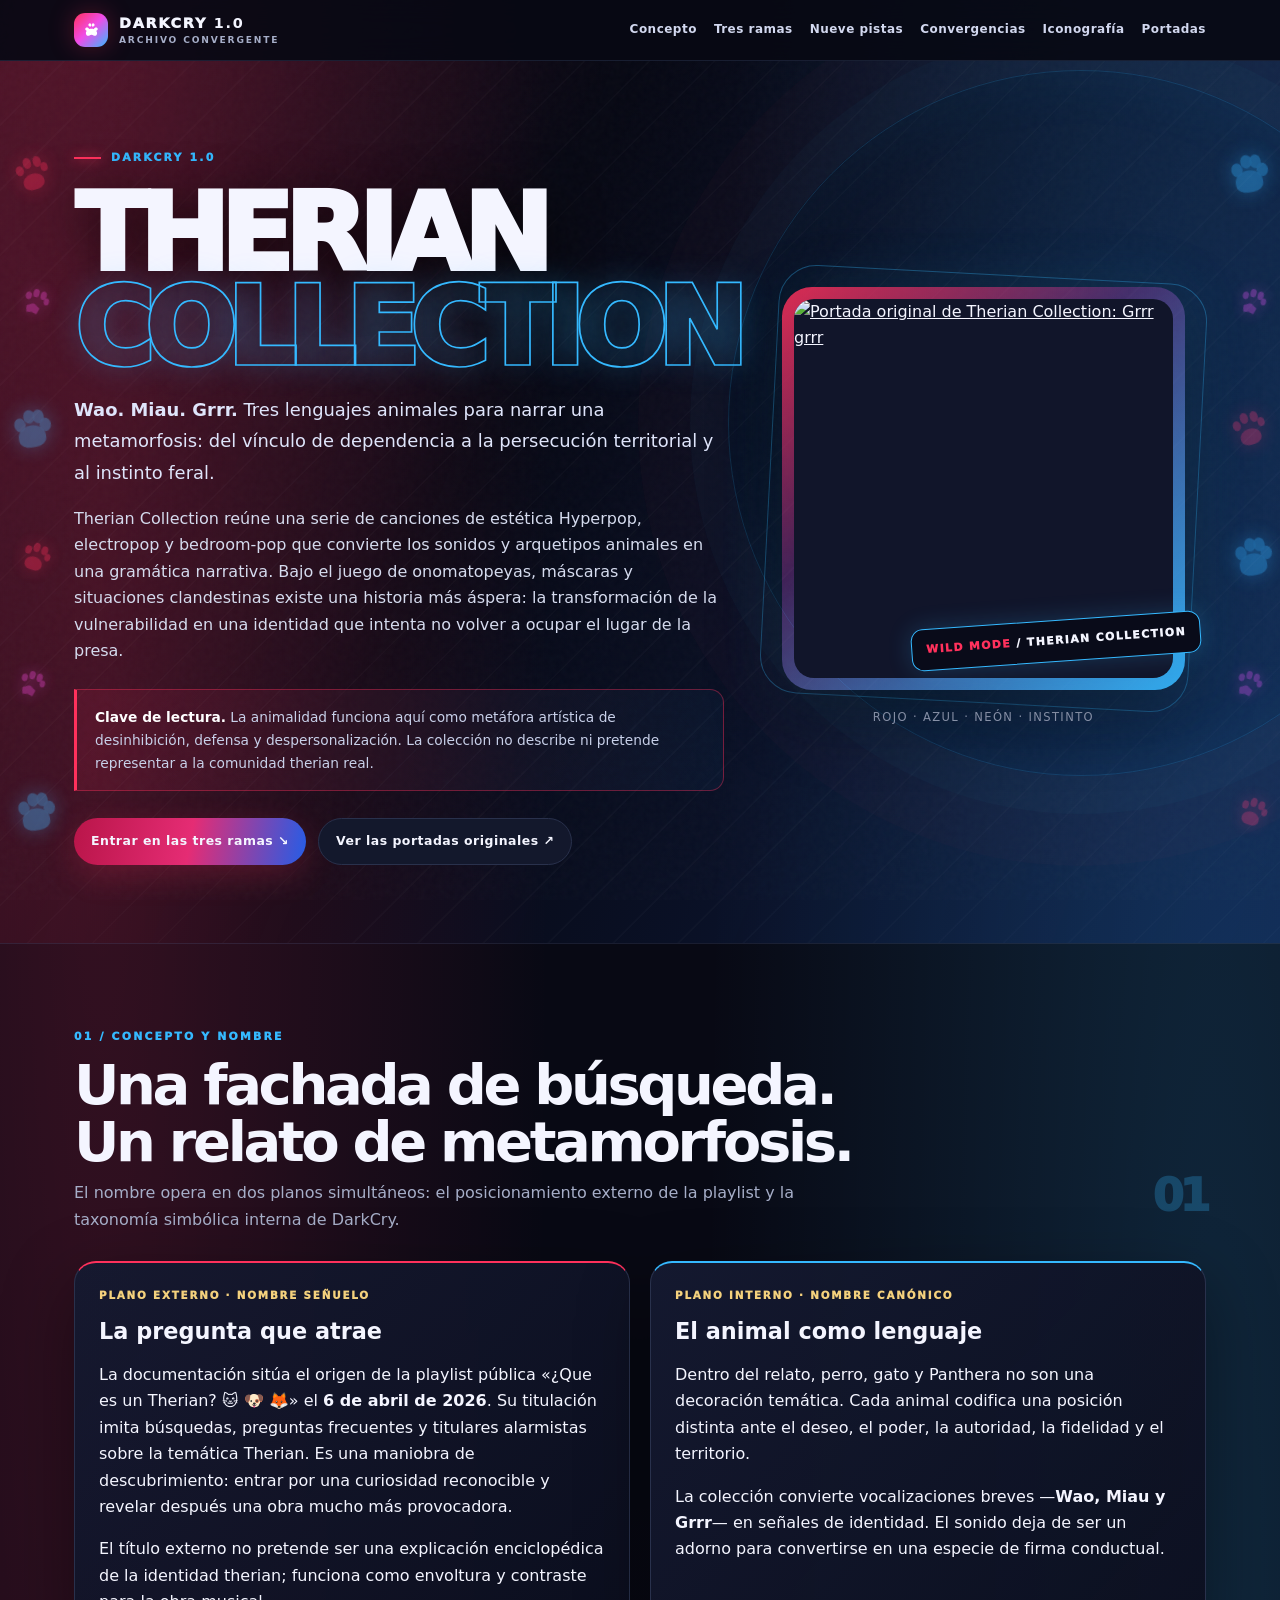
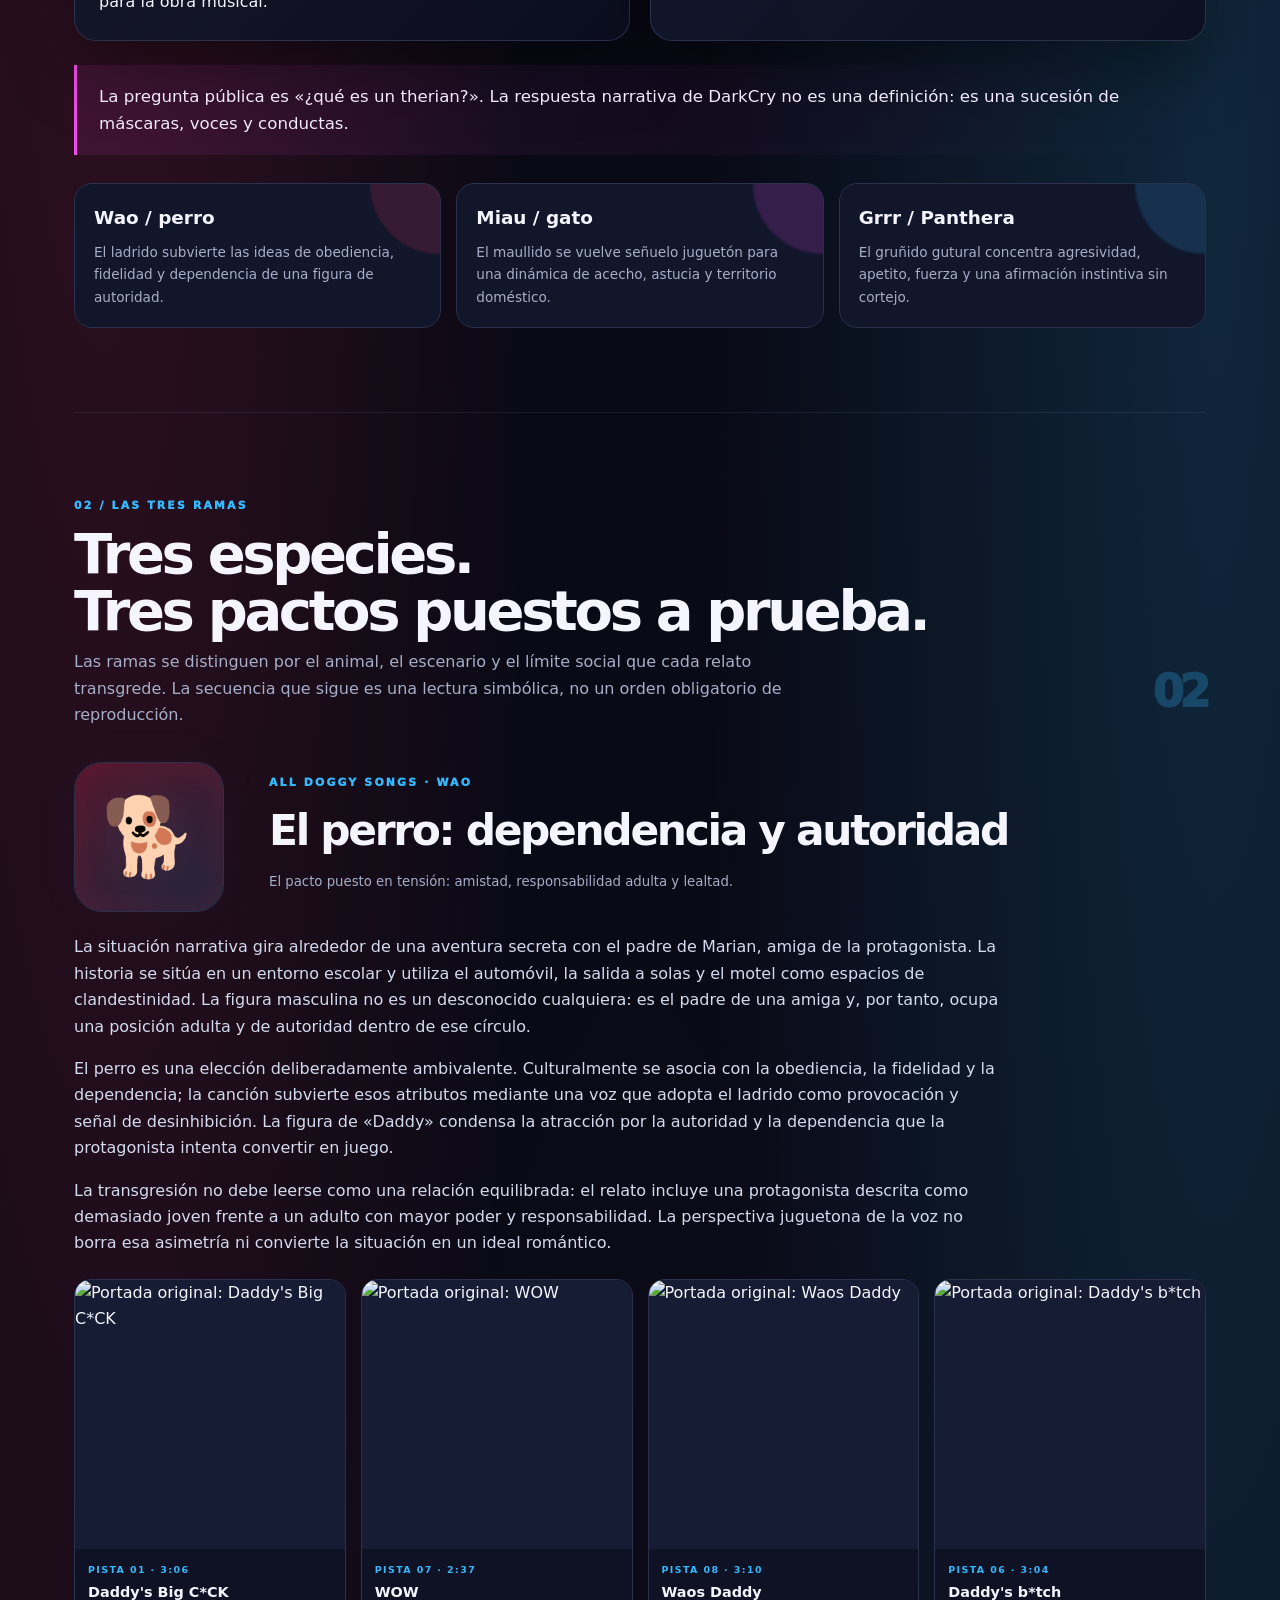
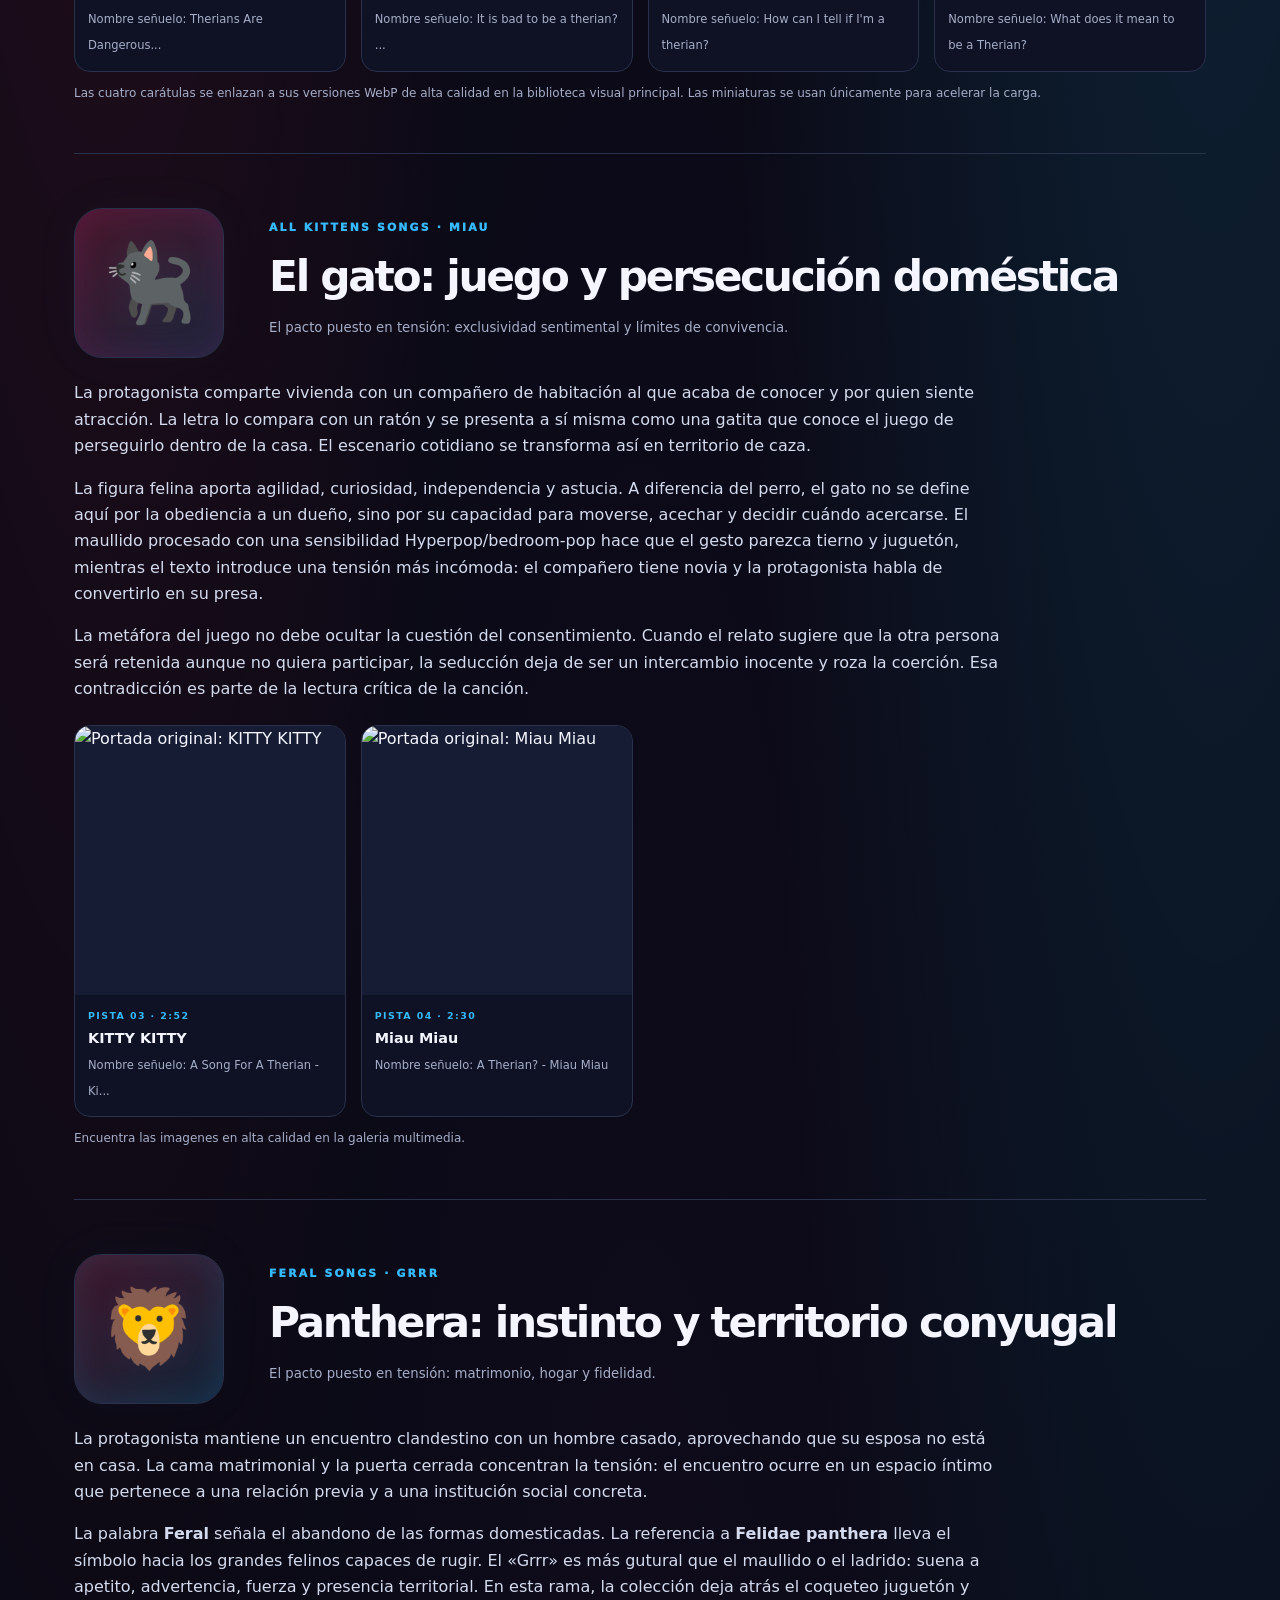
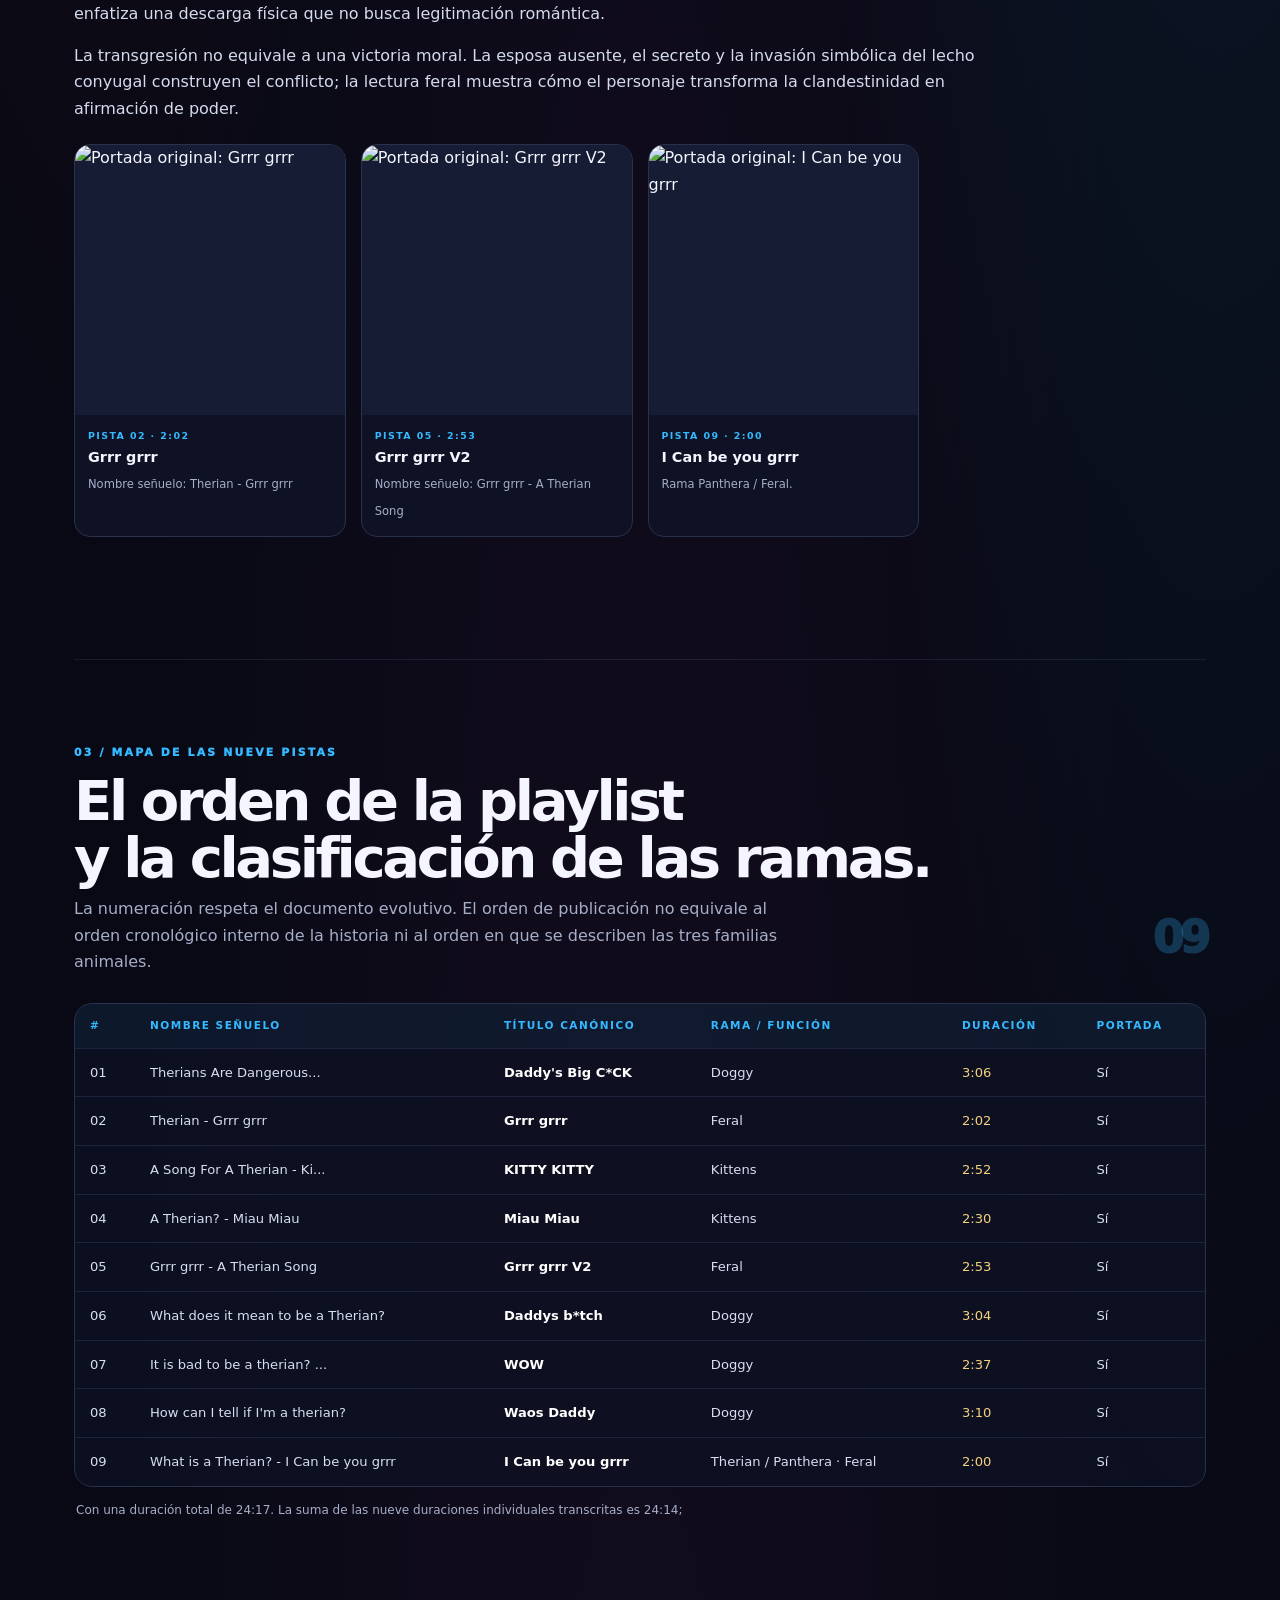
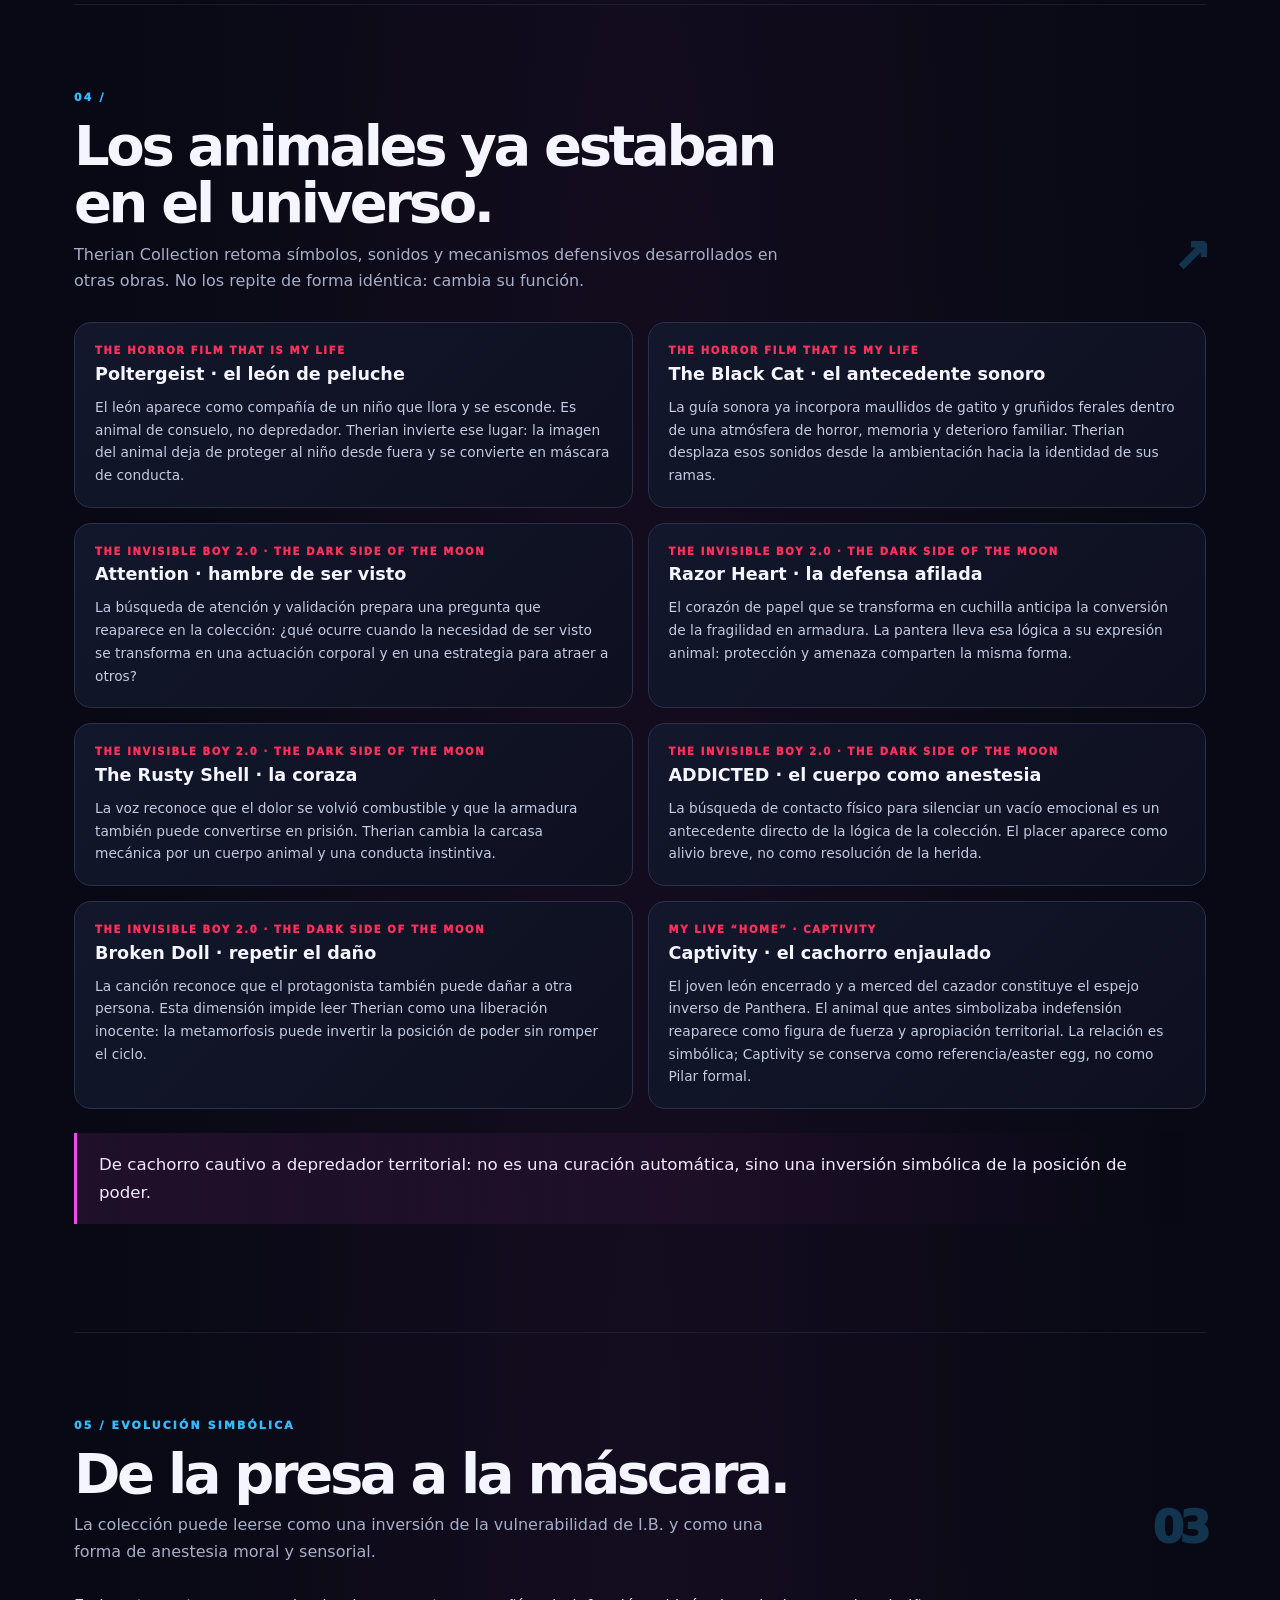
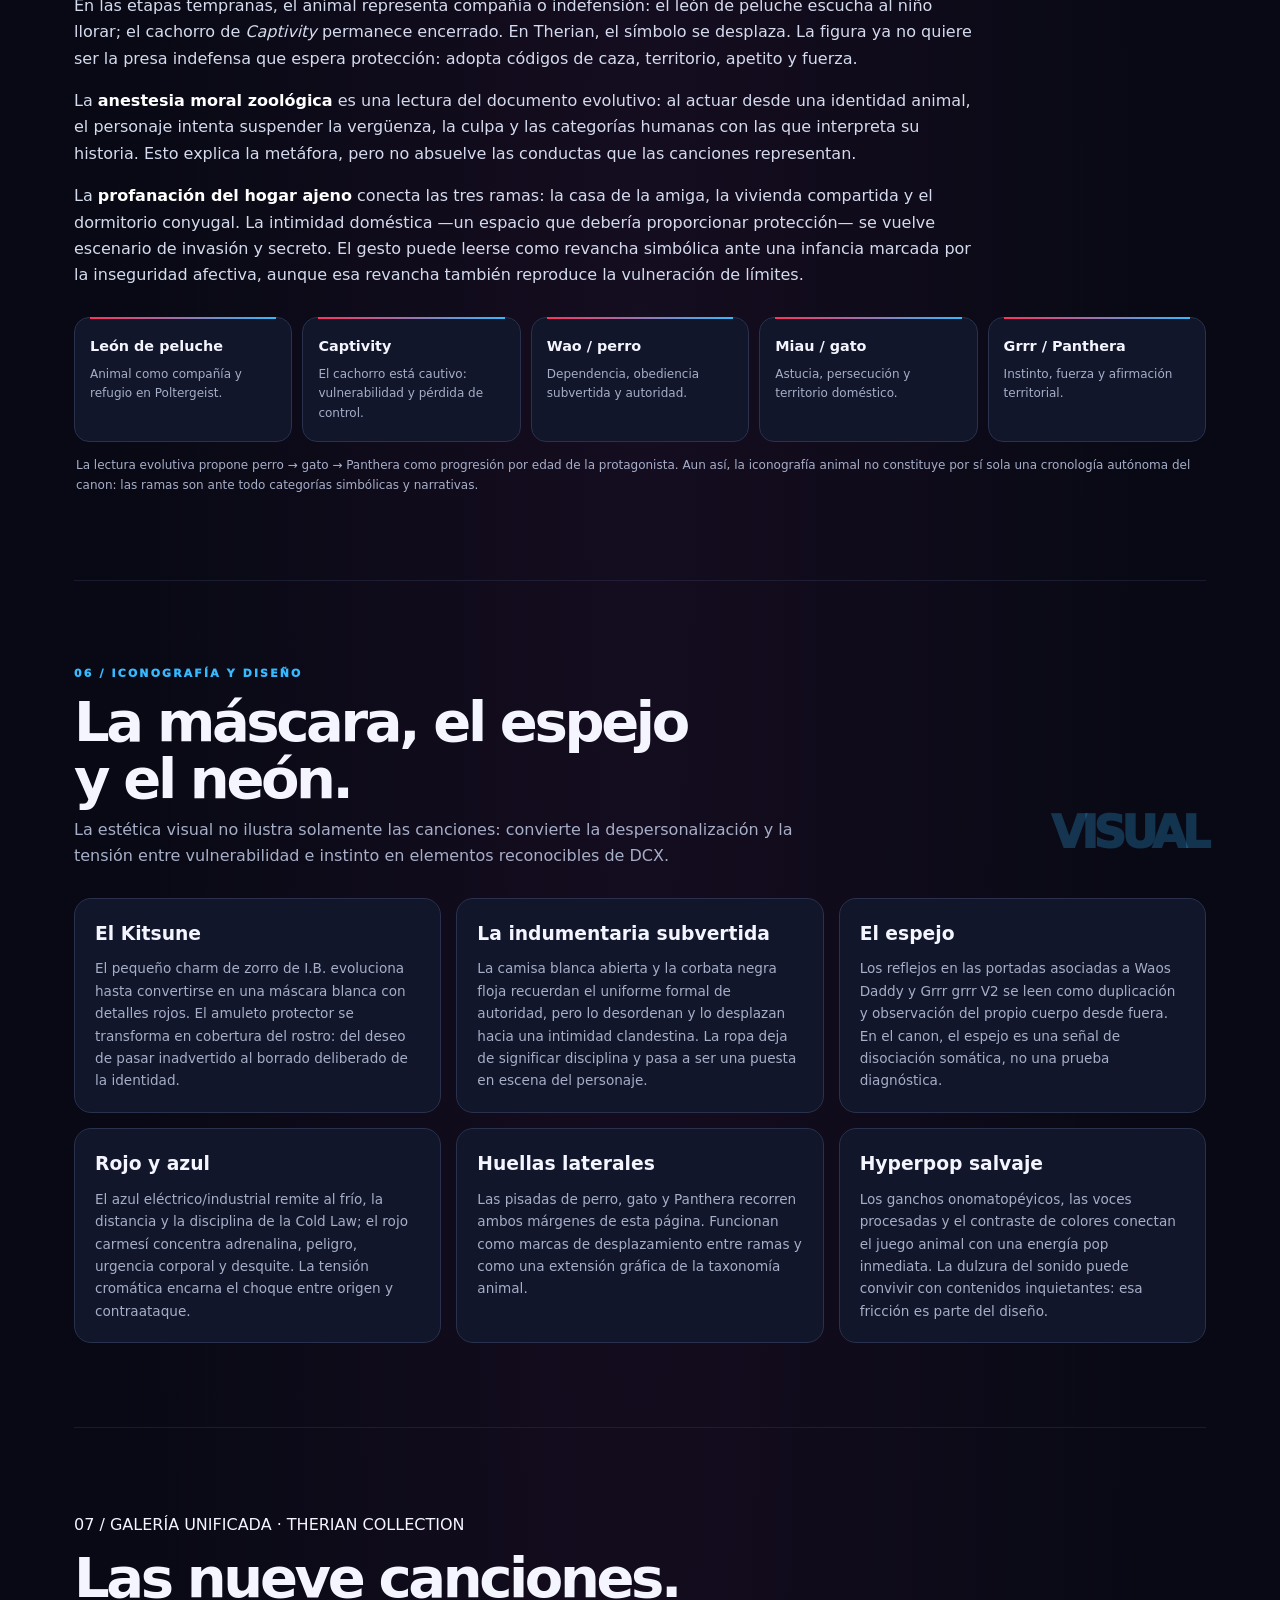
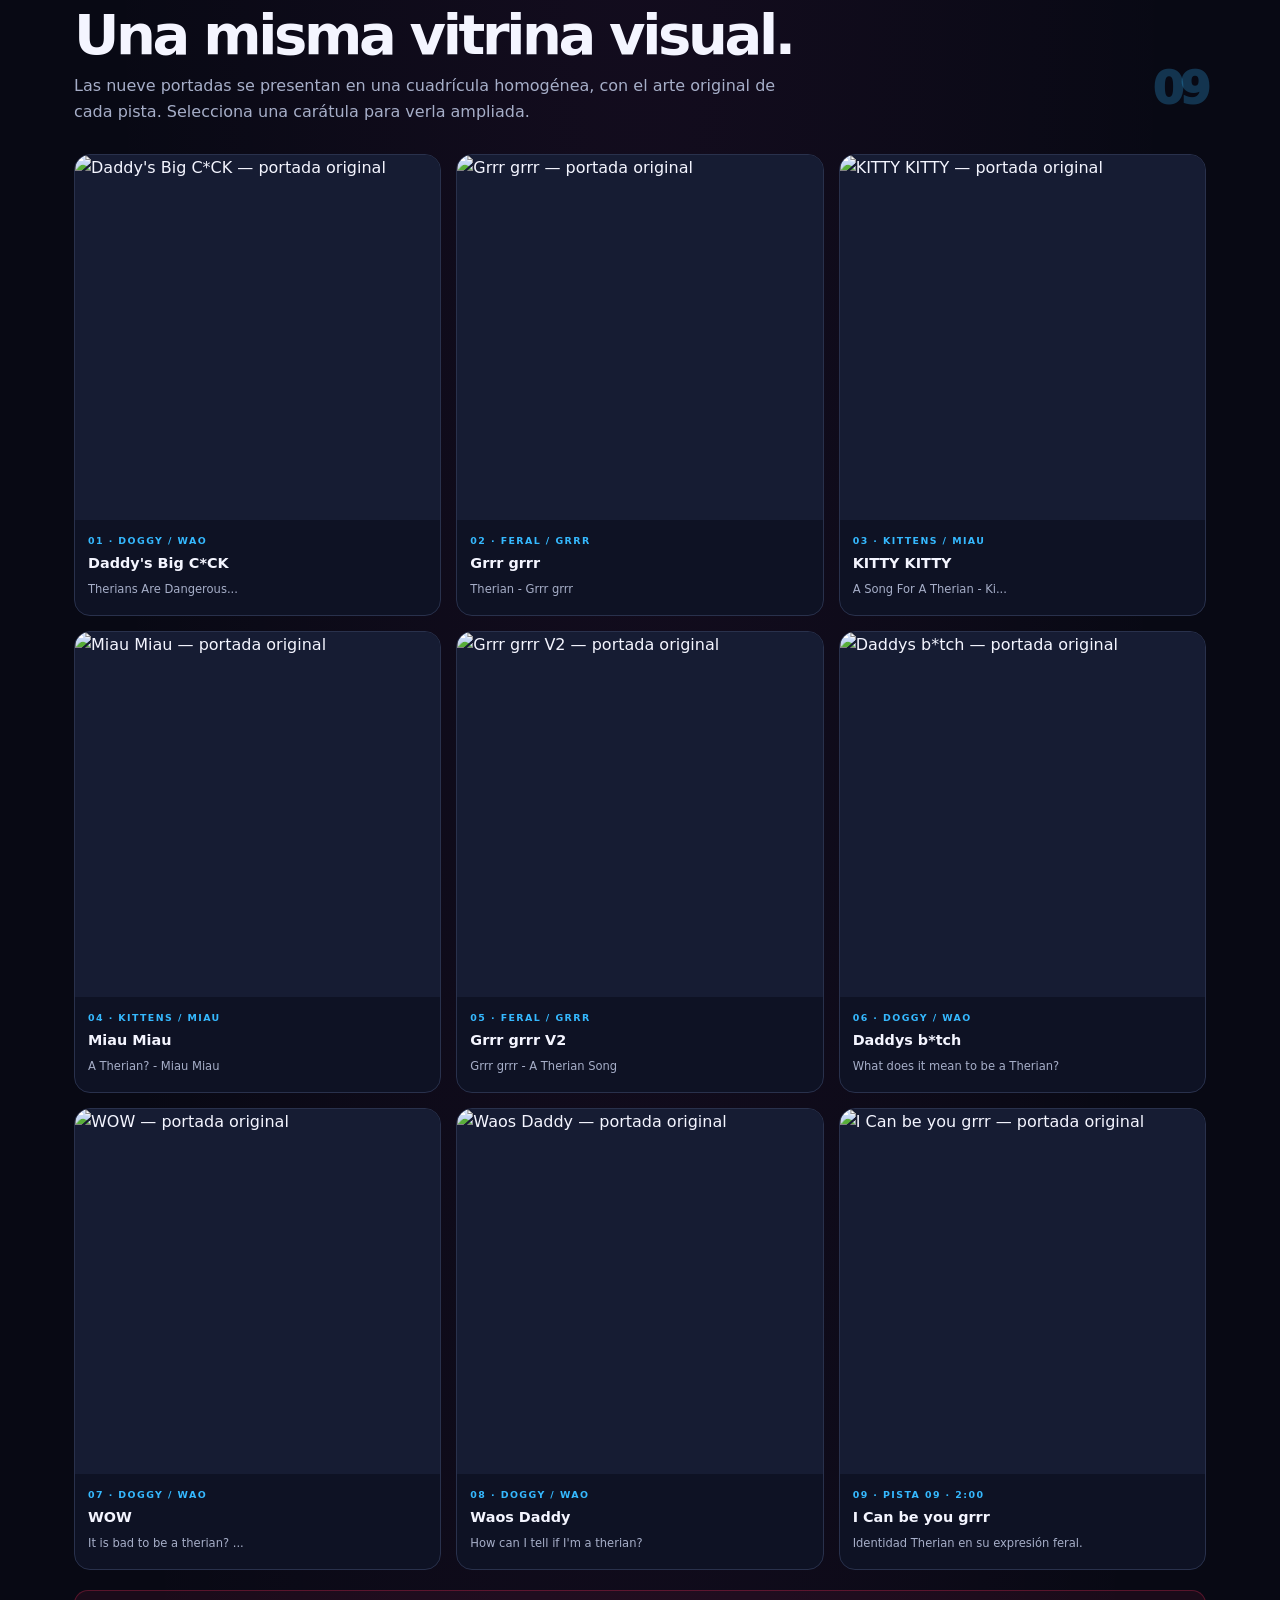
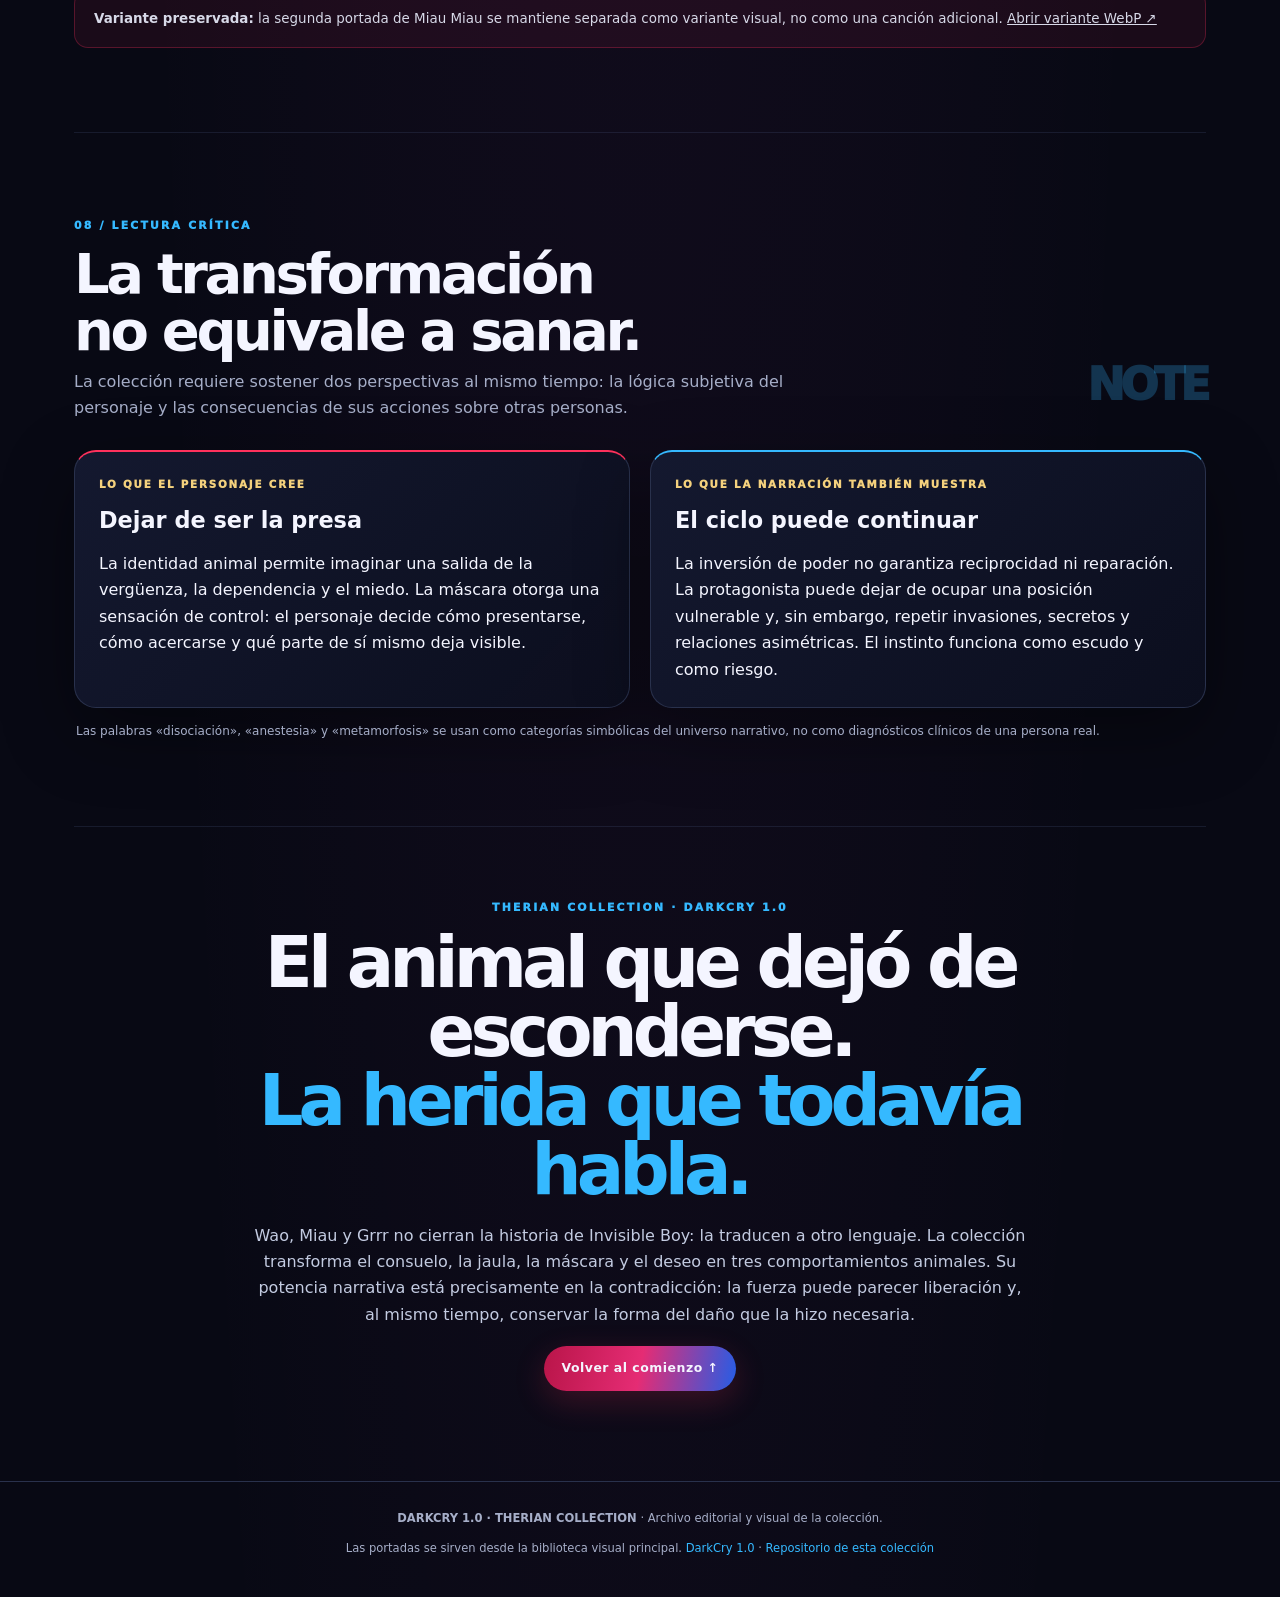
==== index.html @ 7d3751b1 "Remove DCX references 103–105 from public gallery" ====
<!doctype html>
<html lang="es">
<head>
  <meta charset="utf-8">
  <meta name="viewport" content="width=device-width, initial-scale=1">
  <meta name="theme-color" content="#080914">
  <title>Therian Collection — DarkCry 1.0</title>
  <meta name="description" content="Archivo narrativo y visual de Therian Collection: sus tres ramas animales, nueve pistas y portadas oficiales dentro de DarkCry 1.0.">
  <meta name="author" content="DarkCry 1.0">
  <meta property="og:type" content="website">
  <meta property="og:title" content="Therian Collection — DarkCry 1.0">
  <meta property="og:description" content="Del cachorro cautivo al depredador territorial: una lectura musical, visual y narrativa de la colección.">
  <meta property="og:image" content="https://raw.githubusercontent.com/DarkCry10/darkcry10.github.io/main/assets/covers/01-webp-alta/52-p47-therian-collection-grrr-grrr.webp">
  <meta name="twitter:card" content="summary_large_image">
  <meta name="twitter:title" content="Therian Collection — DarkCry 1.0">
  <meta name="twitter:description" content="Wao · Miau · Grrr. Tres ramas, nueve pistas y una metamorfosis simbólica.">
  <meta name="twitter:image" content="https://raw.githubusercontent.com/DarkCry10/darkcry10.github.io/main/assets/covers/01-webp-alta/52-p47-therian-collection-grrr-grrr.webp">
  <style>
    :root{
      color-scheme:dark;
      --bg:#080914;--panel:#101326;--panel2:#151a31;--line:#29314c;
      --ink:#f4f5ff;--muted:#a6aec8;--red:#ff315c;--red2:#b91549;
      --blue:#35b9ff;--blue2:#2367ef;--pink:#f04ce8;--gold:#f4d17d;
      --max:1180px;--radius:22px;--shadow:0 24px 70px rgba(0,0,0,.38);
    }
    *{box-sizing:border-box}
    html{scroll-behavior:smooth;scroll-padding-top:92px}
    body{margin:0;background:
      radial-gradient(ellipse at 8% 5%,rgba(255,49,92,.18),transparent 28rem),
      radial-gradient(ellipse at 95% 13%,rgba(53,185,255,.17),transparent 32rem),
      radial-gradient(ellipse at 50% 65%,rgba(240,76,232,.055),transparent 34rem),
      var(--bg);color:var(--ink);font:16px/1.65 Inter,ui-sans-serif,system-ui,-apple-system,"Segoe UI",sans-serif;overflow-x:hidden}
    body:before{content:"";position:fixed;inset:0;pointer-events:none;z-index:0;opacity:.12;background-image:url("data:image/svg+xml,%3Csvg viewBox='0 0 180 180' xmlns='http://www.w3.org/2000/svg'%3E%3Cfilter id='n'%3E%3CfeTurbulence type='fractalNoise' baseFrequency='.85' numOctaves='3' stitchTiles='stitch'/%3E%3C/filter%3E%3Crect width='100%25' height='100%25' filter='url(%23n)' opacity='.22'/%3E%3C/svg%3E")}
    a{color:inherit}img{max-width:100%;display:block}
    .site-header{position:sticky;top:0;z-index:20;background:rgba(8,9,20,.84);backdrop-filter:blur(18px);border-bottom:1px solid rgba(92,115,169,.2)}
    .nav{max-width:var(--max);margin:auto;padding:12px 24px;display:flex;align-items:center;justify-content:space-between;gap:22px}
    .brand{display:flex;align-items:center;gap:11px;text-decoration:none;font-weight:950;letter-spacing:.12em;font-size:.9rem;white-space:nowrap}
    .brand-mark{width:34px;height:34px;border-radius:11px;background:linear-gradient(135deg,var(--red),var(--pink) 48%,var(--blue));display:grid;place-items:center;box-shadow:0 0 26px rgba(255,49,92,.28)}
    .brand-mark svg{width:21px;height:21px}
    .brand small{display:block;color:var(--muted);font-size:.57rem;letter-spacing:.2em;font-weight:700;margin-top:-3px}
    .nav-links{display:flex;gap:17px;align-items:center;overflow-x:auto;white-space:nowrap;scrollbar-width:none}
    .nav-links::-webkit-scrollbar{display:none}
    .nav-links a{font-size:.75rem;color:#d2d8ef;text-decoration:none;font-weight:800;letter-spacing:.04em;transition:color .2s}
    .nav-links a:hover{color:var(--blue)}
    .hero{position:relative;isolation:isolate;min-height:640px;display:flex;align-items:center;border-bottom:1px solid rgba(95,110,160,.2);overflow:hidden}
    .hero:before{content:"";position:absolute;inset:0;z-index:-2;background:
      linear-gradient(112deg,rgba(255,49,92,.18),transparent 38%,rgba(35,103,239,.2)),
      repeating-linear-gradient(135deg,transparent 0 44px,rgba(255,255,255,.018) 45px 46px)}
    .hero:after{content:"";position:absolute;z-index:-1;width:55vw;height:55vw;min-width:420px;min-height:420px;right:-12vw;top:1%;border:1px solid rgba(53,185,255,.18);border-radius:50%;box-shadow:0 0 0 38px rgba(53,185,255,.025),0 0 0 90px rgba(255,49,92,.02),inset 0 0 70px rgba(53,185,255,.06)}
    .hero-inner{width:min(var(--max),100%);margin:auto;padding:88px 24px 78px;display:grid;grid-template-columns:1.05fr .95fr;gap:45px;align-items:center}
    .eyebrow,.kicker{color:var(--blue);font-size:.68rem;font-weight:950;letter-spacing:.2em;text-transform:uppercase}
    .eyebrow:before{content:"";display:inline-block;width:27px;height:2px;background:var(--red);vertical-align:middle;margin-right:10px;box-shadow:0 0 12px var(--red)}
    h1,h2,h3,p{margin-top:0}
    h1{font-size:clamp(3.1rem,8.4vw,7.5rem);line-height:.88;letter-spacing:-.085em;margin:20px 0 18px;font-weight:1000;text-transform:uppercase;text-shadow:0 10px 50px rgba(0,0,0,.6)}
    h1 span{display:block;color:transparent;-webkit-text-stroke:1.7px var(--blue);text-shadow:0 0 32px rgba(53,185,255,.22)}
    .hero-lead{max-width:650px;color:#dfe5fb;font-size:1.12rem;line-height:1.75}
    .hero-copy p{max-width:650px}
    .hero-note{max-width:650px;margin-top:25px;padding:16px 18px;border:1px solid rgba(255,49,92,.38);border-left:3px solid var(--red);background:linear-gradient(90deg,rgba(255,49,92,.1),rgba(53,185,255,.045));border-radius:0 14px 14px 0;color:#c8d0e9;font-size:.86rem}
    .hero-note strong{color:#fff}
    .hero-actions{display:flex;flex-wrap:wrap;gap:12px;margin-top:27px}
    .button{display:inline-flex;align-items:center;gap:9px;padding:12px 17px;border-radius:999px;text-decoration:none;font-weight:900;font-size:.78rem;letter-spacing:.04em;border:1px solid var(--line);background:#13182c;transition:transform .2s,border-color .2s}
    .button:hover{transform:translateY(-3px);border-color:var(--blue)}
    .button-primary{background:linear-gradient(100deg,var(--red2),#e52c74 50%,#255de6);border:0;box-shadow:0 10px 32px rgba(255,49,92,.2)}
    .hero-art{position:relative;min-width:0}
    .hero-art-frame{position:relative;max-width:470px;margin:auto;padding:12px;border-radius:30px;background:linear-gradient(140deg,rgba(255,49,92,.85),rgba(240,76,232,.23) 40%,rgba(53,185,255,.9));box-shadow:var(--shadow),0 0 65px rgba(53,185,255,.13)}
    .hero-art-frame:before{content:"";position:absolute;inset:-13px;border:1px solid rgba(53,185,255,.35);border-radius:38px;transform:rotate(3deg);z-index:-1}
    .hero-art-frame img{width:100%;aspect-ratio:1;object-fit:cover;border-radius:20px;background:#11152a}
    .hero-stamp{position:absolute;right:-16px;bottom:28px;padding:11px 14px;border-radius:12px;background:#090b19;border:1px solid var(--blue);box-shadow:0 0 24px rgba(53,185,255,.2);font-size:.68rem;font-weight:1000;letter-spacing:.13em;transform:rotate(-4deg)}
    .hero-stamp span{color:var(--red)}
    .hero-foot{margin:18px 0 0;text-align:center;color:var(--muted);font-size:.72rem;letter-spacing:.12em;text-transform:uppercase}
    .page{position:relative;z-index:1;max-width:var(--max);margin:auto;padding:0 24px}
    .section{padding:84px 0;border-bottom:1px solid rgba(95,110,160,.18);position:relative}
    .section-heading{display:flex;justify-content:space-between;gap:25px;align-items:end;margin-bottom:28px}
    .section-heading h2{font-size:clamp(2rem,4.5vw,3.5rem);line-height:1.02;letter-spacing:-.06em;margin:10px 0}
    .section-heading p{max-width:720px;color:var(--muted);margin-bottom:0}
    .index-mark{font-size:2.8rem;font-weight:1000;letter-spacing:-.1em;color:rgba(53,185,255,.25);white-space:nowrap}
    .prose{max-width:900px;color:#d5dbee}
    .prose strong{color:#fff}
    .leadline{font-size:1.2rem;color:#fff;max-width:900px}
    .split{display:grid;grid-template-columns:1fr 1fr;gap:20px}
    .glass{background:linear-gradient(135deg,rgba(21,26,49,.94),rgba(12,15,31,.93));border:1px solid var(--line);border-radius:var(--radius);padding:24px;box-shadow:var(--shadow)}
    .glass.red{border-top:2px solid var(--red)}
    .glass.blue{border-top:2px solid var(--blue)}
    .glass.pink{border-top:2px solid var(--pink)}
    .mini-label{font-size:.65rem;color:var(--gold);letter-spacing:.17em;font-weight:950;text-transform:uppercase}
    .glass h3{font-size:1.4rem;margin:9px 0 12px}
    .glass p:last-child{margin-bottom:0}
    .quote-line{padding:18px 22px;border-left:3px solid var(--pink);margin:24px 0;background:linear-gradient(90deg,rgba(240,76,232,.1),transparent);font-size:1.04rem;color:#f2e9ff}
    .term-grid{display:grid;grid-template-columns:repeat(3,1fr);gap:15px;margin-top:28px}
    .term-card{background:#11162b;border:1px solid var(--line);border-radius:18px;padding:19px;position:relative;overflow:hidden}
    .term-card:after{content:"";position:absolute;width:140px;height:140px;right:-70px;top:-70px;border-radius:50%;filter:blur(1px);opacity:.16}
    .term-card:nth-child(1):after{background:var(--red)}
    .term-card:nth-child(2):after{background:var(--pink)}
    .term-card:nth-child(3):after{background:var(--blue)}
    .term-card h3{font-size:1.15rem;margin:0 0 7px}
    .term-card p{font-size:.85rem;color:var(--muted);margin:0}
    .branch{margin:34px 0 54px;padding:0 0 38px;border-bottom:1px solid var(--line);position:relative}
    .branch:last-child{border:0;margin-bottom:0}
    .branch-head{display:grid;grid-template-columns:170px 1fr;gap:25px;align-items:center;margin-bottom:22px}
    .branch-emblem{width:150px;height:150px;display:grid;place-items:center;border-radius:28px;position:relative;background:linear-gradient(145deg,rgba(255,49,92,.2),rgba(53,185,255,.13));border:1px solid var(--line);font-size:4.8rem;filter:drop-shadow(0 0 22px rgba(53,185,255,.1))}
    .branch-dog .branch-emblem{box-shadow:inset 0 0 35px rgba(255,49,92,.12)}
    .branch-cat .branch-emblem{box-shadow:inset 0 0 35px rgba(240,76,232,.13)}
    .branch-feral .branch-emblem{box-shadow:inset 0 0 35px rgba(53,185,255,.16)}
    .branch-title{font-size:clamp(1.8rem,4vw,2.65rem);letter-spacing:-.055em;margin:5px 0}
    .branch-sub{color:var(--muted);font-size:.83rem;margin-bottom:8px}
    .branch-copy{max-width:930px;color:#d4dbee}
    .cover-grid{display:grid;grid-template-columns:repeat(4,minmax(0,1fr));gap:15px;margin-top:22px}
    .cover-card{min-width:0;background:#0e1224;border:1px solid var(--line);border-radius:16px;overflow:hidden;transition:transform .22s,border-color .22s,box-shadow .22s}
    .cover-card:hover{transform:translateY(-5px);border-color:var(--blue);box-shadow:0 14px 34px rgba(0,0,0,.3)}
    .cover-card a{display:block;text-decoration:none}
    .cover-card img{width:100%;aspect-ratio:1;object-fit:cover;background:#161c33}
    .cover-meta{padding:13px}
    .cover-meta small{display:block;color:var(--blue);font-size:.59rem;letter-spacing:.15em;font-weight:900;text-transform:uppercase}
    .cover-meta strong{display:block;margin:5px 0 3px;font-size:.9rem;line-height:1.3}
    .cover-meta span{color:var(--muted);font-size:.72rem}
    .image-note{font-size:.75rem;color:var(--muted);margin-top:12px}
    .content-note{margin-top:20px;padding:17px 19px;border-radius:14px;background:rgba(255,49,92,.075);border:1px solid rgba(255,49,92,.27);color:#d7d9e8;font-size:.84rem}
    .track-table-wrap{overflow-x:auto;border:1px solid var(--line);border-radius:18px;background:rgba(14,18,36,.8)}
    table{width:100%;border-collapse:collapse;min-width:800px;font-size:.82rem}
    th,td{padding:13px 15px;text-align:left;border-bottom:1px solid rgba(81,96,139,.25);vertical-align:top}
    th{color:var(--blue);font-size:.66rem;letter-spacing:.14em;text-transform:uppercase;background:rgba(53,185,255,.055)}
    td{color:#d8def1}
    tr:last-child td{border-bottom:0}
    td strong{color:#fff}
    .duration{font-variant-numeric:tabular-nums;color:var(--gold);white-space:nowrap}
    .track-footnote{margin:14px 2px 0;color:var(--muted);font-size:.75rem}
    .convergence-grid{display:grid;grid-template-columns:repeat(2,1fr);gap:15px}
    .convergence{padding:20px;border-radius:17px;background:linear-gradient(135deg,#12172b,#0e1020);border:1px solid var(--line)}
    .convergence h3{margin:0 0 7px;font-size:1.1rem}
    .convergence p{margin:0;color:#c2cbe2;font-size:.86rem}
    .convergence .symbol{color:var(--red);font-size:.63rem;letter-spacing:.16em;font-weight:950;text-transform:uppercase}
    .timeline{display:grid;grid-template-columns:repeat(5,1fr);gap:10px;align-items:stretch;margin-top:28px}
    .time-node{padding:17px 15px;border-radius:15px;background:#11162a;border:1px solid var(--line);position:relative}
    .time-node b{display:block;font-size:.9rem;margin-bottom:6px}
    .time-node span{color:var(--muted);font-size:.75rem;display:block}
    .time-node:before{content:"";position:absolute;top:-1px;left:15px;right:15px;height:2px;background:linear-gradient(90deg,var(--red),var(--blue))}
    .visual-grid{display:grid;grid-template-columns:repeat(3,1fr);gap:15px}
    .visual-card{padding:20px;background:#11162a;border:1px solid var(--line);border-radius:17px}
    .visual-card h3{margin:0 0 8px}
    .visual-card p{color:var(--muted);font-size:.85rem;margin:0}
    .closing{padding:72px 0 90px;text-align:center}
    .closing h2{font-size:clamp(2.3rem,6vw,4.4rem);letter-spacing:-.07em;line-height:.98;margin:12px auto;max-width:800px}
    .closing h2 span{color:var(--blue)}
    .closing p{max-width:780px;margin:18px auto;color:#c3cbe1}
    .site-footer{border-top:1px solid var(--line);padding:27px 24px;text-align:center;color:var(--muted);font-size:.72rem}
    .site-footer a{color:var(--blue);text-decoration:none}
    .paw-rail{position:fixed;top:110px;bottom:25px;width:47px;z-index:0;pointer-events:none;display:flex;flex-direction:column;justify-content:space-around;align-items:center;opacity:.46}
    .paw-rail.left{left:max(8px,calc((100vw - var(--max))/2 - 55px))}
    .paw-rail.right{right:max(8px,calc((100vw - var(--max))/2 - 55px))}
    .paw{width:35px;height:35px;position:relative;transform:rotate(-17deg);filter:drop-shadow(0 0 9px currentColor)}
    .paw:nth-child(even){transform:rotate(18deg) scale(.83);margin-left:8px}
    .paw .toe{position:absolute;border-radius:50%;background:currentColor}
    .paw .pad{position:absolute;background:currentColor}
    .paw .toe.one{width:8px;height:10px;left:3px;top:7px}
    .paw .toe.two{width:8px;height:11px;left:12px;top:1px}
    .paw .toe.three{width:8px;height:11px;right:5px;top:2px}
    .paw .toe.four{width:7px;height:9px;right:0;top:10px}
    .paw .pad{width:21px;height:16px;left:7px;bottom:1px;border-radius:55% 55% 45% 45%}
    .paw.dog{color:rgba(255,49,92,.8)}
    .paw.cat{color:rgba(240,76,232,.8);transform:rotate(15deg) scale(.76)}
    .paw.cat .pad{width:18px;height:14px;clip-path:polygon(50% 0,100% 38%,87% 100%,50% 84%,13% 100%,0 38%);border-radius:0}
    .paw.panther{color:rgba(53,185,255,.85);transform:rotate(-10deg) scale(1.14)}
    .paw.panther .toe{width:10px;height:12px}
    .paw.panther .pad{width:24px;height:19px;left:5px}
    .skip{position:absolute;left:-9999px}
    .skip:focus{left:12px;top:12px;z-index:99;padding:10px;background:#fff;color:#000}
    @media(max-width:1050px){.paw-rail{opacity:.18}.hero-inner{gap:28px}.cover-grid{grid-template-columns:repeat(3,minmax(0,1fr))}.timeline{grid-template-columns:repeat(3,1fr)}}
    @media(max-width:760px){.nav{align-items:flex-start;flex-direction:column;gap:9px}.nav-links{width:100%;gap:15px;padding-bottom:3px}.hero{min-height:0}.hero-inner{grid-template-columns:1fr;padding-top:65px;padding-bottom:58px}.hero-art{max-width:440px;width:100%;margin:8px auto 0}.hero-copy{order:0}.hero-art{order:1}.split,.convergence-grid{grid-template-columns:1fr}.term-grid{grid-template-columns:1fr}.branch-head{grid-template-columns:90px 1fr;gap:15px}.branch-emblem{width:86px;height:86px;border-radius:20px;font-size:2.8rem}.cover-grid{grid-template-columns:repeat(2,minmax(0,1fr))}.timeline{grid-template-columns:repeat(2,1fr)}.visual-grid{grid-template-columns:1fr}.section{padding:62px 0}.section-heading{align-items:flex-start}.index-mark{font-size:1.9rem}.paw-rail{display:none}}
    @media(max-width:420px){.page{padding:0 17px}.nav{padding:11px 17px}.hero-inner{padding-left:17px;padding-right:17px}.cover-grid{gap:10px}.cover-meta{padding:10px}.cover-meta strong{font-size:.8rem}.branch-head{grid-template-columns:70px 1fr}.branch-emblem{width:66px;height:66px;font-size:2.15rem}.timeline{grid-template-columns:1fr 1fr}.index-mark{display:none}}
    @media(prefers-reduced-motion:reduce){html{scroll-behavior:auto}*,*:before,*:after{transition:none!important}}
  </style>
  <style>
    .therian-unified-grid{grid-template-columns:repeat(3,minmax(0,1fr))}
    @media(max-width:760px){.therian-unified-grid{grid-template-columns:repeat(2,minmax(0,1fr))}}
    @media(max-width:420px){.therian-unified-grid{grid-template-columns:1fr}}
  </style>
  <link rel="stylesheet" href="assets/dcx/hidden-room.css">
</head>
<body>
  <a class="skip" href="#contenido">Saltar al contenido</a>
  <div class="paw-rail left" aria-hidden="true">
    <span class="paw dog"><i class="toe one"></i><i class="toe two"></i><i class="toe three"></i><i class="toe four"></i><i class="pad"></i></span>
    <span class="paw cat"><i class="toe one"></i><i class="toe two"></i><i class="toe three"></i><i class="toe four"></i><i class="pad"></i></span>
    <span class="paw panther"><i class="toe one"></i><i class="toe two"></i><i class="toe three"></i><i class="toe four"></i><i class="pad"></i></span>
    <span class="paw dog"><i class="toe one"></i><i class="toe two"></i><i class="toe three"></i><i class="toe four"></i><i class="pad"></i></span>
    <span class="paw cat"><i class="toe one"></i><i class="toe two"></i><i class="toe three"></i><i class="toe four"></i><i class="pad"></i></span>
    <span class="paw panther"><i class="toe one"></i><i class="toe two"></i><i class="toe three"></i><i class="toe four"></i><i class="pad"></i></span>
  </div>
  <div class="paw-rail right" aria-hidden="true">
    <span class="paw panther"><i class="toe one"></i><i class="toe two"></i><i class="toe three"></i><i class="toe four"></i><i class="pad"></i></span>
    <span class="paw cat"><i class="toe one"></i><i class="toe two"></i><i class="toe three"></i><i class="toe four"></i><i class="pad"></i></span>
    <span class="paw dog"><i class="toe one"></i><i class="toe two"></i><i class="toe three"></i><i class="toe four"></i><i class="pad"></i></span>
    <span class="paw panther"><i class="toe one"></i><i class="toe two"></i><i class="toe three"></i><i class="toe four"></i><i class="pad"></i></span>
    <span class="paw cat"><i class="toe one"></i><i class="toe two"></i><i class="toe three"></i><i class="toe four"></i><i class="pad"></i></span>
    <span class="paw dog"><i class="toe one"></i><i class="toe two"></i><i class="toe three"></i><i class="toe four"></i><i class="pad"></i></span>
  </div>

  <header class="site-header">
    <nav class="nav" aria-label="Navegación principal">
      <a class="brand" href="#inicio">
        <span class="brand-mark" aria-hidden="true">
          <svg viewBox="0 0 24 24" fill="none"><path d="M5.4 10.2c1.5-1.1 3.2-.2 3.8 1.1.7 1.5-.3 2.4-1.6 2.4-1.7 0-3.8-2.1-2.2-3.5Zm13.2 0c-1.5-1.1-3.2-.2-3.8 1.1-.7 1.5.3 2.4 1.6 2.4 1.7 0 3.8-2.1 2.2-3.5ZM9 5.4c1.3-1.4 2.6-.5 2.7 1.4.1 1.5-.8 2.3-1.8 1.8C8.6 8 7.9 6.7 9 5.4Zm6 0c-1.3-1.4-2.6-.5-2.7 1.4-.1 1.5.8 2.3 1.8 1.8 1.3-.6 2-1.9.9-3.2Z" fill="white"/><path d="M12 11c-3.5 0-6.4 2.3-6.4 5.2 0 2.4 2 3.5 4.1 2.7.8-.3 1.5-.9 2.3-.9s1.5.6 2.3.9c2.1.8 4.1-.3 4.1-2.7C18.4 13.3 15.5 11 12 11Z" fill="white"/></svg>
        </span>
        <span>DARKCRY <b>1.0</b><small>ARCHIVO CONVERGENTE</small></span>
      </a>
      <div class="nav-links">
        <a href="#concepto">Concepto</a>
        <a href="#ramas">Tres ramas</a>
        <a href="#pistas">Nueve pistas</a>
        <a href="#convergencias">Convergencias</a>
        <a href="#visual">Iconografía</a>
        <a href="#portadas-unificadas">Portadas</a>
      </div>
    </nav>
  </header>

  <main id="contenido">
    <section class="hero" id="inicio">
      <div class="hero-inner">
        <div class="hero-copy">
          <div class="eyebrow">DARKCRY 1.0 </div>
          <h1>THERIAN <span>COLLECTION</span></h1>
          <p class="hero-lead"><strong>Wao. Miau. Grrr.</strong> Tres lenguajes animales para narrar una metamorfosis: del vínculo de dependencia a la persecución territorial y al instinto feral.</p>
          <p class="prose">Therian Collection reúne una serie de canciones de estética Hyperpop, electropop y bedroom-pop que convierte los sonidos y arquetipos animales en una gramática narrativa. Bajo el juego de onomatopeyas, máscaras y situaciones clandestinas existe una historia más áspera: la transformación de la vulnerabilidad en una identidad que intenta no volver a ocupar el lugar de la presa.</p>
          <div class="hero-note"><strong>Clave de lectura.</strong> La animalidad funciona aquí como metáfora artística de desinhibición, defensa y despersonalización. La colección no describe ni pretende representar a la comunidad therian real.</div>
          <div class="hero-actions">
            <a class="button button-primary" href="#ramas">Entrar en las tres ramas ↘</a>
            <a class="button" href="#archivo">Ver las portadas originales ↗</a>
          </div>
        </div>
        <div class="hero-art">
          <div class="hero-art-frame">
            <a href="https://raw.githubusercontent.com/DarkCry10/darkcry10.github.io/main/assets/covers/01-webp-alta/52-p47-therian-collection-grrr-grrr.webp" target="_blank" rel="noopener">
              <img src="https://raw.githubusercontent.com/DarkCry10/darkcry10.github.io/main/assets/covers/02-miniaturas/52-p47-therian-collection-grrr-grrr.webp" alt="Portada original de Therian Collection: Grrr grrr" fetchpriority="high">
            </a>
            <div class="hero-stamp"><span>WILD MODE</span> / THERIAN COLLECTION</div>
          </div>
          <p class="hero-foot">ROJO · AZUL · NEÓN · INSTINTO</p>
        </div>
      </div>
    </section>

    <div class="page">
      <section class="section" id="concepto">
        <div class="section-heading">
          <div>
            <div class="kicker">01 / CONCEPTO Y NOMBRE</div>
            <h2>Una fachada de búsqueda.<br>Un relato de metamorfosis.</h2>
            <p>El nombre opera en dos planos simultáneos: el posicionamiento externo de la playlist y la taxonomía simbólica interna de DarkCry.</p>
          </div>
          <div class="index-mark">01</div>
        </div>
        <div class="split">
          <article class="glass red">
            <div class="mini-label">PLANO EXTERNO · NOMBRE SEÑUELO</div>
            <h3>La pregunta que atrae</h3>
            <p>La documentación sitúa el origen de la playlist pública «¿Que es un Therian? 🐱 🐶 🦊» el <strong>6 de abril de 2026</strong>. Su titulación imita búsquedas, preguntas frecuentes y titulares alarmistas sobre la temática Therian. Es una maniobra de descubrimiento: entrar por una curiosidad reconocible y revelar después una obra mucho más provocadora.</p>
            <p>El título externo no pretende ser una explicación enciclopédica de la identidad therian; funciona como envoltura y contraste para la obra musical.</p>
          </article>
          <article class="glass blue">
            <div class="mini-label">PLANO INTERNO · NOMBRE CANÓNICO</div>
            <h3>El animal como lenguaje</h3>
            <p>Dentro del relato, perro, gato y Panthera no son una decoración temática. Cada animal codifica una posición distinta ante el deseo, el poder, la autoridad, la fidelidad y el territorio.</p>
            <p>La colección convierte vocalizaciones breves —<strong>Wao, Miau y Grrr</strong>— en señales de identidad. El sonido deja de ser un adorno para convertirse en una especie de firma conductual.</p>
          </article>
        </div>
        <div class="quote-line">La pregunta pública es «¿qué es un therian?». La respuesta narrativa de DarkCry no es una definición: es una sucesión de máscaras, voces y conductas.</div>
        <div class="term-grid">
          <article class="term-card"><h3>Wao / perro</h3><p>El ladrido subvierte las ideas de obediencia, fidelidad y dependencia de una figura de autoridad.</p></article>
          <article class="term-card"><h3>Miau / gato</h3><p>El maullido se vuelve señuelo juguetón para una dinámica de acecho, astucia y territorio doméstico.</p></article>
          <article class="term-card"><h3>Grrr / Panthera</h3><p>El gruñido gutural concentra agresividad, apetito, fuerza y una afirmación instintiva sin cortejo.</p></article>
        </div>
      </section>

      <section class="section" id="ramas">
        <div class="section-heading">
          <div>
            <div class="kicker">02 / LAS TRES RAMAS</div>
            <h2>Tres especies.<br>Tres pactos puestos a prueba.</h2>
            <p>Las ramas se distinguen por el animal, el escenario y el límite social que cada relato transgrede. La secuencia que sigue es una lectura simbólica, no un orden obligatorio de reproducción.</p>
          </div>
          <div class="index-mark">02</div>
        </div>

        <article class="branch branch-dog">
          <div class="branch-head">
            <div class="branch-emblem" aria-hidden="true">🐕</div>
            <div>
              <div class="kicker">ALL DOGGY SONGS · WAO</div>
              <h3 class="branch-title">El perro: dependencia y autoridad</h3>
              <p class="branch-sub">El pacto puesto en tensión: amistad, responsabilidad adulta y lealtad.</p>
            </div>
          </div>
          <div class="branch-copy">
            <p>La situación narrativa gira alrededor de una aventura secreta con el padre de Marian, amiga de la protagonista. La historia se sitúa en un entorno escolar y utiliza el automóvil, la salida a solas y el motel como espacios de clandestinidad. La figura masculina no es un desconocido cualquiera: es el padre de una amiga y, por tanto, ocupa una posición adulta y de autoridad dentro de ese círculo.</p>
            <p>El perro es una elección deliberadamente ambivalente. Culturalmente se asocia con la obediencia, la fidelidad y la dependencia; la canción subvierte esos atributos mediante una voz que adopta el ladrido como provocación y señal de desinhibición. La figura de «Daddy» condensa la atracción por la autoridad y la dependencia que la protagonista intenta convertir en juego.</p>
            <p>La transgresión no debe leerse como una relación equilibrada: el relato incluye una protagonista descrita como demasiado joven frente a un adulto con mayor poder y responsabilidad. La perspectiva juguetona de la voz no borra esa asimetría ni convierte la situación en un ideal romántico.</p>
          </div>
          <div class="cover-grid">
            <article class="cover-card"><a href="https://raw.githubusercontent.com/DarkCry10/darkcry10.github.io/main/assets/covers/01-webp-alta/49-p45-therian-collection-daddy-s-big-c-ck.webp" target="_blank" rel="noopener"><img loading="lazy" src="https://raw.githubusercontent.com/DarkCry10/darkcry10.github.io/main/assets/covers/02-miniaturas/49-p45-therian-collection-daddy-s-big-c-ck.webp" alt="Portada original: Daddy's Big C*CK"></a><div class="cover-meta"><small>PISTA 01 · 3:06</small><strong>Daddy's Big C*CK</strong><span>Nombre señuelo: Therians Are Dangerous...</span></div></article>
            <article class="cover-card"><a href="https://raw.githubusercontent.com/DarkCry10/darkcry10.github.io/main/assets/covers/01-webp-alta/50-p46-therian-collection-wow.webp" target="_blank" rel="noopener"><img loading="lazy" src="https://raw.githubusercontent.com/DarkCry10/darkcry10.github.io/main/assets/covers/02-miniaturas/50-p46-therian-collection-wow.webp" alt="Portada original: WOW"></a><div class="cover-meta"><small>PISTA 07 · 2:37</small><strong>WOW</strong><span>Nombre señuelo: It is bad to be a therian? ...</span></div></article>
            <article class="cover-card"><a href="https://raw.githubusercontent.com/DarkCry10/darkcry10.github.io/main/assets/covers/01-webp-alta/54-p47-therian-collection-waos-daddy.webp" target="_blank" rel="noopener"><img loading="lazy" src="https://raw.githubusercontent.com/DarkCry10/darkcry10.github.io/main/assets/covers/02-miniaturas/54-p47-therian-collection-waos-daddy.webp" alt="Portada original: Waos Daddy"></a><div class="cover-meta"><small>PISTA 08 · 3:10</small><strong>Waos Daddy</strong><span>Nombre señuelo: How can I tell if I'm a therian?</span></div></article>
            <article class="cover-card"><a href="https://raw.githubusercontent.com/DarkCry10/darkcry10.github.io/main/assets/covers/01-webp-alta/57-p47-therian-collection-daddy-s-b-tch.webp" target="_blank" rel="noopener"><img loading="lazy" src="https://raw.githubusercontent.com/DarkCry10/darkcry10.github.io/main/assets/covers/02-miniaturas/57-p47-therian-collection-daddy-s-b-tch.webp" alt="Portada original: Daddy's b*tch"></a><div class="cover-meta"><small>PISTA 06 · 3:04</small><strong>Daddy's b*tch</strong><span>Nombre señuelo: What does it mean to be a Therian?</span></div></article>
          </div>
          <p class="image-note">Las cuatro carátulas se enlazan a sus versiones WebP de alta calidad en la biblioteca visual principal. Las miniaturas se usan únicamente para acelerar la carga.</p>
        </article>

        <article class="branch branch-cat">
          <div class="branch-head">
            <div class="branch-emblem" aria-hidden="true">🐈‍⬛</div>
            <div>
              <div class="kicker">ALL KITTENS SONGS · MIAU</div>
              <h3 class="branch-title">El gato: juego y persecución doméstica</h3>
              <p class="branch-sub">El pacto puesto en tensión: exclusividad sentimental y límites de convivencia.</p>
            </div>
          </div>
          <div class="branch-copy">
            <p>La protagonista comparte vivienda con un compañero de habitación al que acaba de conocer y por quien siente atracción. La letra lo compara con un ratón y se presenta a sí misma como una gatita que conoce el juego de perseguirlo dentro de la casa. El escenario cotidiano se transforma así en territorio de caza.</p>
            <p>La figura felina aporta agilidad, curiosidad, independencia y astucia. A diferencia del perro, el gato no se define aquí por la obediencia a un dueño, sino por su capacidad para moverse, acechar y decidir cuándo acercarse. El maullido procesado con una sensibilidad Hyperpop/bedroom-pop hace que el gesto parezca tierno y juguetón, mientras el texto introduce una tensión más incómoda: el compañero tiene novia y la protagonista habla de convertirlo en su presa.</p>
            <p>La metáfora del juego no debe ocultar la cuestión del consentimiento. Cuando el relato sugiere que la otra persona será retenida aunque no quiera participar, la seducción deja de ser un intercambio inocente y roza la coerción. Esa contradicción es parte de la lectura crítica de la canción.</p>
          </div>
          <div class="cover-grid">
            <article class="cover-card"><a href="https://raw.githubusercontent.com/DarkCry10/darkcry10.github.io/main/assets/covers/01-webp-alta/51-p46-therian-collection-kitty-kitty.webp" target="_blank" rel="noopener"><img loading="lazy" src="https://raw.githubusercontent.com/DarkCry10/darkcry10.github.io/main/assets/covers/02-miniaturas/51-p46-therian-collection-kitty-kitty.webp" alt="Portada original: KITTY KITTY"></a><div class="cover-meta"><small>PISTA 03 · 2:52</small><strong>KITTY KITTY</strong><span>Nombre señuelo: A Song For A Therian - Ki...</span></div></article>
            <article class="cover-card"><a href="https://raw.githubusercontent.com/DarkCry10/darkcry10.github.io/main/assets/covers/01-webp-alta/53-p47-therian-collection-miau-miau.webp" target="_blank" rel="noopener"><img loading="lazy" src="https://raw.githubusercontent.com/DarkCry10/darkcry10.github.io/main/assets/covers/02-miniaturas/53-p47-therian-collection-miau-miau.webp" alt="Portada original: Miau Miau"></a><div class="cover-meta"><small>PISTA 04 · 2:30</small><strong>Miau Miau</strong><span>Nombre señuelo: A Therian? - Miau Miau</span></div></article>
          </div>
          <p class="image-note">Encuentra las imagenes en alta calidad en la galeria multimedia.</p>
        </article>

        <article class="branch branch-feral">
          <div class="branch-head">
            <button class="branch-emblem dcx-trigger" id="dcx-room-trigger" type="button" aria-label="Abrir The Dark Room of DCX" aria-haspopup="dialog" aria-controls="dcx-room" title="Descubrir The Dark Room of DCX"><span aria-hidden="true">🦁</span></button>
            <div>
              <div class="kicker">FERAL SONGS · GRRR</div>
              <h3 class="branch-title">Panthera: instinto y territorio conyugal</h3>
              <p class="branch-sub">El pacto puesto en tensión: matrimonio, hogar y fidelidad.</p>
            </div>
          </div>
          <div class="branch-copy">
            <p>La protagonista mantiene un encuentro clandestino con un hombre casado, aprovechando que su esposa no está en casa. La cama matrimonial y la puerta cerrada concentran la tensión: el encuentro ocurre en un espacio íntimo que pertenece a una relación previa y a una institución social concreta.</p>
            <p>La palabra <strong>Feral</strong> señala el abandono de las formas domesticadas. La referencia a <strong>Felidae panthera</strong> lleva el símbolo hacia los grandes felinos capaces de rugir. El «Grrr» es más gutural que el maullido o el ladrido: suena a apetito, advertencia, fuerza y presencia territorial. En esta rama, la colección deja atrás el coqueteo juguetón y enfatiza una descarga física que no busca legitimación romántica.</p>
            <p>La transgresión no equivale a una victoria moral. La esposa ausente, el secreto y la invasión simbólica del lecho conyugal construyen el conflicto; la lectura feral muestra cómo el personaje transforma la clandestinidad en afirmación de poder.</p>
          </div>
          <div class="cover-grid">
            <article class="cover-card"><a href="https://raw.githubusercontent.com/DarkCry10/darkcry10.github.io/main/assets/covers/01-webp-alta/52-p47-therian-collection-grrr-grrr.webp" target="_blank" rel="noopener"><img loading="lazy" src="https://raw.githubusercontent.com/DarkCry10/darkcry10.github.io/main/assets/covers/02-miniaturas/52-p47-therian-collection-grrr-grrr.webp" alt="Portada original: Grrr grrr"></a><div class="cover-meta"><small>PISTA 02 · 2:02</small><strong>Grrr grrr</strong><span>Nombre señuelo: Therian - Grrr grrr</span></div></article>
            <article class="cover-card"><a href="https://raw.githubusercontent.com/DarkCry10/darkcry10.github.io/main/assets/covers/01-webp-alta/56-p47-therian-collection-grrr-grrr-v2.webp" target="_blank" rel="noopener"><img loading="lazy" src="https://raw.githubusercontent.com/DarkCry10/darkcry10.github.io/main/assets/covers/02-miniaturas/56-p47-therian-collection-grrr-grrr-v2.webp" alt="Portada original: Grrr grrr V2"></a><div class="cover-meta"><small>PISTA 05 · 2:53</small><strong>Grrr grrr V2</strong><span>Nombre señuelo: Grrr grrr - A Therian Song</span></div></article>
            <article class="cover-card"><a href="https://raw.githubusercontent.com/DarkCry10/darkcry10.github.io/main/assets/covers/01-webp-alta/I%20Can%20Be%20You%27re%20Grrr.webp" target="_blank" rel="noopener"><img loading="lazy" src="https://raw.githubusercontent.com/DarkCry10/darkcry10.github.io/main/assets/covers/01-webp-alta/I%20Can%20Be%20You%27re%20Grrr.webp" alt="Portada original: I Can be you grrr"></a><div class="cover-meta"><small>PISTA 09 · 2:00</small><strong>I Can be you grrr</strong><span>Rama Panthera / Feral.</span></div></article>
          </div>
        </article>

      </section>

      <section class="section" id="pistas">
        <div class="section-heading">
          <div>
            <div class="kicker">03 / MAPA DE LAS NUEVE PISTAS</div>
            <h2>El orden de la playlist<br>y la clasificación de las ramas.</h2>
            <p>La numeración respeta el documento evolutivo. El orden de publicación no equivale al orden cronológico interno de la historia ni al orden en que se describen las tres familias animales.</p>
          </div>
          <div class="index-mark">09</div>
        </div>
        <div class="track-table-wrap">
          <table>
            <thead><tr><th>#</th><th>Nombre señuelo</th><th>Título canónico</th><th>Rama / función</th><th>Duración</th><th>Portada</th></tr></thead>
            <tbody>
              <tr><td>01</td><td>Therians Are Dangerous...</td><td><strong>Daddy's Big C*CK</strong></td><td>Doggy</td><td class="duration">3:06</td><td>Sí</td></tr>
              <tr><td>02</td><td>Therian - Grrr grrr</td><td><strong>Grrr grrr</strong></td><td>Feral</td><td class="duration">2:02</td><td>Sí</td></tr>
              <tr><td>03</td><td>A Song For A Therian - Ki...</td><td><strong>KITTY KITTY</strong></td><td>Kittens</td><td class="duration">2:52</td><td>Sí</td></tr>
              <tr><td>04</td><td>A Therian? - Miau Miau</td><td><strong>Miau Miau</strong></td><td>Kittens</td><td class="duration">2:30</td><td>Sí</td></tr>
              <tr><td>05</td><td>Grrr grrr - A Therian Song</td><td><strong>Grrr grrr V2</strong></td><td>Feral</td><td class="duration">2:53</td><td>Sí</td></tr>
              <tr><td>06</td><td>What does it mean to be a Therian?</td><td><strong>Daddys b*tch</strong></td><td>Doggy</td><td class="duration">3:04</td><td>Sí</td></tr>
              <tr><td>07</td><td>It is bad to be a therian? ...</td><td><strong>WOW</strong></td><td>Doggy</td><td class="duration">2:37</td><td>Sí </td></tr>
              <tr><td>08</td><td>How can I tell if I'm a therian?</td><td><strong>Waos Daddy</strong></td><td>Doggy</td><td class="duration">3:10</td><td>Sí</td></tr>
              <tr><td>09</td><td>What is a Therian? - I Can be you grrr</td><td><strong>I Can be you grrr</strong></td><td>Therian / Panthera · Feral</td><td class="duration">2:00</td><td>Sí</td></tr>
            </tbody>
          </table>
        </div>
        <p class="track-footnote">Con una duración total de 24:17. La suma de las nueve duraciones individuales transcritas es 24:14; </p>
      </section>

      <section class="section" id="convergencias">
        <div class="section-heading">
          <div>
            <div class="kicker">04 /</div>
            <h2>Los animales ya estaban<br>en el universo.</h2>
            <p>Therian Collection retoma símbolos, sonidos y mecanismos defensivos desarrollados en otras obras. No los repite de forma idéntica: cambia su función.</p>
          </div>
          <div class="index-mark">↗</div>
        </div>
        <div class="convergence-grid">
          <article class="convergence"><div class="symbol">THE HORROR FILM THAT IS MY LIFE</div><h3>Poltergeist · el león de peluche</h3><p>El león aparece como compañía de un niño que llora y se esconde. Es animal de consuelo, no depredador. Therian invierte ese lugar: la imagen del animal deja de proteger al niño desde fuera y se convierte en máscara de conducta.</p></article>
          <article class="convergence"><div class="symbol">THE HORROR FILM THAT IS MY LIFE</div><h3>The Black Cat · el antecedente sonoro</h3><p>La guía sonora ya incorpora maullidos de gatito y gruñidos ferales dentro de una atmósfera de horror, memoria y deterioro familiar. Therian desplaza esos sonidos desde la ambientación hacia la identidad de sus ramas.</p></article>
          <article class="convergence"><div class="symbol">THE INVISIBLE BOY 2.0 · THE DARK SIDE OF THE MOON</div><h3>Attention · hambre de ser visto</h3><p>La búsqueda de atención y validación prepara una pregunta que reaparece en la colección: ¿qué ocurre cuando la necesidad de ser visto se transforma en una actuación corporal y en una estrategia para atraer a otros?</p></article>
          <article class="convergence"><div class="symbol">THE INVISIBLE BOY 2.0 · THE DARK SIDE OF THE MOON</div><h3>Razor Heart · la defensa afilada</h3><p>El corazón de papel que se transforma en cuchilla anticipa la conversión de la fragilidad en armadura. La pantera lleva esa lógica a su expresión animal: protección y amenaza comparten la misma forma.</p></article>
          <article class="convergence"><div class="symbol">THE INVISIBLE BOY 2.0 · THE DARK SIDE OF THE MOON</div><h3>The Rusty Shell · la coraza</h3><p>La voz reconoce que el dolor se volvió combustible y que la armadura también puede convertirse en prisión. Therian cambia la carcasa mecánica por un cuerpo animal y una conducta instintiva.</p></article>
          <article class="convergence"><div class="symbol">THE INVISIBLE BOY 2.0 · THE DARK SIDE OF THE MOON</div><h3>ADDICTED · el cuerpo como anestesia</h3><p>La búsqueda de contacto físico para silenciar un vacío emocional es un antecedente directo de la lógica de la colección. El placer aparece como alivio breve, no como resolución de la herida.</p></article>
          <article class="convergence"><div class="symbol">THE INVISIBLE BOY 2.0 · THE DARK SIDE OF THE MOON</div><h3>Broken Doll · repetir el daño</h3><p>La canción reconoce que el protagonista también puede dañar a otra persona. Esta dimensión impide leer Therian como una liberación inocente: la metamorfosis puede invertir la posición de poder sin romper el ciclo.</p></article>
          <article class="convergence"><div class="symbol">MY LIVE “HOME” · CAPTIVITY</div><h3>Captivity · el cachorro enjaulado</h3><p>El joven león encerrado y a merced del cazador constituye el espejo inverso de Panthera. El animal que antes simbolizaba indefensión reaparece como figura de fuerza y apropiación territorial. La relación es simbólica; Captivity se conserva como referencia/easter egg, no como Pilar formal.</p></article>
        </div>
        <div class="quote-line">De cachorro cautivo a depredador territorial: no es una curación automática, sino una inversión simbólica de la posición de poder.</div>
      </section>

      <section class="section" id="evolucion">
        <div class="section-heading">
          <div>
            <div class="kicker">05 / EVOLUCIÓN SIMBÓLICA</div>
            <h2>De la presa a la máscara.</h2>
            <p>La colección puede leerse como una inversión de la vulnerabilidad de I.B. y como una forma de anestesia moral y sensorial.</p>
          </div>
          <div class="index-mark">03</div>
        </div>
        <div class="prose">
          <p>En las etapas tempranas, el animal representa compañía o indefensión: el león de peluche escucha al niño llorar; el cachorro de <em>Captivity</em> permanece encerrado. En Therian, el símbolo se desplaza. La figura ya no quiere ser la presa indefensa que espera protección: adopta códigos de caza, territorio, apetito y fuerza.</p>
          <p>La <strong>anestesia moral zoológica</strong> es una lectura del documento evolutivo: al actuar desde una identidad animal, el personaje intenta suspender la vergüenza, la culpa y las categorías humanas con las que interpreta su historia. Esto explica la metáfora, pero no absuelve las conductas que las canciones representan.</p>
          <p>La <strong>profanación del hogar ajeno</strong> conecta las tres ramas: la casa de la amiga, la vivienda compartida y el dormitorio conyugal. La intimidad doméstica —un espacio que debería proporcionar protección— se vuelve escenario de invasión y secreto. El gesto puede leerse como revancha simbólica ante una infancia marcada por la inseguridad afectiva, aunque esa revancha también reproduce la vulneración de límites.</p>
        </div>
        <div class="timeline">
          <article class="time-node"><b>León de peluche</b><span>Animal como compañía y refugio en Poltergeist.</span></article>
          <article class="time-node"><b>Captivity</b><span>El cachorro está cautivo: vulnerabilidad y pérdida de control.</span></article>
          <article class="time-node"><b>Wao / perro</b><span>Dependencia, obediencia subvertida y autoridad.</span></article>
          <article class="time-node"><b>Miau / gato</b><span>Astucia, persecución y territorio doméstico.</span></article>
          <article class="time-node"><b>Grrr / Panthera</b><span>Instinto, fuerza y afirmación territorial.</span></article>
        </div>
        <p class="track-footnote">La lectura evolutiva propone perro → gato → Panthera como progresión por edad de la protagonista. Aun así, la iconografía animal no constituye por sí sola una cronología autónoma del canon: las ramas son ante todo categorías simbólicas y narrativas.</p>
      </section>

      <section class="section" id="visual">
        <div class="section-heading">
          <div>
            <div class="kicker">06 / ICONOGRAFÍA Y DISEÑO</div>
            <h2>La máscara, el espejo<br>y el neón.</h2>
            <p>La estética visual no ilustra solamente las canciones: convierte la despersonalización y la tensión entre vulnerabilidad e instinto en elementos reconocibles de DCX.</p>
          </div>
          <div class="index-mark">VISUAL</div>
        </div>
        <div class="visual-grid">
          <article class="visual-card"><h3>El Kitsune</h3><p>El pequeño charm de zorro de I.B. evoluciona hasta convertirse en una máscara blanca con detalles rojos. El amuleto protector se transforma en cobertura del rostro: del deseo de pasar inadvertido al borrado deliberado de la identidad.</p></article>
          <article class="visual-card"><h3>La indumentaria subvertida</h3><p>La camisa blanca abierta y la corbata negra floja recuerdan el uniforme formal de autoridad, pero lo desordenan y lo desplazan hacia una intimidad clandestina. La ropa deja de significar disciplina y pasa a ser una puesta en escena del personaje.</p></article>
          <article class="visual-card"><h3>El espejo</h3><p>Los reflejos en las portadas asociadas a Waos Daddy y Grrr grrr V2 se leen como duplicación y observación del propio cuerpo desde fuera. En el canon, el espejo es una señal de disociación somática, no una prueba diagnóstica.</p></article>
          <article class="visual-card"><h3>Rojo y azul</h3><p>El azul eléctrico/industrial remite al frío, la distancia y la disciplina de la Cold Law; el rojo carmesí concentra adrenalina, peligro, urgencia corporal y desquite. La tensión cromática encarna el choque entre origen y contraataque.</p></article>
          <article class="visual-card"><h3>Huellas laterales</h3><p>Las pisadas de perro, gato y Panthera recorren ambos márgenes de esta página. Funcionan como marcas de desplazamiento entre ramas y como una extensión gráfica de la taxonomía animal.</p></article>
          <article class="visual-card"><h3>Hyperpop salvaje</h3><p>Los ganchos onomatopéyicos, las voces procesadas y el contraste de colores conectan el juego animal con una energía pop inmediata. La dulzura del sonido puede convivir con contenidos inquietantes: esa fricción es parte del diseño.</p></article>
        </div>
      </section>

      
      <section class="section" id="portadas-unificadas">
        <div class="section-heading">
          <div>
            <div class="section-kicker">07 / GALERÍA UNIFICADA · THERIAN COLLECTION</div>
            <h2>Las nueve canciones.<br>Una misma vitrina visual.</h2>
            <p>Las nueve portadas se presentan en una cuadrícula homogénea, con el arte original de cada pista. Selecciona una carátula para verla ampliada.</p>
          </div>
          <div class="index-mark">09</div>
        </div>
        <div class="cover-grid therian-unified-grid">
          <article class="cover-card"><a href="https://raw.githubusercontent.com/DarkCry10/darkcry10.github.io/main/assets/covers/01-webp-alta/49-p45-therian-collection-daddy-s-big-c-ck.webp" target="_blank" rel="noopener"><img loading="lazy" src="https://raw.githubusercontent.com/DarkCry10/darkcry10.github.io/main/assets/covers/02-miniaturas/49-p45-therian-collection-daddy-s-big-c-ck.webp" alt="Daddy's Big C*CK — portada original"></a><div class="cover-meta"><small>01 · DOGGY / WAO</small><strong>Daddy's Big C*CK</strong><span>Therians Are Dangerous...</span></div></article>
          <article class="cover-card"><a href="https://raw.githubusercontent.com/DarkCry10/darkcry10.github.io/main/assets/covers/01-webp-alta/52-p47-therian-collection-grrr-grrr.webp" target="_blank" rel="noopener"><img loading="lazy" src="https://raw.githubusercontent.com/DarkCry10/darkcry10.github.io/main/assets/covers/02-miniaturas/52-p47-therian-collection-grrr-grrr.webp" alt="Grrr grrr — portada original"></a><div class="cover-meta"><small>02 · FERAL / GRRR</small><strong>Grrr grrr</strong><span>Therian - Grrr grrr</span></div></article>
          <article class="cover-card"><a href="https://raw.githubusercontent.com/DarkCry10/darkcry10.github.io/main/assets/covers/01-webp-alta/51-p46-therian-collection-kitty-kitty.webp" target="_blank" rel="noopener"><img loading="lazy" src="https://raw.githubusercontent.com/DarkCry10/darkcry10.github.io/main/assets/covers/02-miniaturas/51-p46-therian-collection-kitty-kitty.webp" alt="KITTY KITTY — portada original"></a><div class="cover-meta"><small>03 · KITTENS / MIAU</small><strong>KITTY KITTY</strong><span>A Song For A Therian - Ki...</span></div></article>
          <article class="cover-card"><a href="https://raw.githubusercontent.com/DarkCry10/darkcry10.github.io/main/assets/covers/01-webp-alta/53-p47-therian-collection-miau-miau.webp" target="_blank" rel="noopener"><img loading="lazy" src="https://raw.githubusercontent.com/DarkCry10/darkcry10.github.io/main/assets/covers/02-miniaturas/53-p47-therian-collection-miau-miau.webp" alt="Miau Miau — portada original"></a><div class="cover-meta"><small>04 · KITTENS / MIAU</small><strong>Miau Miau</strong><span>A Therian? - Miau Miau</span></div></article>
          <article class="cover-card"><a href="https://raw.githubusercontent.com/DarkCry10/darkcry10.github.io/main/assets/covers/01-webp-alta/56-p47-therian-collection-grrr-grrr-v2.webp" target="_blank" rel="noopener"><img loading="lazy" src="https://raw.githubusercontent.com/DarkCry10/darkcry10.github.io/main/assets/covers/02-miniaturas/56-p47-therian-collection-grrr-grrr-v2.webp" alt="Grrr grrr V2 — portada original"></a><div class="cover-meta"><small>05 · FERAL / GRRR</small><strong>Grrr grrr V2</strong><span>Grrr grrr - A Therian Song</span></div></article>
          <article class="cover-card"><a href="https://raw.githubusercontent.com/DarkCry10/darkcry10.github.io/main/assets/covers/01-webp-alta/57-p47-therian-collection-daddy-s-b-tch.webp" target="_blank" rel="noopener"><img loading="lazy" src="https://raw.githubusercontent.com/DarkCry10/darkcry10.github.io/main/assets/covers/02-miniaturas/57-p47-therian-collection-daddy-s-b-tch.webp" alt="Daddys b*tch — portada original"></a><div class="cover-meta"><small>06 · DOGGY / WAO</small><strong>Daddys b*tch</strong><span>What does it mean to be a Therian?</span></div></article>
          <article class="cover-card"><a href="https://raw.githubusercontent.com/DarkCry10/darkcry10.github.io/main/assets/covers/01-webp-alta/50-p46-therian-collection-wow.webp" target="_blank" rel="noopener"><img loading="lazy" src="https://raw.githubusercontent.com/DarkCry10/darkcry10.github.io/main/assets/covers/02-miniaturas/50-p46-therian-collection-wow.webp" alt="WOW — portada original"></a><div class="cover-meta"><small>07 · DOGGY / WAO</small><strong>WOW</strong><span>It is bad to be a therian? ...</span></div></article>
          <article class="cover-card"><a href="https://raw.githubusercontent.com/DarkCry10/darkcry10.github.io/main/assets/covers/01-webp-alta/54-p47-therian-collection-waos-daddy.webp" target="_blank" rel="noopener"><img loading="lazy" src="https://raw.githubusercontent.com/DarkCry10/darkcry10.github.io/main/assets/covers/02-miniaturas/54-p47-therian-collection-waos-daddy.webp" alt="Waos Daddy — portada original"></a><div class="cover-meta"><small>08 · DOGGY / WAO</small><strong>Waos Daddy</strong><span>How can I tell if I'm a therian?</span></div></article>
          <article class="cover-card"><a href="https://raw.githubusercontent.com/DarkCry10/darkcry10.github.io/main/assets/covers/01-webp-alta/I%20Can%20Be%20You%27re%20Grrr.webp" target="_blank" rel="noopener"><img loading="lazy" src="https://raw.githubusercontent.com/DarkCry10/darkcry10.github.io/main/assets/covers/01-webp-alta/I%20Can%20Be%20You%27re%20Grrr.webp" alt="I Can be you grrr — portada original"></a><div class="cover-meta"><small>09 · PISTA 09 · 2:00</small><strong>I Can be you grrr</strong><span>Identidad Therian en su expresión feral.</span></div></article>
        </div>
        <div class="content-note"><strong>Variante preservada:</strong> la segunda portada de Miau Miau se mantiene separada como variante visual, no como una canción adicional. <a href="https://raw.githubusercontent.com/DarkCry10/darkcry10.github.io/main/assets/covers/01-webp-alta/55-p47-therian-collection-miau-miau-variante-visual.webp" target="_blank" rel="noopener">Abrir variante WebP ↗</a></div>
      </section>

      

      

      <section class="section" id="lectura">
        <div class="section-heading">
          <div>
            <div class="kicker">08 / LECTURA CRÍTICA</div>
            <h2>La transformación<br>no equivale a sanar.</h2>
            <p>La colección requiere sostener dos perspectivas al mismo tiempo: la lógica subjetiva del personaje y las consecuencias de sus acciones sobre otras personas.</p>
          </div>
          <div class="index-mark">NOTE</div>
        </div>
        <div class="split">
          <article class="glass red"><div class="mini-label">LO QUE EL PERSONAJE CREE</div><h3>Dejar de ser la presa</h3><p>La identidad animal permite imaginar una salida de la vergüenza, la dependencia y el miedo. La máscara otorga una sensación de control: el personaje decide cómo presentarse, cómo acercarse y qué parte de sí mismo deja visible.</p></article>
          <article class="glass blue"><div class="mini-label">LO QUE LA NARRACIÓN TAMBIÉN MUESTRA</div><h3>El ciclo puede continuar</h3><p>La inversión de poder no garantiza reciprocidad ni reparación. La protagonista puede dejar de ocupar una posición vulnerable y, sin embargo, repetir invasiones, secretos y relaciones asimétricas. El instinto funciona como escudo y como riesgo.</p></article>
        </div>

        <p class="track-footnote">Las palabras «disociación», «anestesia» y «metamorfosis» se usan como categorías simbólicas del universo narrativo, no como diagnósticos clínicos de una persona real.</p>
      </section>

      <section class="closing">
        <div class="kicker">THERIAN COLLECTION · DARKCRY 1.0</div>
        <h2>El animal que dejó de esconderse.<br><span>La herida que todavía habla.</span></h2>
        <p>Wao, Miau y Grrr no cierran la historia de Invisible Boy: la traducen a otro lenguaje. La colección transforma el consuelo, la jaula, la máscara y el deseo en tres comportamientos animales. Su potencia narrativa está precisamente en la contradicción: la fuerza puede parecer liberación y, al mismo tiempo, conservar la forma del daño que la hizo necesaria.</p>
        <a class="button button-primary" href="#inicio">Volver al comienzo ↑</a>
      </section>
    </div>
  </main>

  <footer class="site-footer">
    <p><strong>DARKCRY 1.0 · THERIAN COLLECTION</strong> · Archivo editorial y visual de la colección.</p>
    <p>Las portadas se sirven desde la biblioteca visual principal. <a href="https://github.com/DarkCry10/darkcry10.github.io">DarkCry 1.0</a> · <a href="https://github.com/DarkCry10/TherianCollection">Repositorio de esta colección</a></p>
  </footer>

  <dialog class="dcx-room" id="dcx-room" aria-labelledby="dcx-room-title">
    <div class="dcx-room__shell">
      <header class="dcx-room__head">
        <div>
          <div class="dcx-room__eyebrow">DARKCRY 1.0 · ARCHIVO NO INDEXADO</div>
          <h2 class="dcx-room__title" id="dcx-room-title">THE DARK ROOM <span>OF DCX</span></h2>
          <p class="dcx-room__intro">Una sala fuera del recorrido principal. Fotografías de origen, ilustraciones, renders y notas de diseño de DCX: su máscara, sus tres apariencias y sus ambientes de iluminación.</p>
          <div class="dcx-room__stats"><span>100 fichas únicas</span><span>Sin repeticiones</span><span>SXW · Gloom Grass · Adonis</span></div>
        </div>
        <button class="dcx-room__close" type="button" data-dcx-close aria-label="Cerrar The Dark Room">×</button>
      </header>
      <section class="dcx-room__facts" aria-label="Datos de DCX">
        <article class="dcx-room__fact"><b>ADN permanente</b><p>Máscara Kitsune blanca con patrones rojos y dos borlas; brazalete oscuro en la muñeca izquierda.</p></article>
        <article class="dcx-room__fact"><b>SXW</b><p>Camisa blanca abierta, corbata negra directamente sobre la piel y brief blanco de malla.</p></article>
        <article class="dcx-room__fact"><b>Gloom Grass</b><p>Cuero biker, fishnet, cadena industrial, prendas negras y el acento mostaza de los calcetines punteados.</p></article>
        <article class="dcx-room__fact"><b>Adonis</b><p>No es otro atuendo: es un estado escultórico resuelto mediante encuadre y, a veces, neblina.</p></article>
      </section>
      <div class="dcx-room__toolbar">
        <nav class="dcx-room__filters" aria-label="Filtrar referencias DCX">
          <button class="dcx-filter" type="button" data-filter="all" aria-pressed="true">Todo</button>
          <button class="dcx-filter" type="button" data-filter="sxw" aria-pressed="false">SXW</button>
          <button class="dcx-filter" type="button" data-filter="gloom" aria-pressed="false">Gloom Grass</button>
          <button class="dcx-filter" type="button" data-filter="adonis" aria-pressed="false">Adonis</button>
          <button class="dcx-filter" type="button" data-filter="fireice" aria-pressed="false">FireIce</button>
          <button class="dcx-filter" type="button" data-filter="blood-cherry" aria-pressed="false">Blood Cherry</button>
          <button class="dcx-filter" type="button" data-filter="grass-bass" aria-pressed="false">Grass Bass</button>
          <button class="dcx-filter" type="button" data-filter="anime" aria-pressed="false">Anime</button>
          <button class="dcx-filter" type="button" data-filter="photo" aria-pressed="false">Fotografía</button>
          <button class="dcx-filter" type="button" data-filter="study" aria-pressed="false">Estudios</button>
          <button class="dcx-filter" type="button" data-filter="accessory" aria-pressed="false">Accesorios</button>
          <button class="dcx-filter" type="button" data-filter="environment" aria-pressed="false">Ambientes</button>
        </nav>
        <span class="dcx-room__count" id="dcx-room-count">Preparando índice…</span>
      </div>
      <div class="dcx-gallery" id="dcx-gallery" aria-live="polite"></div>
      <p class="dcx-room__notice"><strong>Nota de archivo:</strong> las referencias restringidas del documento maestro permanecen fuera de la galería pública, salvo el recorte gráfico no explícito seleccionado de la página 135 (DCX-REF-106). DCX-REF-103, 104 y 105 fueron retiradas de la galería pública a petición del usuario. Las fotografías sexuales completas de las páginas 112–136 permanecen fuera de la galería pública. El acceso por 🦁 es un Easter egg de navegación, no un control de privacidad: los recursos publicados en GitHub Pages son accesibles mediante URL directa.</p>
      <footer class="dcx-room__foot"><span>DCX ORIGINAL · DOCUMENTO MAESTRO · REFERENCIAS SIN DUPLICADOS</span><button class="dcx-detail__action" type="button" data-dcx-close>Volver a Panthera / Feral</button></footer>
    </div>
  </dialog>
  <dialog class="dcx-detail" id="dcx-detail" aria-labelledby="dcx-detail-title">
    <div class="dcx-detail__shell">
      <div class="dcx-detail__art" id="dcx-detail-art" data-ready="false">
        <img class="dcx-detail__image" id="dcx-detail-image" alt="" decoding="async">
        <div class="dcx-detail__missing" id="dcx-detail-missing">Cargando referencia…</div>
      </div>
      <div class="dcx-detail__copy">
        <button class="dcx-detail__close" type="button" data-dcx-detail-close aria-label="Cerrar ficha">×</button>
        <span class="dcx-room__eyebrow" id="dcx-detail-ref">DCX-REF</span>
        <h3 id="dcx-detail-title">Ficha de referencia</h3>
        <span class="dcx-detail__label">Qué vemos</span>
        <p id="dcx-detail-description"></p>
        <span class="dcx-detail__label">Utilidad de diseño</span>
        <p id="dcx-detail-use"></p>
        <span class="dcx-detail__label">Dato curioso</span>
        <p id="dcx-detail-fact"></p>
        <div class="dcx-detail__source" id="dcx-detail-source"></div>
        <div class="dcx-detail__actions"><button class="dcx-detail__action" type="button" data-dcx-detail-close>Cerrar ficha</button></div>
      </div>
    </div>
  </dialog>
  <script src="assets/dcx/hidden-room.js" defer></script>

</body>
</html>
---- assets/dcx/hidden-room.css ----
/* DCX — THE DARK ROOM OF DCX · DarkRoom layer */
.dcx-trigger{appearance:none;-webkit-appearance:none;cursor:pointer;padding:0;color:inherit;font:inherit}
.dcx-trigger:hover{border-color:rgba(255,55,72,.78);box-shadow:inset 0 0 45px rgba(210,20,35,.16),0 0 32px rgba(255,28,50,.2);transform:translateY(-2px)}
.dcx-trigger:focus-visible{outline:2px solid #ff4556;outline-offset:5px}
.dcx-room,.dcx-detail{width:min(1480px,calc(100vw - 22px));max-width:none;max-height:calc(100dvh - 22px);padding:0;border:1px solid rgba(255,64,76,.42);border-radius:22px;background:#070507;color:#f6edf0;box-shadow:0 35px 120px rgba(0,0,0,.82),0 0 90px rgba(156,0,20,.16);overflow:hidden}
.dcx-room::backdrop,.dcx-detail::backdrop{background:rgba(1,0,2,.88);backdrop-filter:blur(12px)}
.dcx-room[open],.dcx-detail[open]{animation:dcx-rise .32s ease both}
@keyframes dcx-rise{from{opacity:0;transform:translateY(14px) scale(.985)}to{opacity:1;transform:translateY(0) scale(1)}}
.dcx-room__shell{position:relative;max-height:calc(100dvh - 22px);overflow:auto;padding:clamp(18px,3vw,42px);isolation:isolate;background:radial-gradient(ellipse at 8% 0%,rgba(188,0,27,.18),transparent 30rem),radial-gradient(ellipse at 92% 14%,rgba(94,0,20,.14),transparent 34rem),linear-gradient(180deg,#0b0709 0%,#050405 54%,#080507 100%)}
.dcx-room__shell::before{content:"";position:absolute;inset:0;z-index:-1;pointer-events:none;opacity:.32;background:radial-gradient(circle at 12% 18%,rgba(255,45,61,.88) 0 1px,transparent 2px),radial-gradient(circle at 73% 10%,rgba(255,45,61,.7) 0 1px,transparent 2px),radial-gradient(circle at 87% 38%,rgba(255,45,61,.55) 0 2px,transparent 3px),radial-gradient(circle at 27% 56%,rgba(255,45,61,.65) 0 1px,transparent 2px),radial-gradient(circle at 66% 76%,rgba(255,45,61,.65) 0 1px,transparent 2px),radial-gradient(circle at 42% 90%,rgba(255,45,61,.6) 0 2px,transparent 3px)}
.dcx-room__head{display:flex;align-items:flex-start;justify-content:space-between;gap:22px;padding-bottom:26px;border-bottom:1px solid rgba(255,66,81,.24)}
.dcx-room__eyebrow{color:#ff5362;font-size:.66rem;font-weight:950;letter-spacing:.24em;text-transform:uppercase}
.dcx-room__title{margin:9px 0 8px;font-size:clamp(2.2rem,6vw,5.2rem);line-height:.9;letter-spacing:-.075em;text-transform:uppercase}
.dcx-room__title span{display:block;color:transparent;-webkit-text-stroke:1px #ed3548;text-shadow:0 0 32px rgba(236,31,54,.22)}
.dcx-room__intro{max-width:820px;color:#c8b9bf;margin:12px 0 0;font-size:.92rem}
.dcx-room__close,.dcx-detail__close{width:43px;height:43px;flex:0 0 43px;border:1px solid rgba(255,90,103,.38);border-radius:50%;background:rgba(36,8,14,.78);color:#ffeef0;font-size:1.35rem;cursor:pointer}
.dcx-room__close:hover,.dcx-detail__close:hover{background:#7d0b1a;border-color:#ff5461}
.dcx-room__stats{display:flex;flex-wrap:wrap;gap:8px;margin-top:16px}
.dcx-room__stats span{padding:6px 10px;border:1px solid rgba(255,66,81,.25);border-radius:999px;background:rgba(61,5,15,.45);color:#e7cbd0;font-size:.68rem;letter-spacing:.08em;text-transform:uppercase}
.dcx-room__facts{display:grid;grid-template-columns:repeat(4,minmax(0,1fr));gap:10px;margin:22px 0}
.dcx-room__fact{min-height:115px;padding:15px;border:1px solid rgba(255,64,76,.18);border-radius:14px;background:linear-gradient(145deg,rgba(54,11,18,.64),rgba(16,9,12,.72))}
.dcx-room__fact b{display:block;margin-bottom:6px;color:#ff6672;font-size:.68rem;letter-spacing:.14em;text-transform:uppercase}
.dcx-room__fact p{margin:0;color:#cdbec2;font-size:.78rem;line-height:1.55}
.dcx-room__toolbar{display:flex;align-items:center;justify-content:space-between;gap:16px;flex-wrap:wrap;margin:28px 0 15px}
.dcx-room__filters{display:flex;flex-wrap:wrap;gap:8px}
.dcx-filter{padding:8px 12px;border:1px solid rgba(255,90,103,.25);border-radius:999px;background:#120a0d;color:#cebcc1;font-family:inherit;font-size:.7rem;font-weight:800;letter-spacing:.04em;cursor:pointer}
.dcx-filter:hover,.dcx-filter[aria-pressed=true]{color:#fff;background:linear-gradient(100deg,#7e1020,#3a0810);border-color:#e34252;box-shadow:0 0 20px rgba(190,12,38,.18)}
.dcx-room__count{color:#a88e95;font-size:.72rem;letter-spacing:.12em;text-transform:uppercase}
.dcx-gallery{display:grid;grid-template-columns:repeat(4,minmax(0,1fr));gap:14px}
.dcx-card{min-width:0;display:flex;flex-direction:column;padding:0;border:1px solid rgba(190,54,68,.2);border-radius:15px;overflow:hidden;background:linear-gradient(180deg,#140b0e,#0a0709);color:inherit;text-align:left;cursor:pointer;transition:transform .22s,border-color .22s,box-shadow .22s}
.dcx-card:hover{transform:translateY(-4px);border-color:rgba(255,68,85,.72);box-shadow:0 16px 42px rgba(0,0,0,.35),0 0 28px rgba(198,7,34,.13)}
.dcx-card__art{position:relative;display:grid;place-items:center;aspect-ratio:4/5;overflow:hidden;background:radial-gradient(ellipse at 50% 25%,rgba(152,8,27,.36),transparent 48%),linear-gradient(145deg,#19080d,#080608 58%,#260912)}
.dcx-card__art::before,.dcx-detail__art::before{content:"";position:absolute;inset:0;pointer-events:none;background:repeating-linear-gradient(0deg,transparent 0 3px,rgba(255,255,255,.018) 4px),radial-gradient(ellipse at 50% 100%,rgba(213,22,46,.18),transparent 58%)}
.dcx-card__image{position:absolute;inset:0;width:100%;height:100%;object-fit:cover;opacity:0;transition:opacity .3s}
.dcx-card__art[data-ready="true"] .dcx-card__image{opacity:1}
.dcx-card__missing{padding:20px;text-align:center;color:#8f6870}
.dcx-card__missing strong{display:block;color:#d74a58;font-size:.7rem;letter-spacing:.16em;text-transform:uppercase}
.dcx-card__missing span{display:block;margin-top:7px;font-size:.64rem;line-height:1.5}
.dcx-card__ref{position:absolute;top:10px;left:10px;padding:5px 8px;border:1px solid rgba(255,100,112,.34);border-radius:5px;background:rgba(7,3,5,.82);color:#ff929b;font-size:.59rem;font-weight:900;letter-spacing:.1em}
.dcx-card__meta{padding:13px 14px 15px}
.dcx-card__family{display:block;color:#f05b69;font-size:.58rem;font-weight:950;letter-spacing:.13em;text-transform:uppercase}
.dcx-card__title{display:block;margin:5px 0 6px;font-size:.84rem;line-height:1.3}
.dcx-card__description{display:-webkit-box;-webkit-line-clamp:3;-webkit-box-orient:vertical;overflow:hidden;margin:0;color:#ad9da3;font-size:.71rem;line-height:1.5}
.dcx-room__notice{margin:20px 0 0;padding:13px 15px;border-left:2px solid #c72c3d;background:rgba(113,12,28,.13);color:#bcaeb2;font-size:.72rem;line-height:1.6}
.dcx-room__foot{display:flex;justify-content:space-between;align-items:center;gap:15px;flex-wrap:wrap;padding-top:24px;margin-top:28px;border-top:1px solid rgba(255,66,81,.2);color:#8f7d83;font-size:.68rem}
.dcx-detail{width:min(1050px,calc(100vw - 22px))}
.dcx-detail__shell{display:grid;grid-template-columns:minmax(260px,.9fr) 1.1fr;max-height:calc(100dvh - 22px);overflow:auto;background:linear-gradient(135deg,#12070b,#070507)}
.dcx-detail__art{position:relative;min-height:420px;display:grid;place-items:center;overflow:hidden;background:radial-gradient(ellipse at 50% 36%,rgba(172,8,30,.34),transparent 60%),#090507}
.dcx-detail__image{position:absolute;inset:0;width:100%;height:100%;object-fit:contain;opacity:0}
.dcx-detail__art[data-ready="true"] .dcx-detail__image{opacity:1}
.dcx-detail__missing{position:relative;z-index:1;text-align:center;padding:28px;color:#b78890}
.dcx-detail__copy{padding:clamp(20px,3vw,36px)}
.dcx-detail__copy h3{margin:7px 45px 14px 0;font-size:clamp(1.5rem,3vw,2.5rem);line-height:1.05;letter-spacing:-.05em}
.dcx-detail__copy p{color:#c3b3b8;font-size:.86rem;line-height:1.7}
.dcx-detail__label{display:block;margin:18px 0 5px;color:#ff6876;font-size:.63rem;font-weight:950;letter-spacing:.17em;text-transform:uppercase}
.dcx-detail__close{position:absolute;top:14px;right:14px;z-index:3}
.dcx-detail__source{color:#8f7c82;font-size:.68rem}
.dcx-detail__actions{display:flex;gap:9px;flex-wrap:wrap;margin-top:22px}
.dcx-detail__action{padding:9px 13px;border-radius:999px;border:1px solid rgba(255,80,95,.4);background:#200b12;color:#ffe9ec;font-size:.72rem;font-weight:800;text-decoration:none;cursor:pointer}
.dcx-detail__action:hover{background:#711024}
@media(max-width:1050px){.dcx-gallery{grid-template-columns:repeat(3,minmax(0,1fr))}.dcx-room__facts{grid-template-columns:repeat(2,minmax(0,1fr))}}
@media(max-width:700px){.dcx-room,.dcx-detail{width:calc(100vw - 12px);max-height:calc(100dvh - 12px);border-radius:15px}.dcx-room__shell{max-height:calc(100dvh - 12px);padding:17px}.dcx-gallery{grid-template-columns:repeat(2,minmax(0,1fr));gap:9px}.dcx-card__meta{padding:10px}.dcx-card__description{font-size:.67rem}.dcx-room__facts{grid-template-columns:1fr 1fr;gap:8px}.dcx-room__fact{min-height:0;padding:12px}.dcx-detail__shell{grid-template-columns:1fr}.dcx-detail__art{min-height:280px;max-height:48vh}.dcx-detail__copy{padding:20px}.dcx-room__toolbar{align-items:flex-start}}
@media(max-width:390px){.dcx-room__facts{grid-template-columns:1fr}.dcx-gallery{grid-template-columns:1fr 1fr}.dcx-card__art{aspect-ratio:3/4}}
@media(prefers-reduced-motion:reduce){.dcx-room[open],.dcx-detail[open]{animation:none}.dcx-card,.dcx-card__image{transition:none}}



/* High-resolution AVIF reference cards and safe archive fallback */
.dcx-card__art{position:relative;display:block;aspect-ratio:3/4;overflow:hidden;background:linear-gradient(145deg,#171114,#080709 65%,#240b11);border-bottom:1px solid rgba(190,42,65,.34)}
.dcx-card__image{display:block;width:100%;height:100%;object-fit:cover;object-position:center;transition:transform .5s ease,filter .5s ease}
.dcx-card:hover .dcx-card__image{transform:scale(1.035);filter:contrast(1.035)}
.dcx-card__missing{position:absolute;inset:0;display:flex;flex-direction:column;align-items:center;justify-content:center;gap:.55rem;padding:1.1rem;text-align:center;color:#d6c6c8;background:radial-gradient(ellipse at 50% 35%,rgba(119,20,39,.22),transparent 68%),#0b090b}
.dcx-card__missing strong{font-size:.8rem;letter-spacing:.14em;text-transform:uppercase;color:#f2dfe2}
.dcx-card__missing span{max-width:22rem;font-size:.72rem;line-height:1.55;color:#a9999d}
.dcx-card__ref{position:absolute;left:.7rem;bottom:.7rem;padding:.28rem .48rem;border:1px solid rgba(255,98,122,.42);border-radius:2px;background:rgba(7,5,7,.82);color:#f3c3cb;font-size:.64rem;letter-spacing:.13em}
.dcx-card__meta{display:flex;flex-direction:column;gap:.42rem;padding:.85rem .9rem 1rem;text-align:left}
.dcx-card__family{color:#e46a7c;font-size:.63rem;letter-spacing:.18em;text-transform:uppercase}
.dcx-card__title{color:#f3e7e9;font-size:.8rem;line-height:1.4}
.dcx-card__description{color:#ae9fa3;font-size:.74rem;line-height:1.55}
#dcx-detail-art{position:relative;overflow:hidden;background:#080709}
#dcx-detail-image{display:block;width:100%;max-height:min(70vh,900px);object-fit:contain}
#dcx-detail-missing{display:flex;min-height:15rem;align-items:center;justify-content:center;padding:2rem;text-align:center;color:#d4b9bf;background:radial-gradient(ellipse at 50% 35%,rgba(119,20,39,.2),transparent 68%),#0b090b}
.dcx-card__missing[hidden],#dcx-detail-missing[hidden]{display:none!important}


/* Match the lion trigger to the dog and cat emblems at every breakpoint. */
.dcx-trigger.branch-emblem{font-size:4.8rem;line-height:1}
@media(max-width:760px){.dcx-trigger.branch-emblem{font-size:2.8rem}}
@media(max-width:420px){.dcx-trigger.branch-emblem{font-size:2.15rem}}
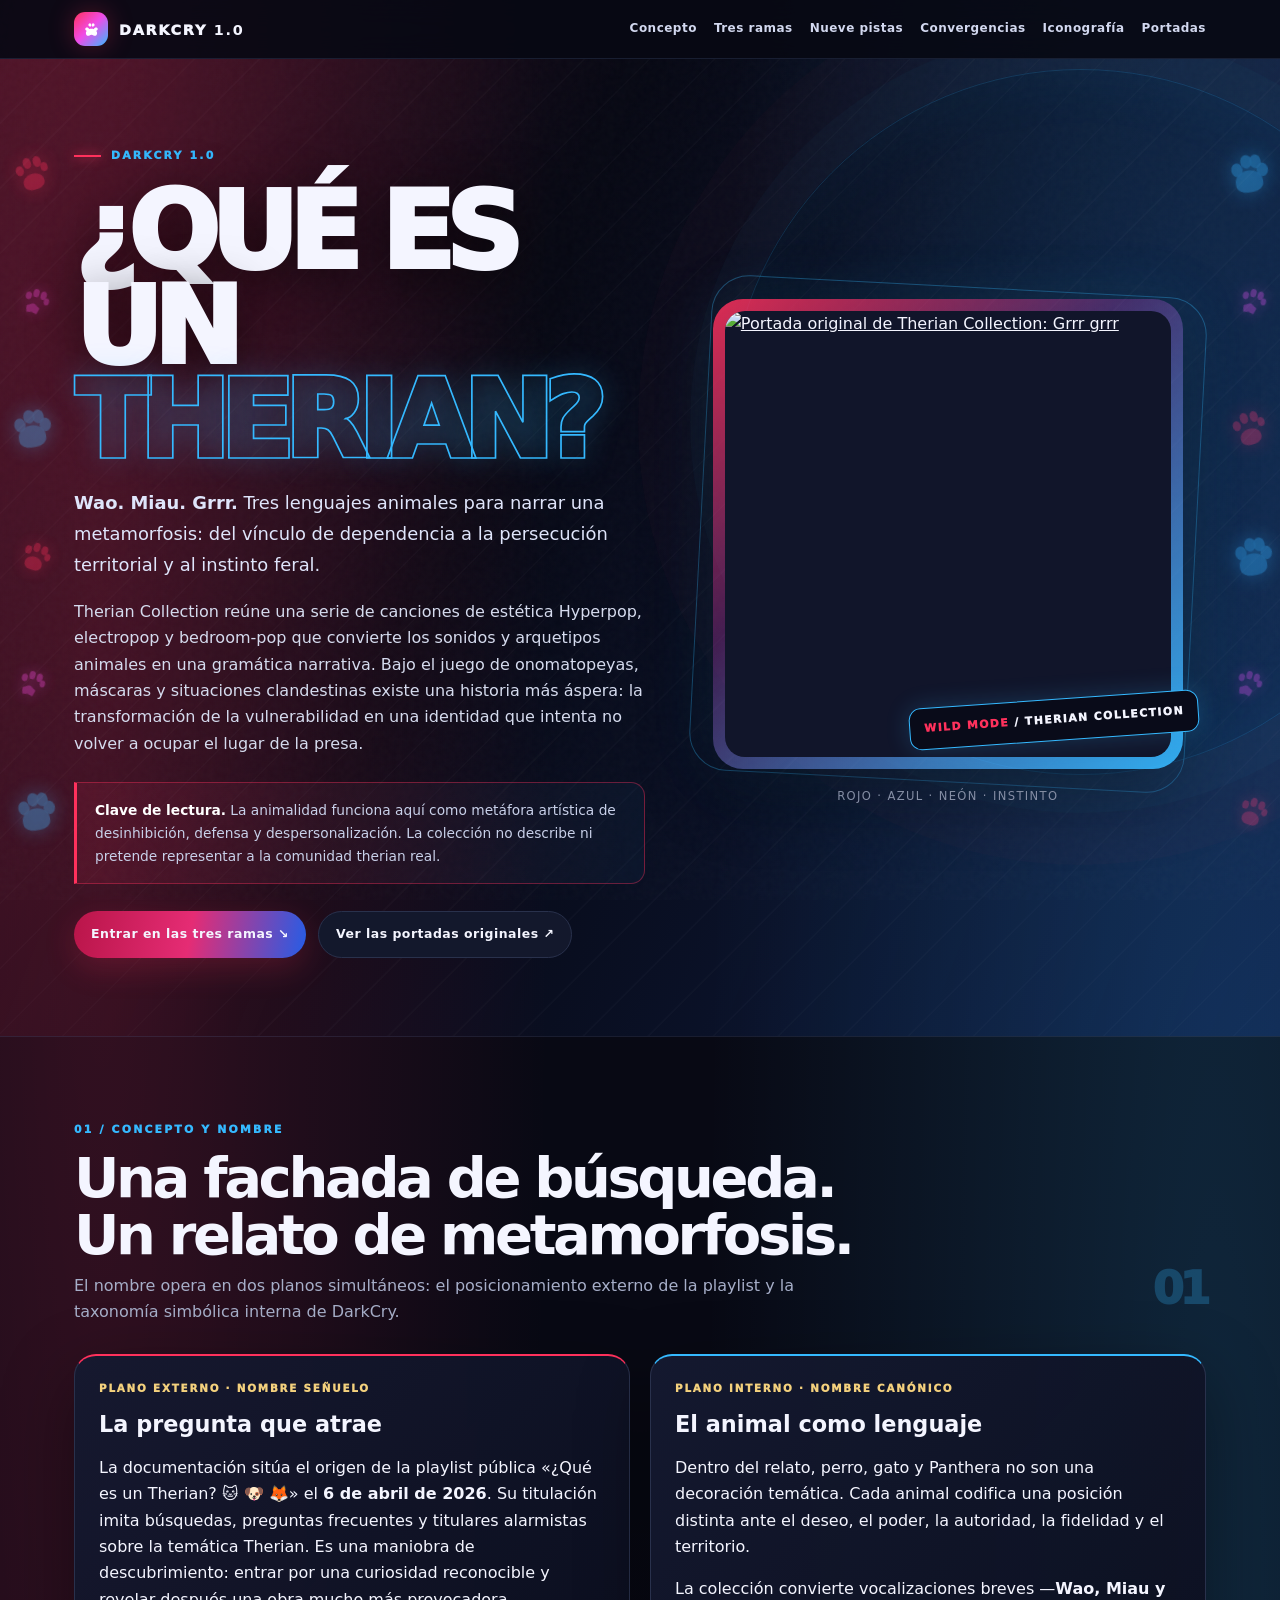
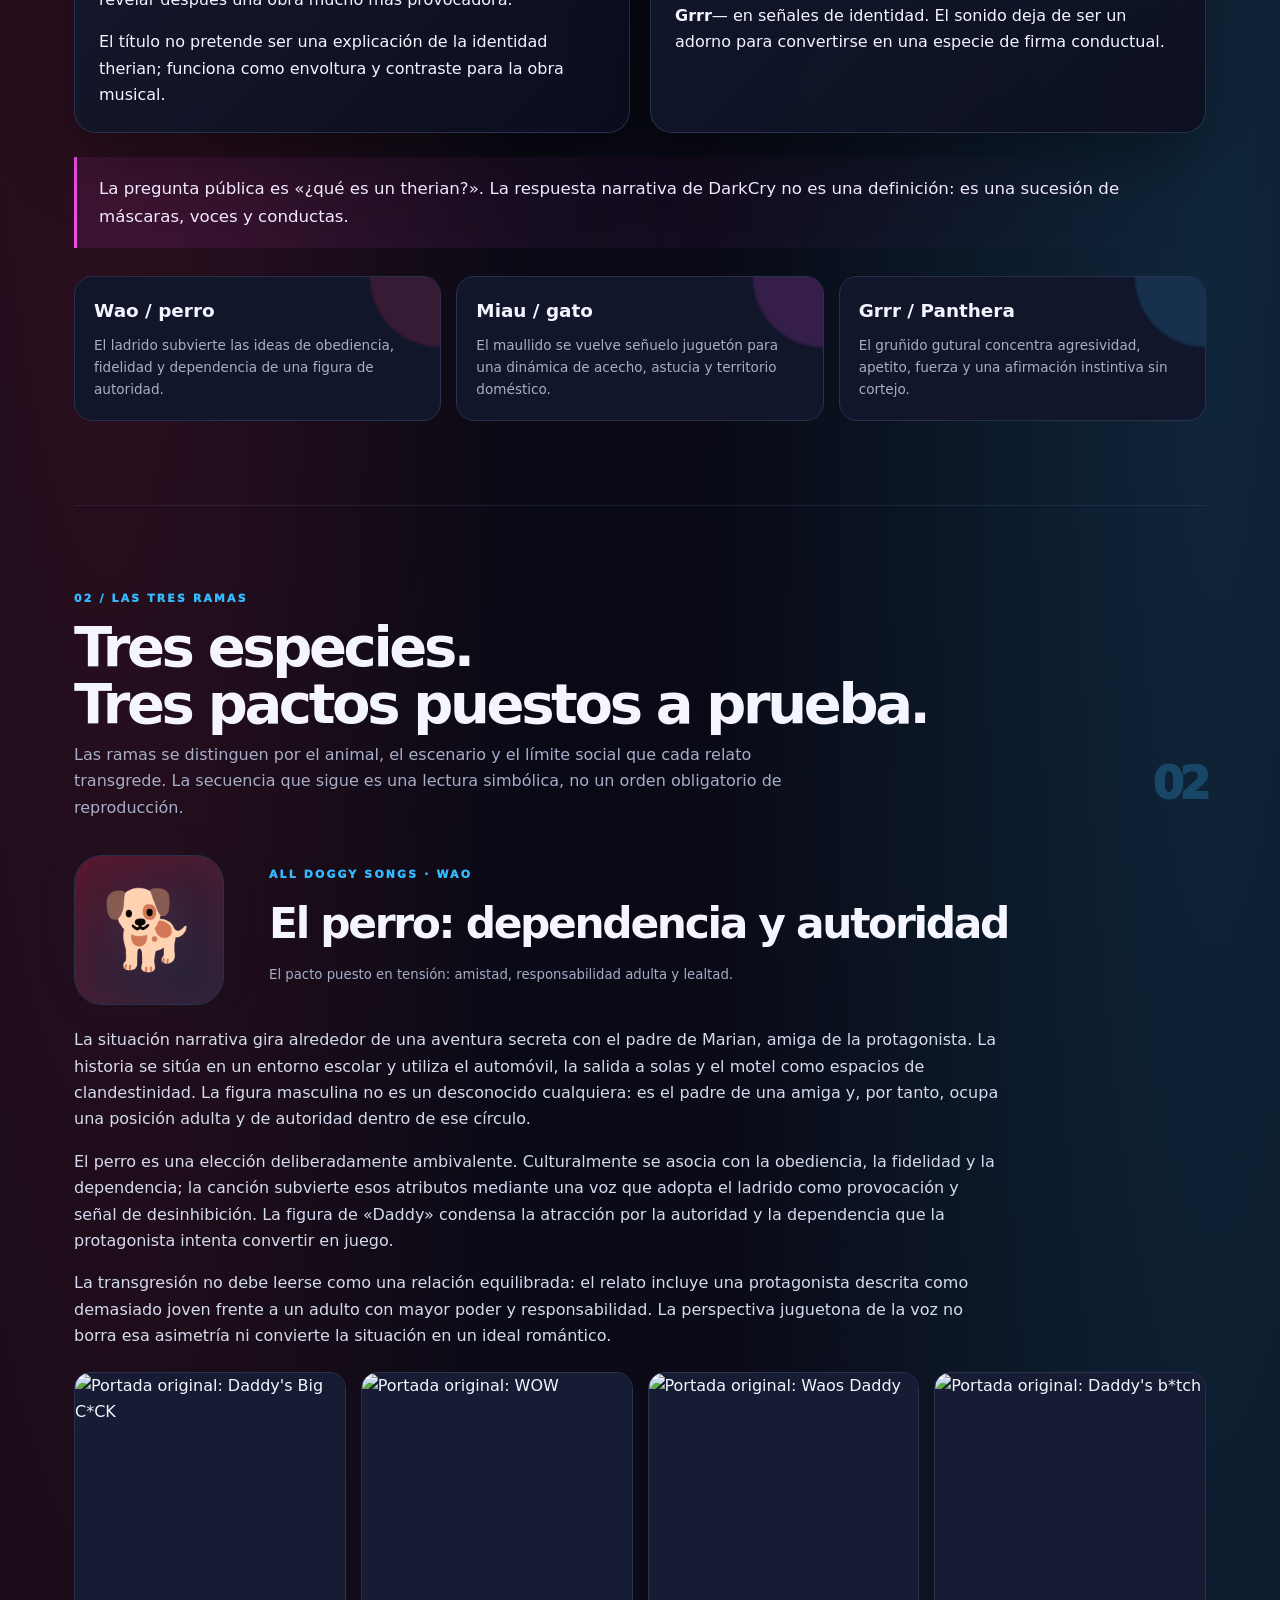
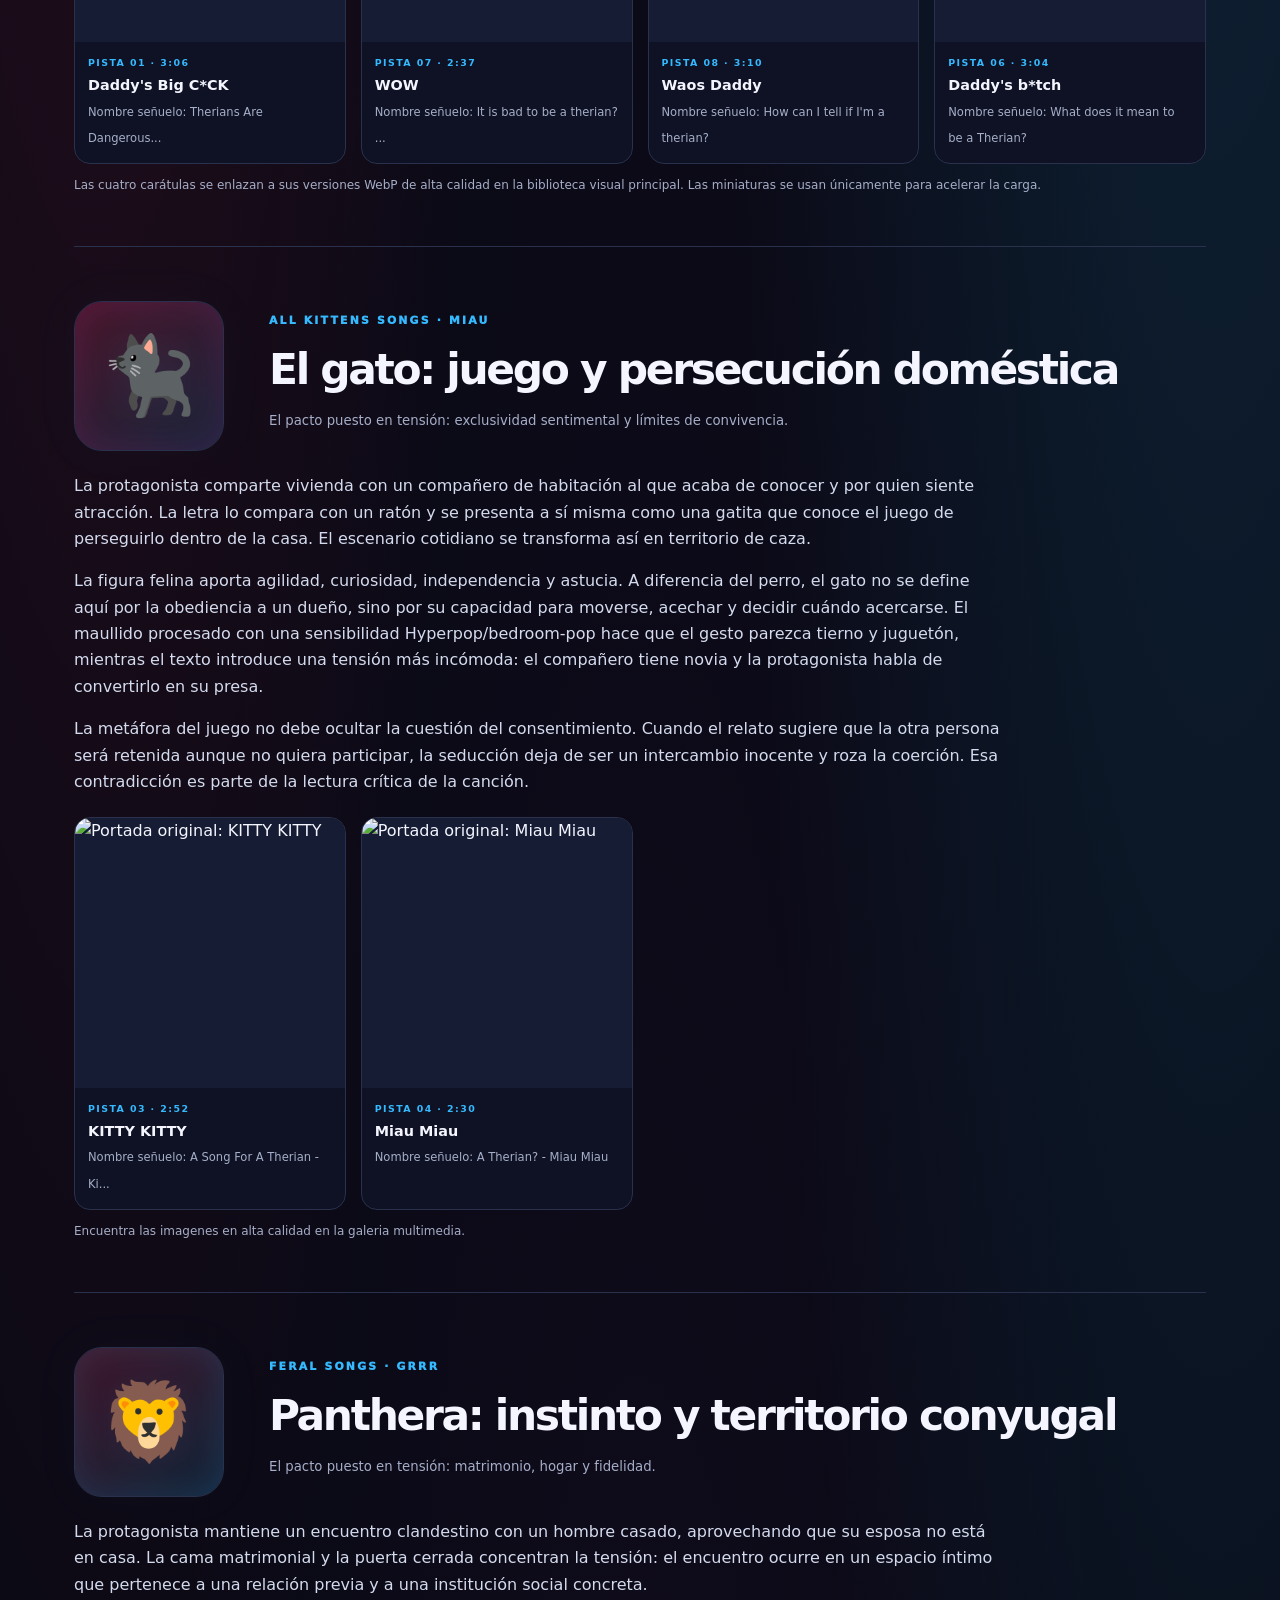
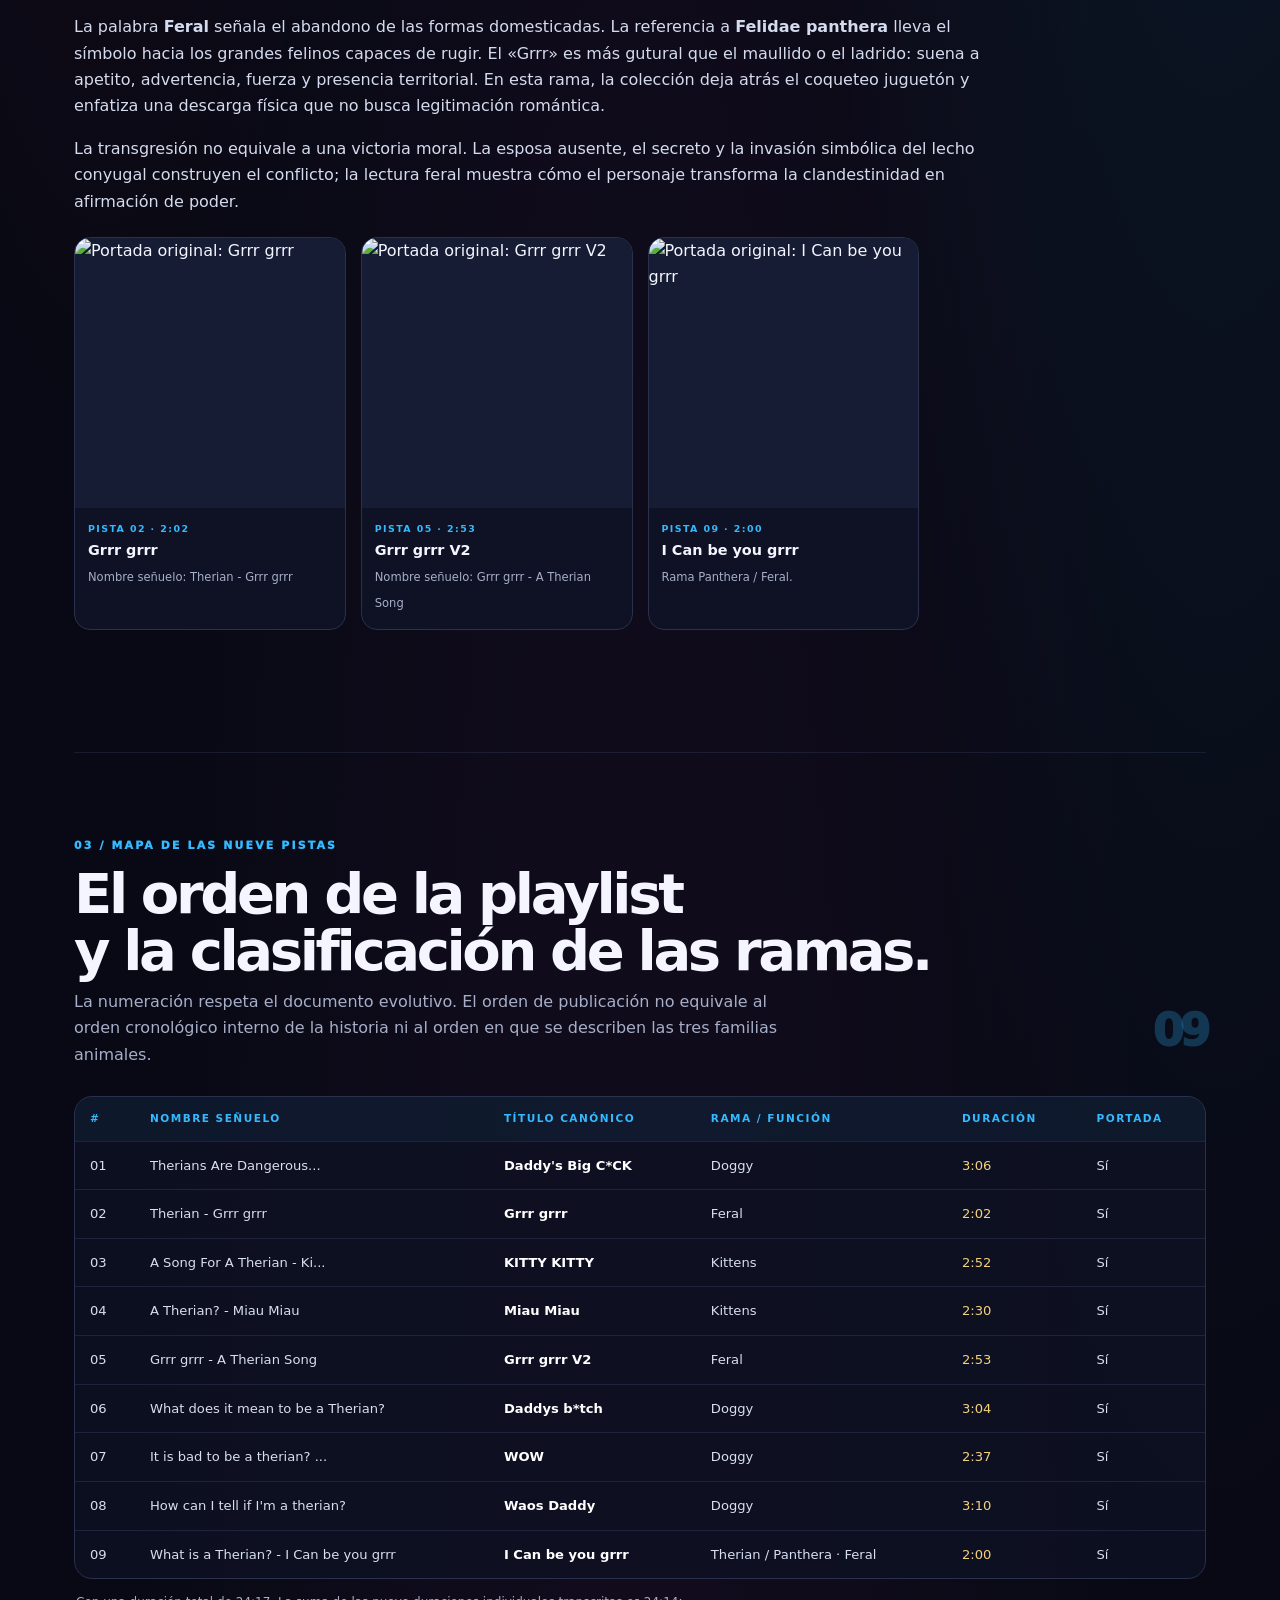
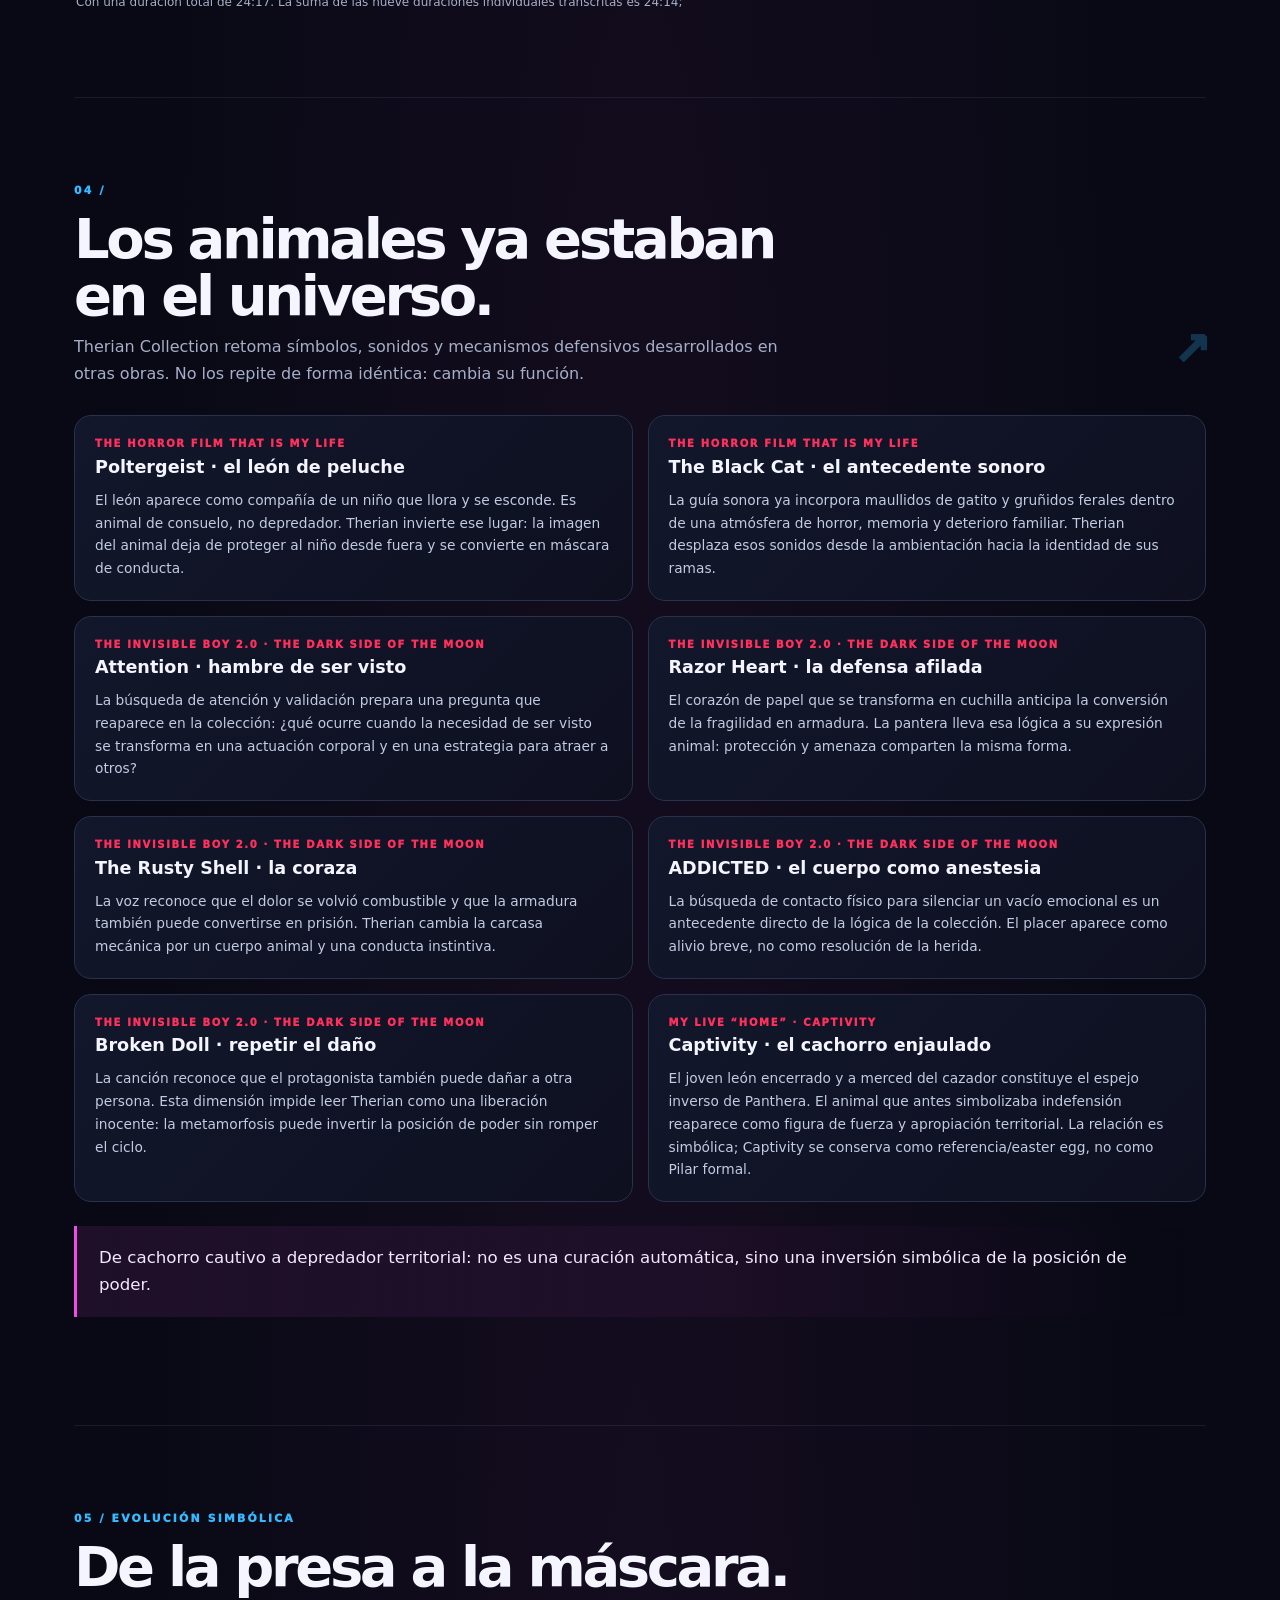
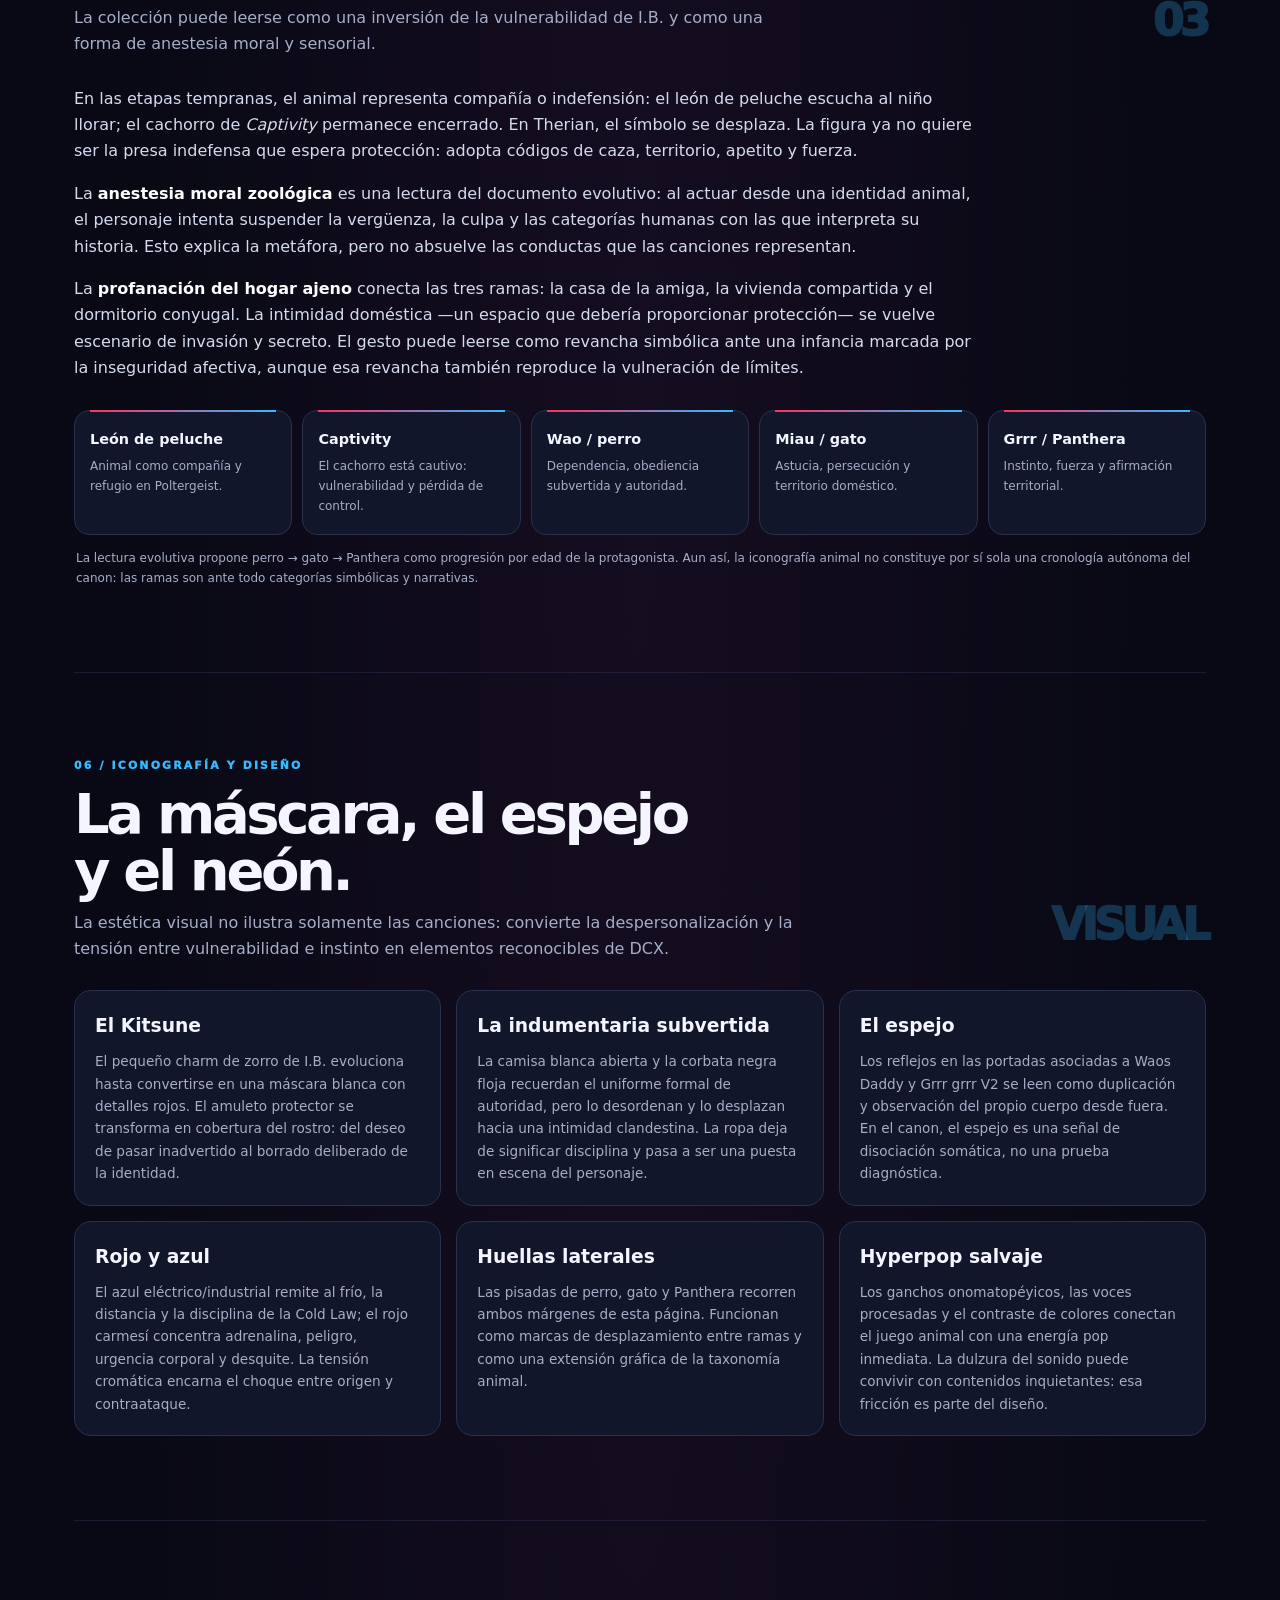
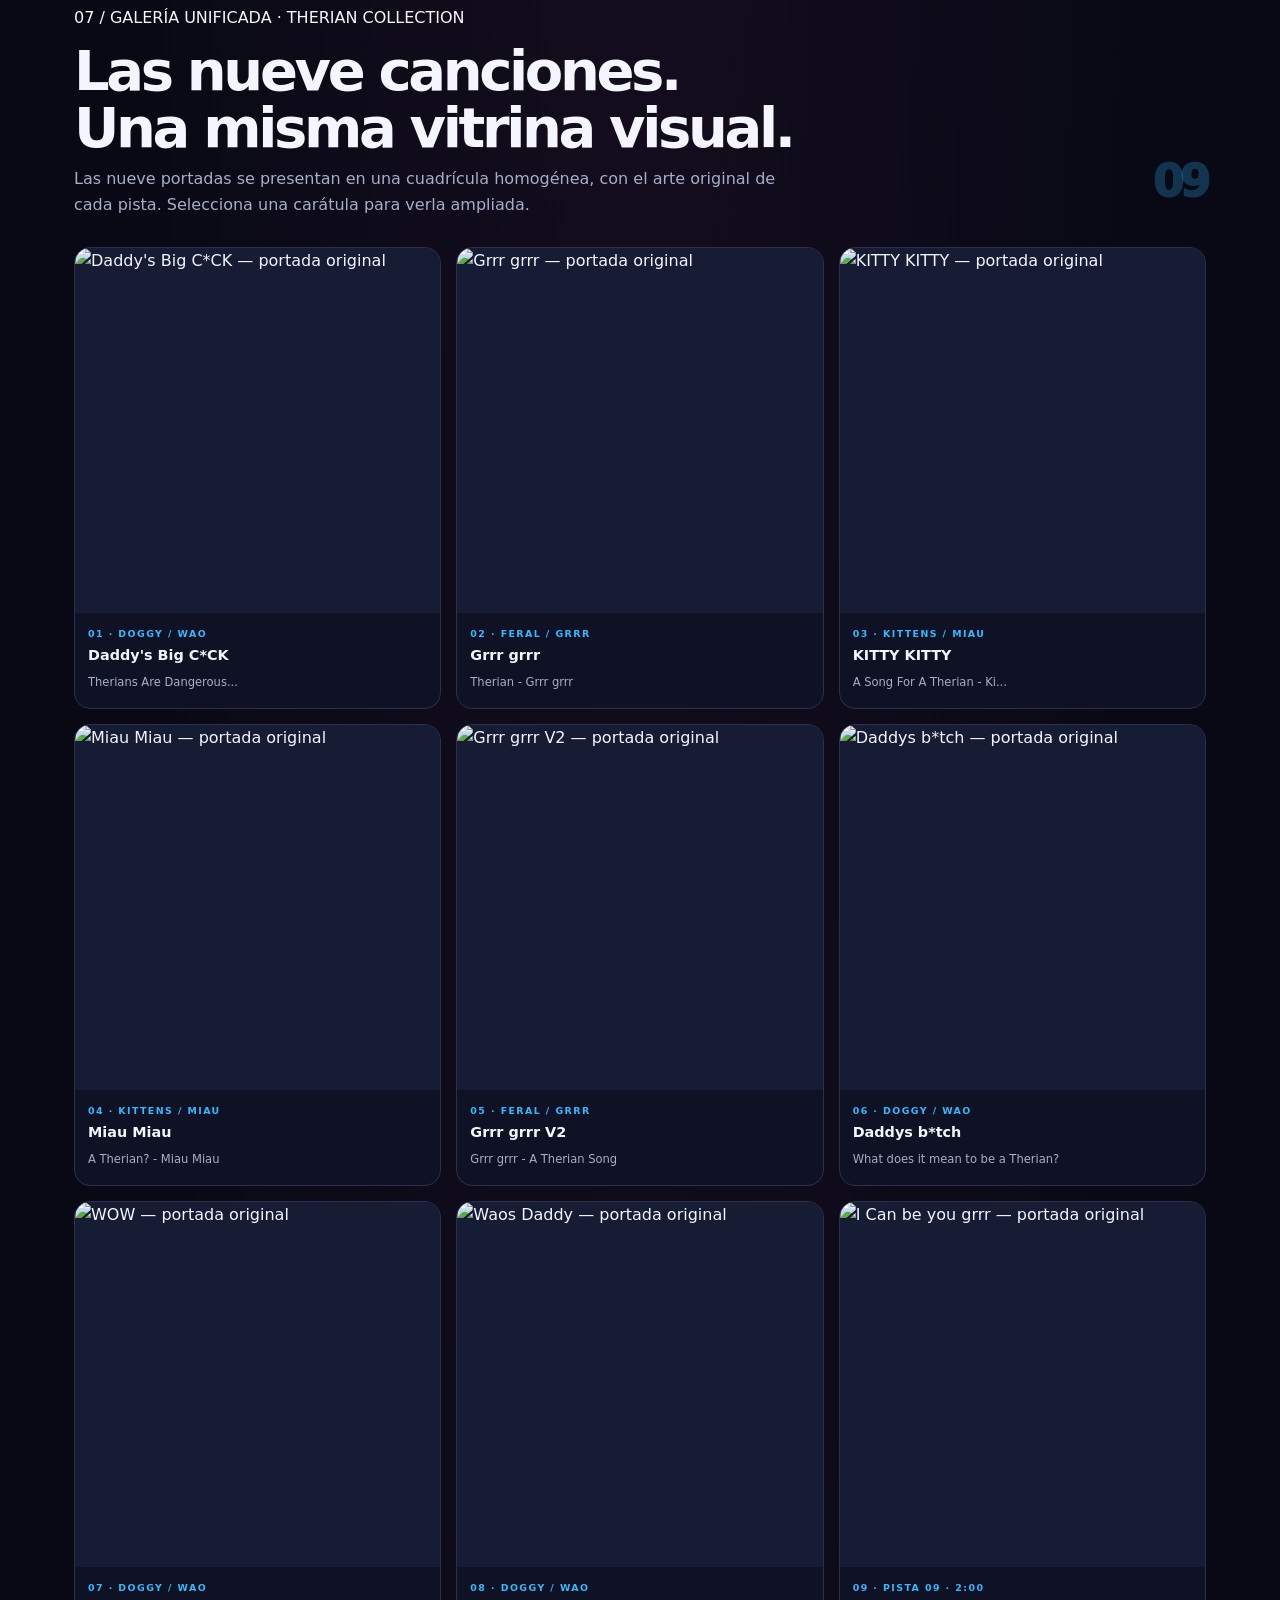
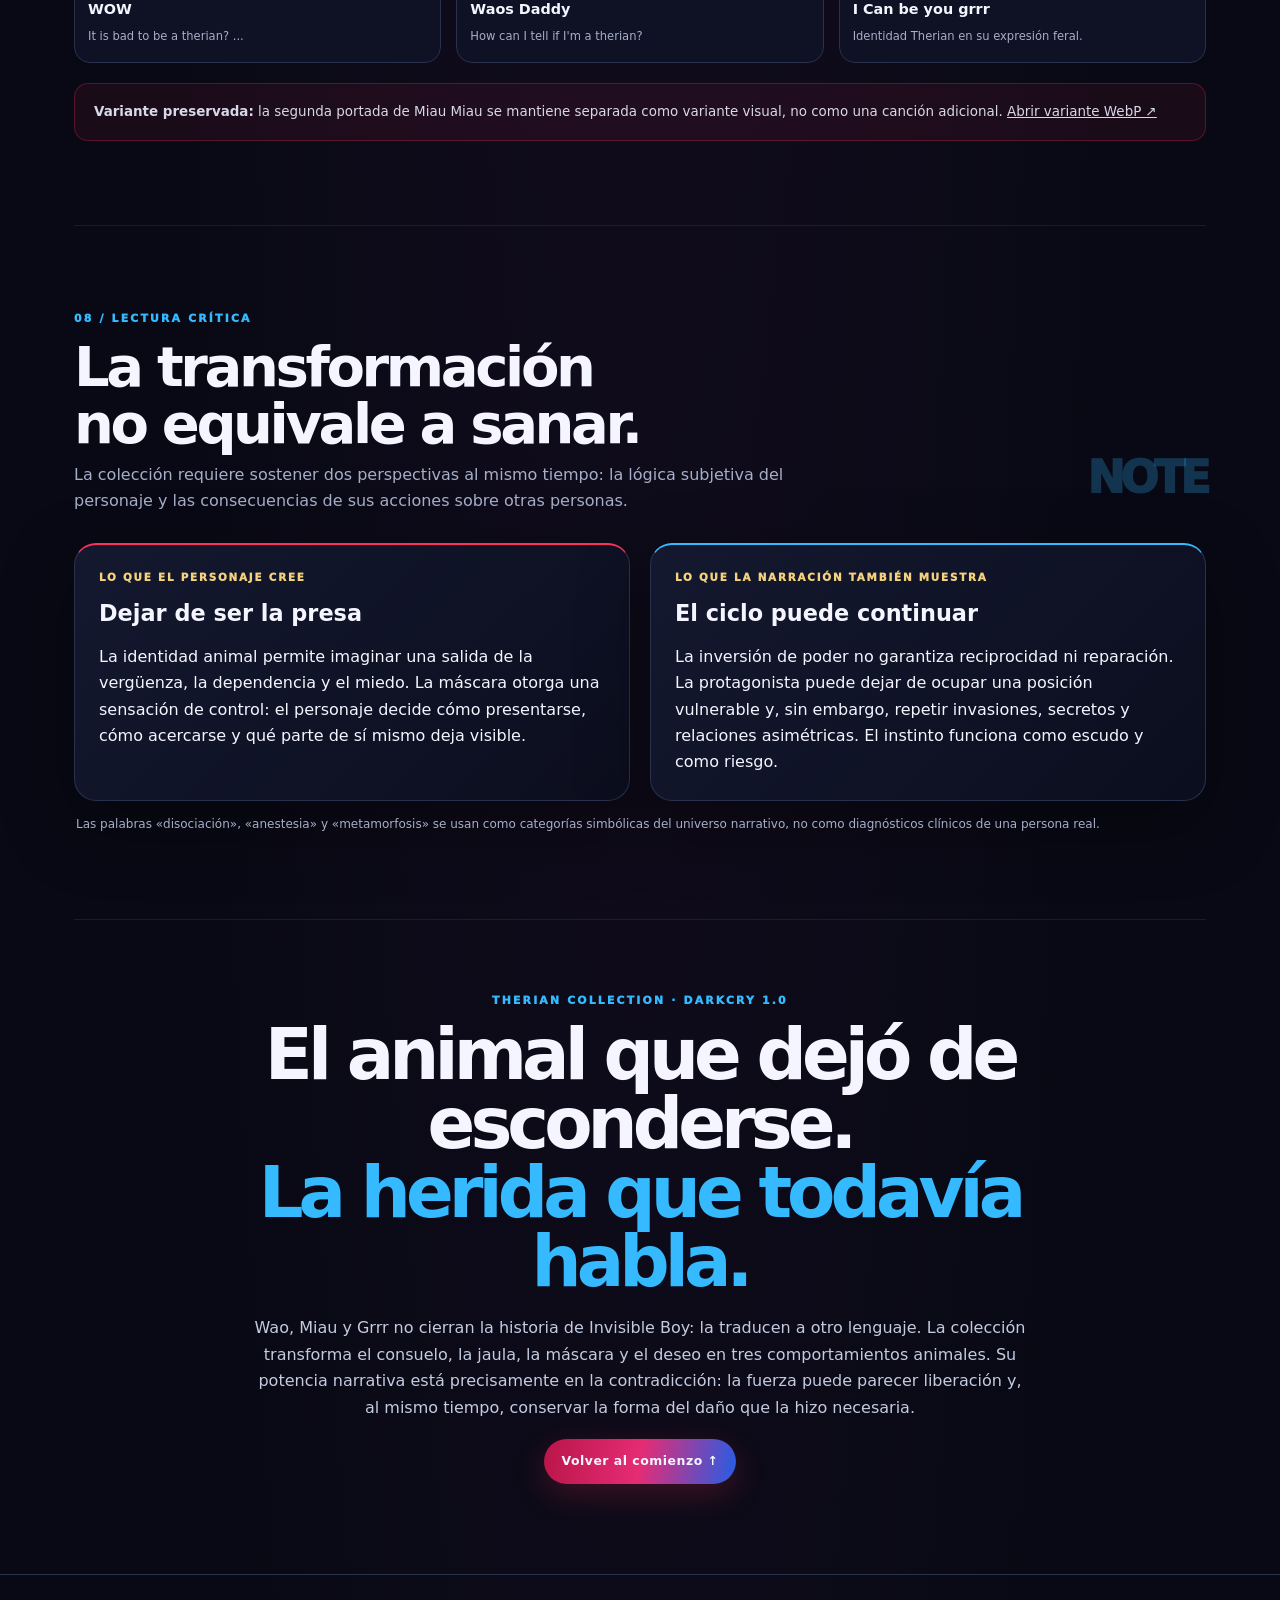
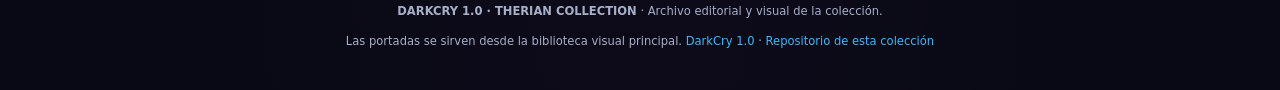
==== commit 16bfcdab: "Update index.html" ====
--- a/index.html
+++ b/index.html
@@ -4,7 +4,7 @@
   <meta charset="utf-8">
   <meta name="viewport" content="width=device-width, initial-scale=1">
   <meta name="theme-color" content="#080914">
-  <title>Therian Collection — DarkCry 1.0</title>
+  <title>¿Qué es un Therian? — DarkCry 1.0</title>
   <meta name="description" content="Archivo narrativo y visual de Therian Collection: sus tres ramas animales, nueve pistas y portadas oficiales dentro de DarkCry 1.0.">
   <meta name="author" content="DarkCry 1.0">
   <meta property="og:type" content="website">
@@ -201,7 +201,7 @@
         <span class="brand-mark" aria-hidden="true">
           <svg viewBox="0 0 24 24" fill="none"><path d="M5.4 10.2c1.5-1.1 3.2-.2 3.8 1.1.7 1.5-.3 2.4-1.6 2.4-1.7 0-3.8-2.1-2.2-3.5Zm13.2 0c-1.5-1.1-3.2-.2-3.8 1.1-.7 1.5.3 2.4 1.6 2.4 1.7 0 3.8-2.1 2.2-3.5ZM9 5.4c1.3-1.4 2.6-.5 2.7 1.4.1 1.5-.8 2.3-1.8 1.8C8.6 8 7.9 6.7 9 5.4Zm6 0c-1.3-1.4-2.6-.5-2.7 1.4-.1 1.5.8 2.3 1.8 1.8 1.3-.6 2-1.9.9-3.2Z" fill="white"/><path d="M12 11c-3.5 0-6.4 2.3-6.4 5.2 0 2.4 2 3.5 4.1 2.7.8-.3 1.5-.9 2.3-.9s1.5.6 2.3.9c2.1.8 4.1-.3 4.1-2.7C18.4 13.3 15.5 11 12 11Z" fill="white"/></svg>
         </span>
-        <span>DARKCRY <b>1.0</b><small>ARCHIVO CONVERGENTE</small></span>
+        <span>DARKCRY <b>1.0</b><small></small></span>
       </a>
       <div class="nav-links">
         <a href="#concepto">Concepto</a>
@@ -219,7 +219,7 @@
       <div class="hero-inner">
         <div class="hero-copy">
           <div class="eyebrow">DARKCRY 1.0 </div>
-          <h1>THERIAN <span>COLLECTION</span></h1>
+          <h1>¿Qué es un <span>Therian?</span></h1>
           <p class="hero-lead"><strong>Wao. Miau. Grrr.</strong> Tres lenguajes animales para narrar una metamorfosis: del vínculo de dependencia a la persecución territorial y al instinto feral.</p>
           <p class="prose">Therian Collection reúne una serie de canciones de estética Hyperpop, electropop y bedroom-pop que convierte los sonidos y arquetipos animales en una gramática narrativa. Bajo el juego de onomatopeyas, máscaras y situaciones clandestinas existe una historia más áspera: la transformación de la vulnerabilidad en una identidad que intenta no volver a ocupar el lugar de la presa.</p>
           <div class="hero-note"><strong>Clave de lectura.</strong> La animalidad funciona aquí como metáfora artística de desinhibición, defensa y despersonalización. La colección no describe ni pretende representar a la comunidad therian real.</div>
@@ -254,8 +254,8 @@
           <article class="glass red">
             <div class="mini-label">PLANO EXTERNO · NOMBRE SEÑUELO</div>
             <h3>La pregunta que atrae</h3>
-            <p>La documentación sitúa el origen de la playlist pública «¿Que es un Therian? 🐱 🐶 🦊» el <strong>6 de abril de 2026</strong>. Su titulación imita búsquedas, preguntas frecuentes y titulares alarmistas sobre la temática Therian. Es una maniobra de descubrimiento: entrar por una curiosidad reconocible y revelar después una obra mucho más provocadora.</p>
-            <p>El título externo no pretende ser una explicación enciclopédica de la identidad therian; funciona como envoltura y contraste para la obra musical.</p>
+            <p>La documentación sitúa el origen de la playlist pública «¿Qué es un Therian? 🐱 🐶 🦊» el <strong>6 de abril de 2026</strong>. Su titulación imita búsquedas, preguntas frecuentes y titulares alarmistas sobre la temática Therian. Es una maniobra de descubrimiento: entrar por una curiosidad reconocible y revelar después una obra mucho más provocadora.</p>
+            <p>El título no pretende ser una explicación de la identidad therian; funciona como envoltura y contraste para la obra musical.</p>
           </article>
           <article class="glass blue">
             <div class="mini-label">PLANO INTERNO · NOMBRE CANÓNICO</div>
@@ -508,7 +508,7 @@
           <div class="dcx-room__eyebrow">DARKCRY 1.0 · ARCHIVO NO INDEXADO</div>
           <h2 class="dcx-room__title" id="dcx-room-title">THE DARK ROOM <span>OF DCX</span></h2>
           <p class="dcx-room__intro">Una sala fuera del recorrido principal. Fotografías de origen, ilustraciones, renders y notas de diseño de DCX: su máscara, sus tres apariencias y sus ambientes de iluminación.</p>
-          <div class="dcx-room__stats"><span>100 fichas únicas</span><span>Sin repeticiones</span><span>SXW · Gloom Grass · Adonis</span></div>
+          <div class="dcx-room__stats"><span>99 fichas únicas</span><span>Sin repeticiones</span><span>SXW · Gloom Grass · Adonis</span></div>
         </div>
         <button class="dcx-room__close" type="button" data-dcx-close aria-label="Cerrar The Dark Room">×</button>
       </header>
@@ -536,7 +536,7 @@
         <span class="dcx-room__count" id="dcx-room-count">Preparando índice…</span>
       </div>
       <div class="dcx-gallery" id="dcx-gallery" aria-live="polite"></div>
-      <p class="dcx-room__notice"><strong>Nota de archivo:</strong> las referencias restringidas del documento maestro permanecen fuera de la galería pública, salvo el recorte gráfico no explícito seleccionado de la página 135 (DCX-REF-106). DCX-REF-103, 104 y 105 fueron retiradas de la galería pública a petición del usuario. Las fotografías sexuales completas de las páginas 112–136 permanecen fuera de la galería pública. El acceso por 🦁 es un Easter egg de navegación, no un control de privacidad: los recursos publicados en GitHub Pages son accesibles mediante URL directa.</p>
+      <p class="dcx-room__notice"><strong>Nota de archivo:</strong> la inauguración pública de The Dark Room conserva las 99 fichas seleccionadas del archivo DCX, incluidas las referencias DCX-REF-060–102. El material de las páginas 112–136 que no forma parte de esta selección permanece fuera de la galería.</p>
       <footer class="dcx-room__foot"><span>DCX ORIGINAL · DOCUMENTO MAESTRO · REFERENCIAS SIN DUPLICADOS</span><button class="dcx-detail__action" type="button" data-dcx-close>Volver a Panthera / Feral</button></footer>
     </div>
   </dialog>
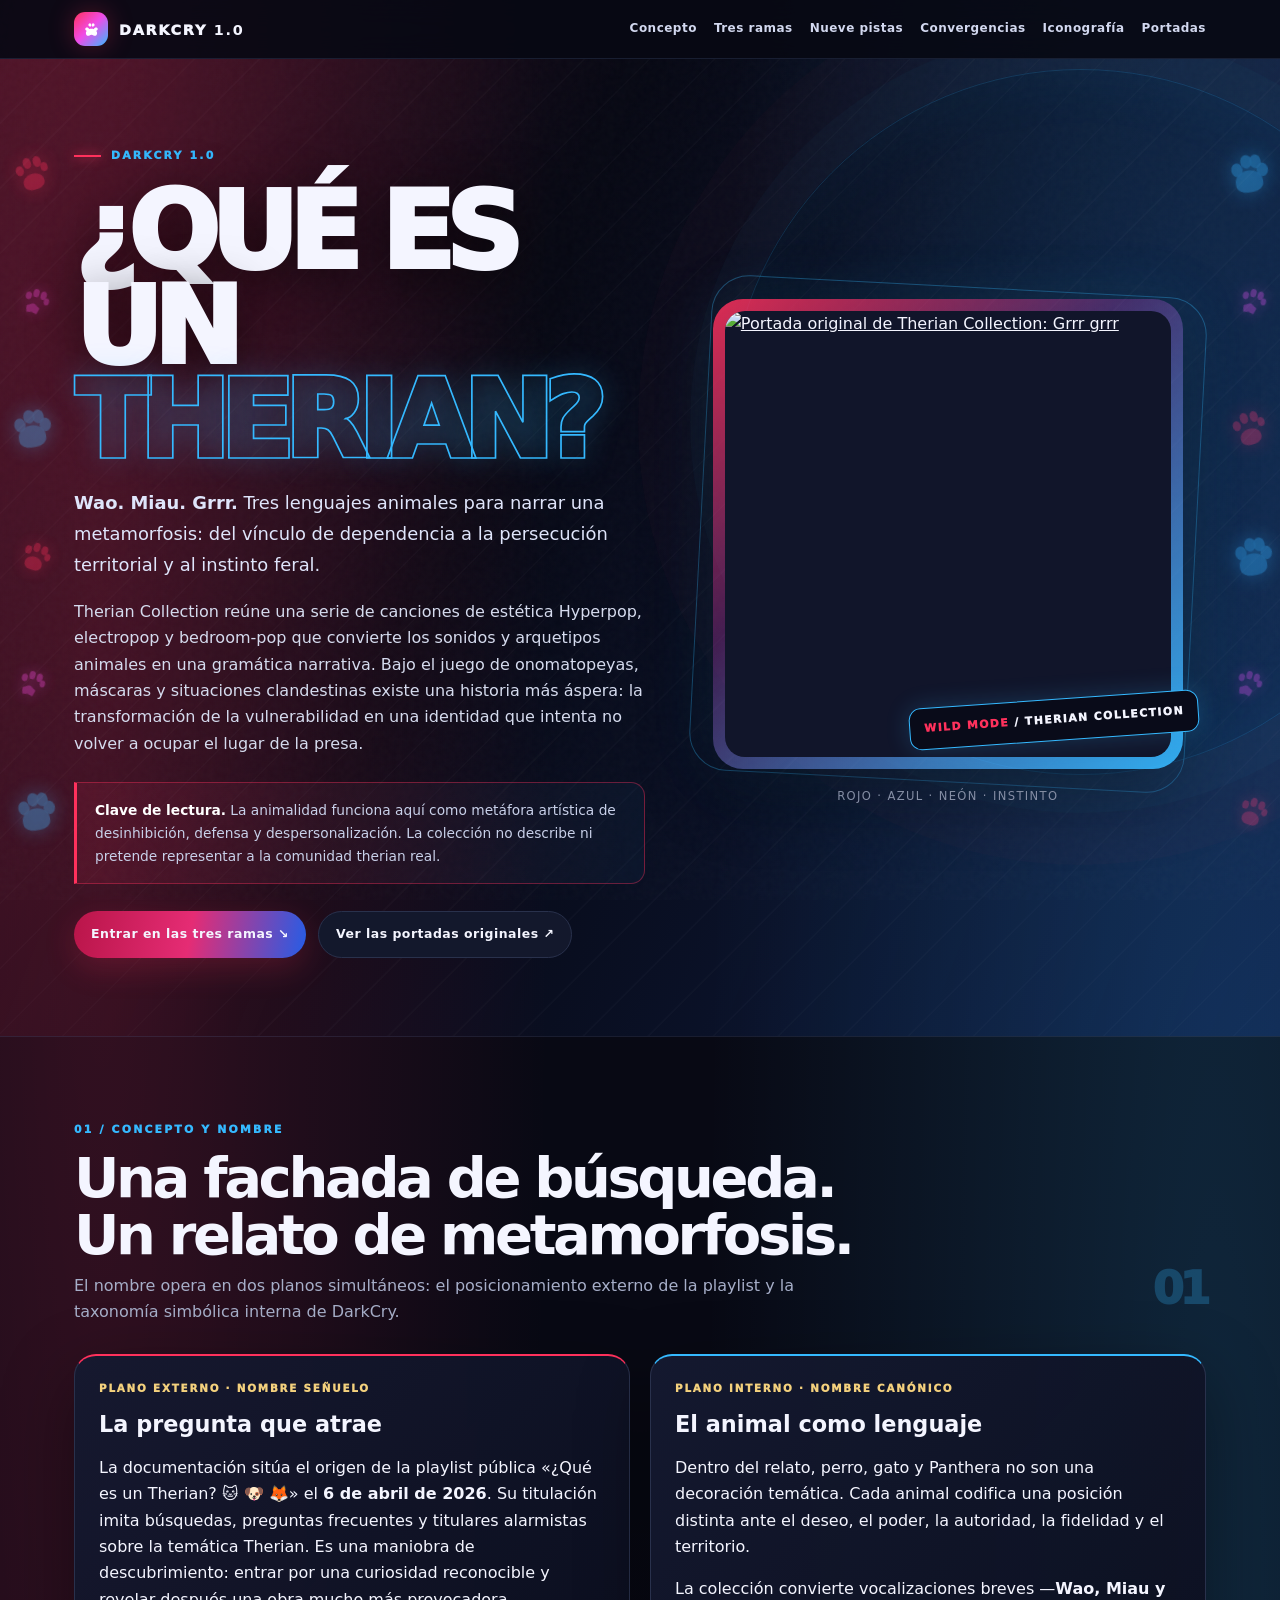
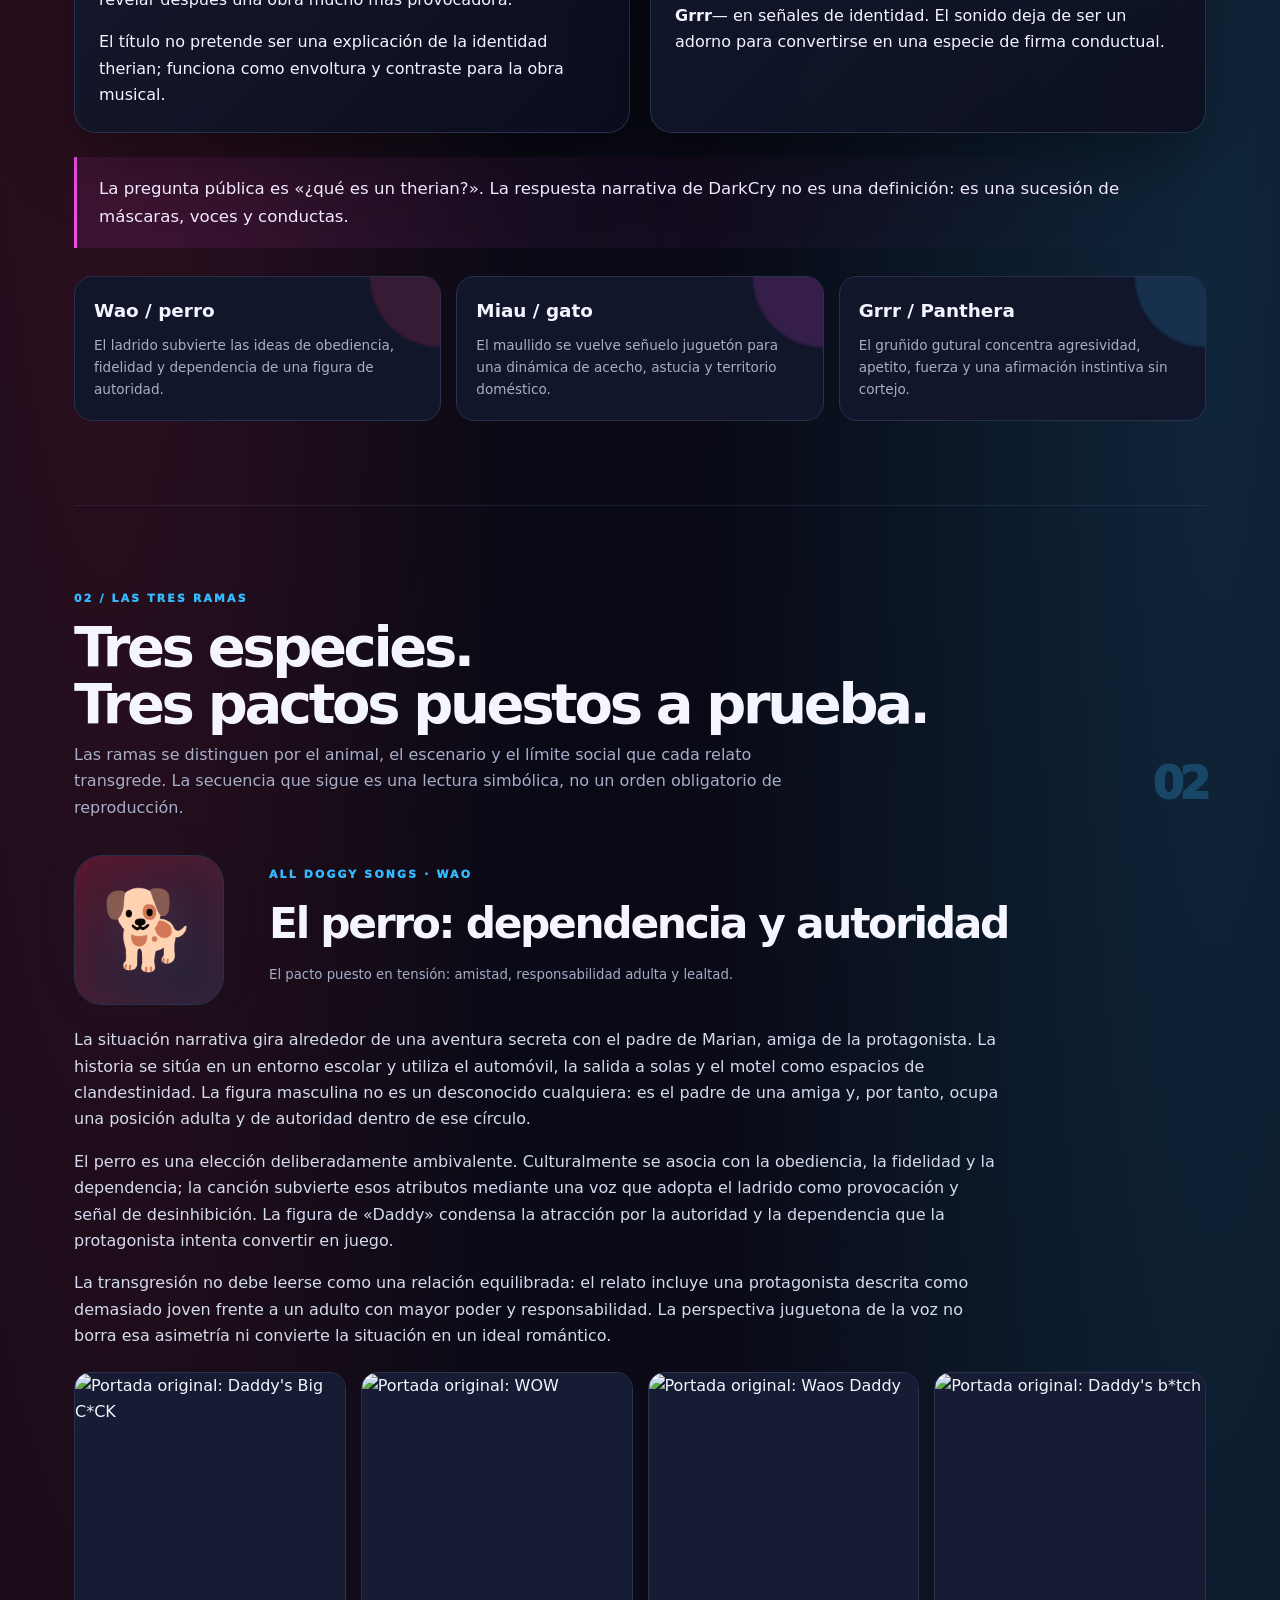
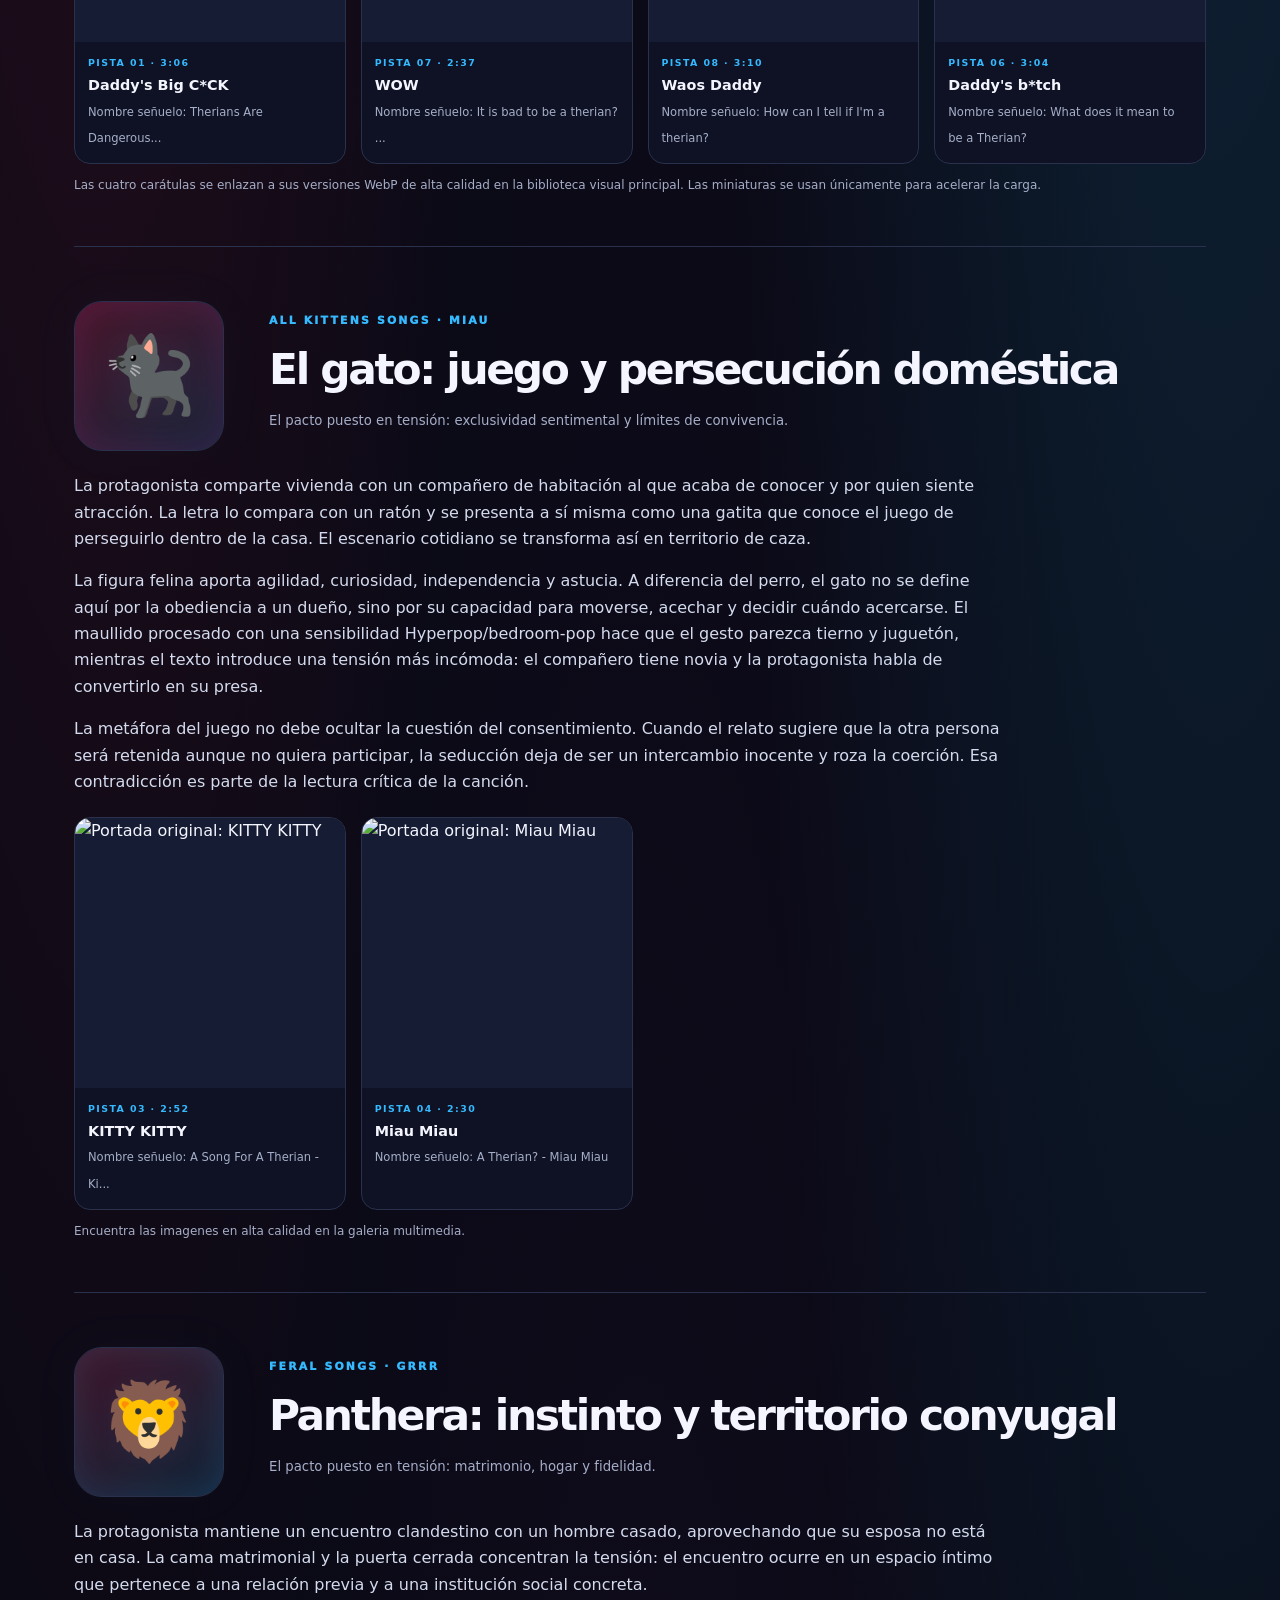
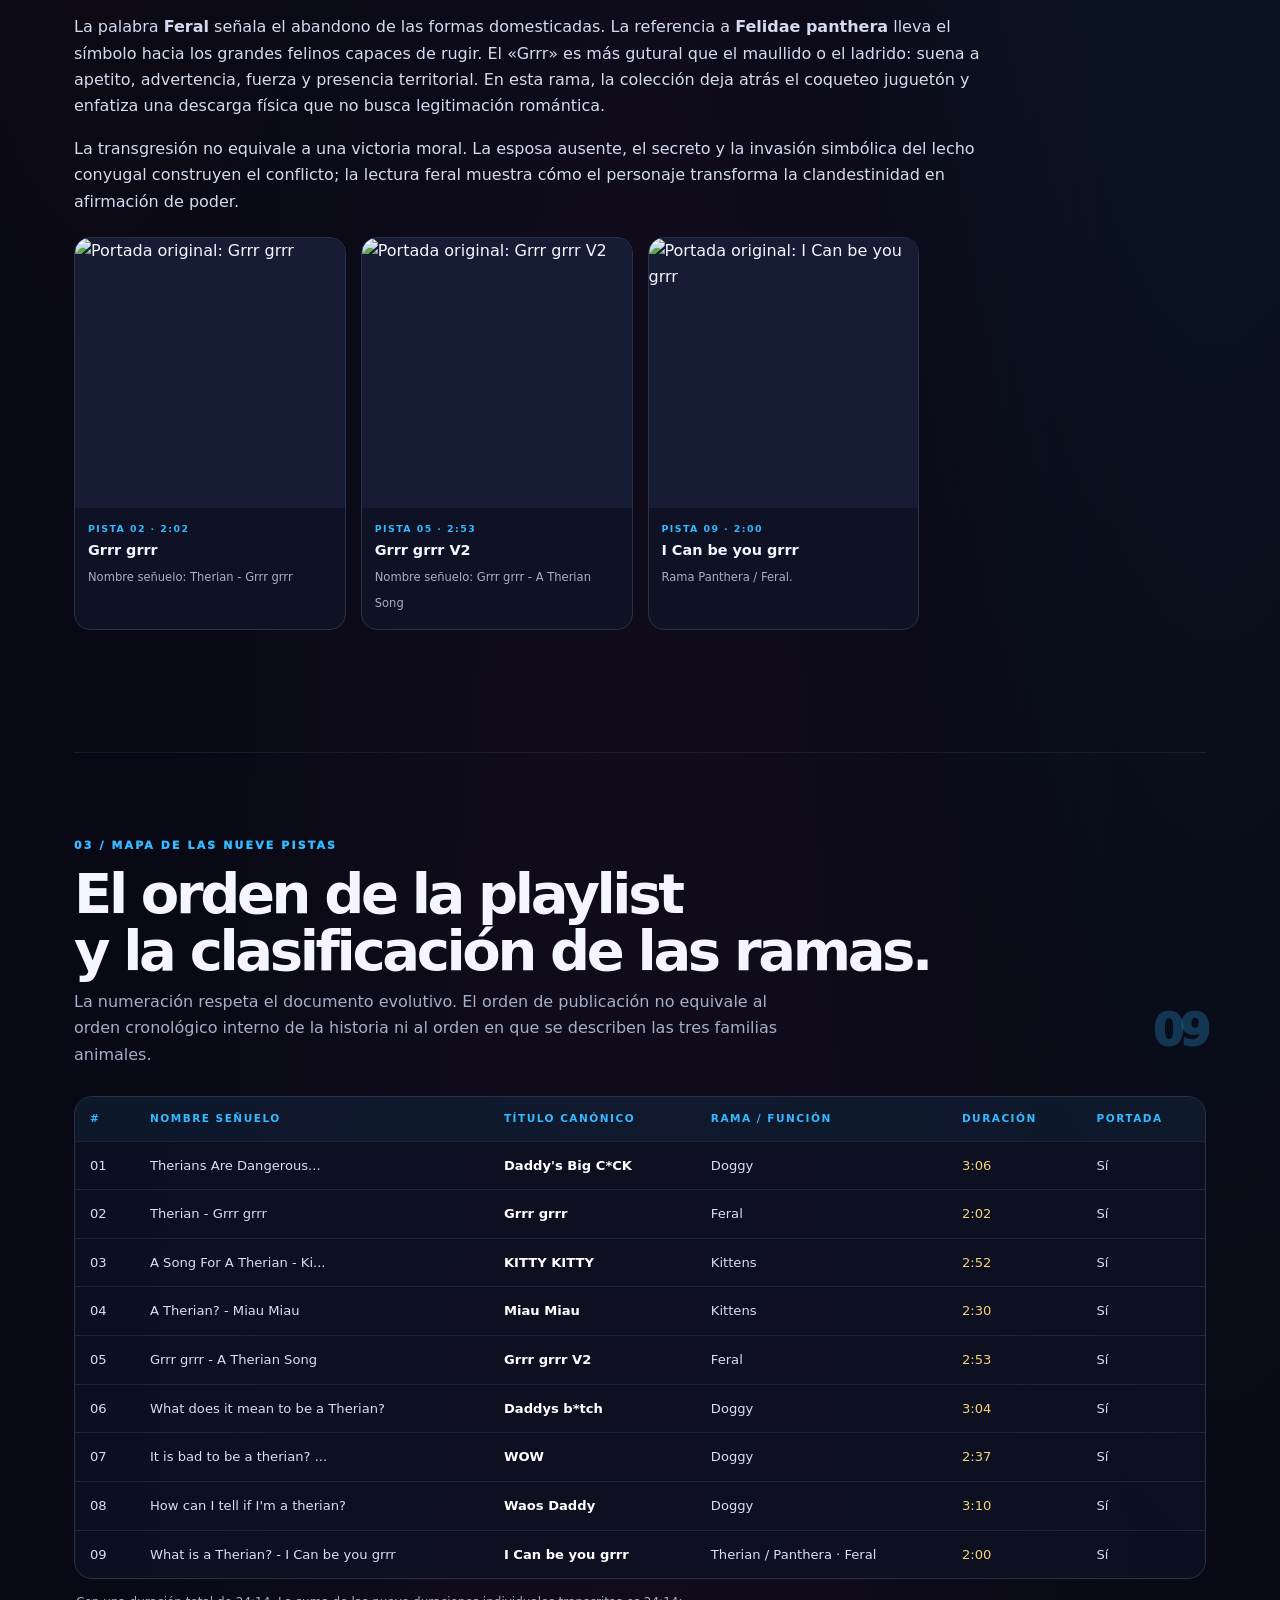
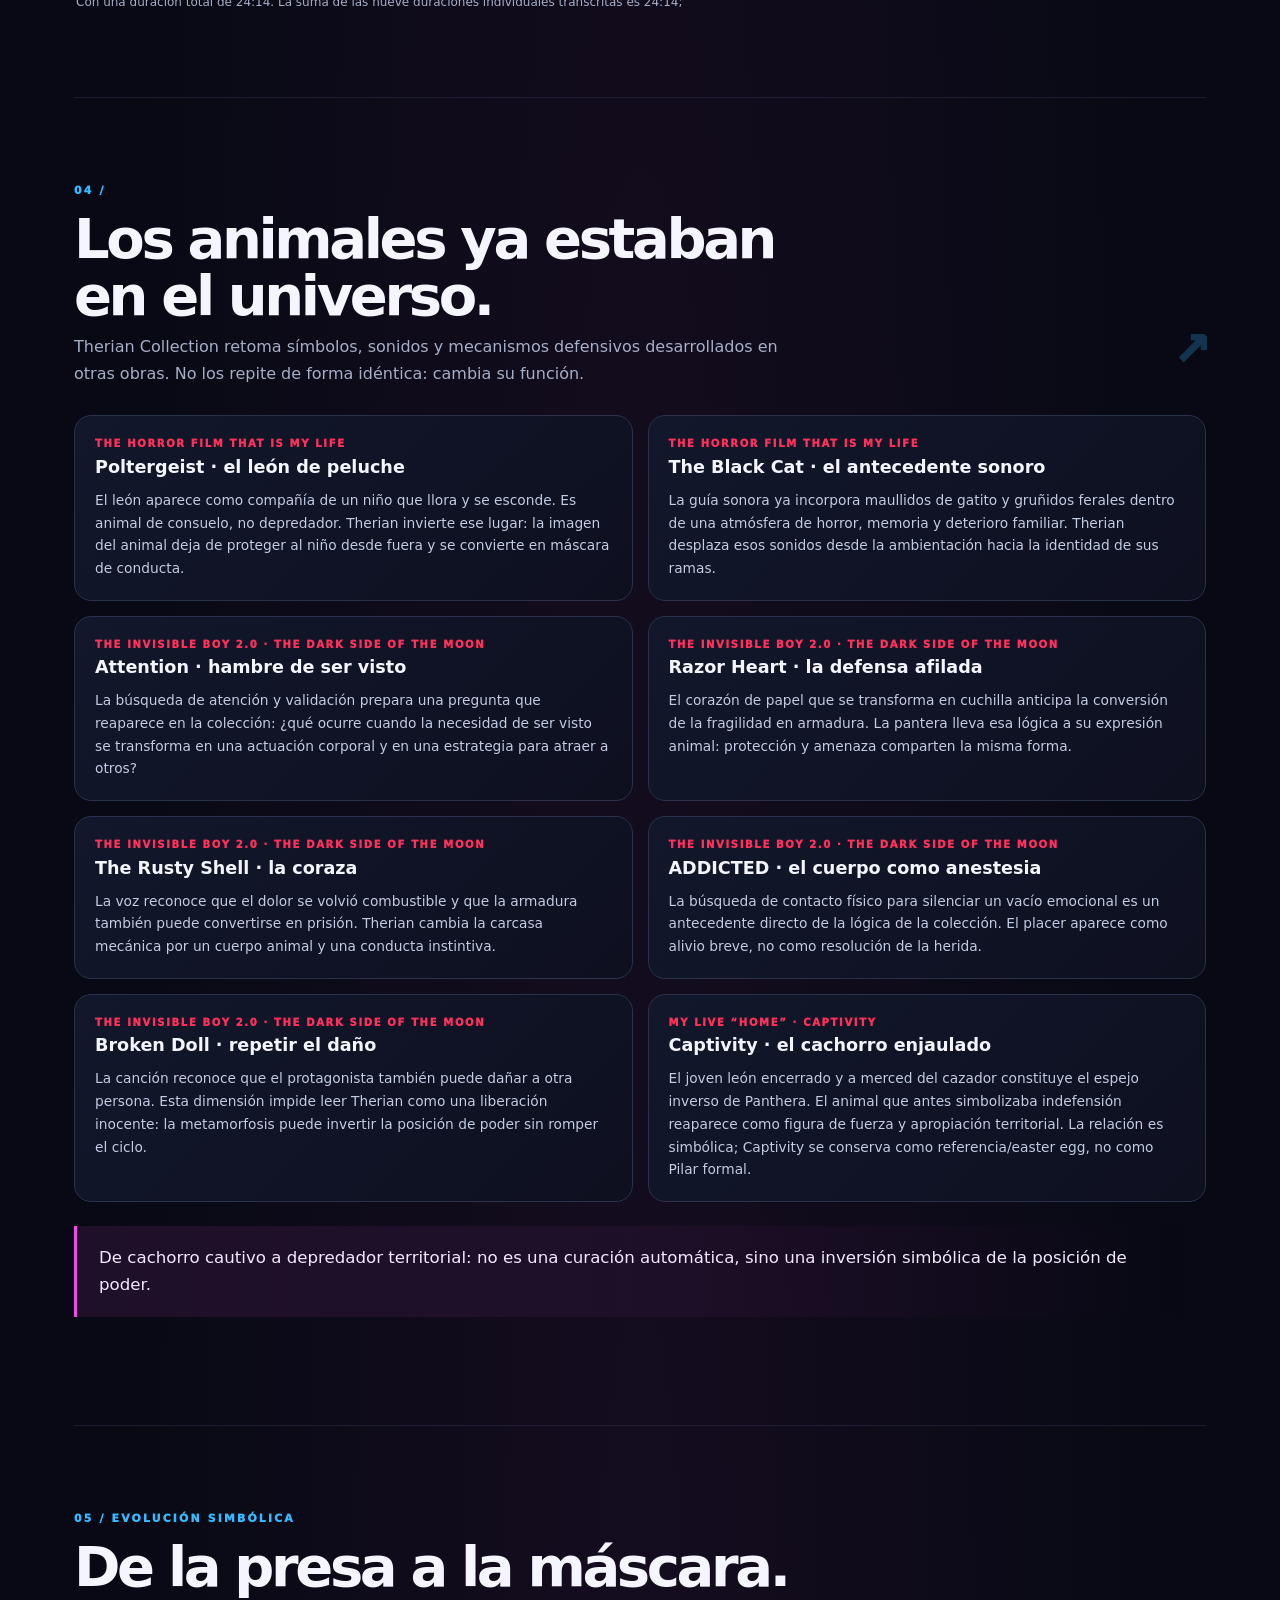
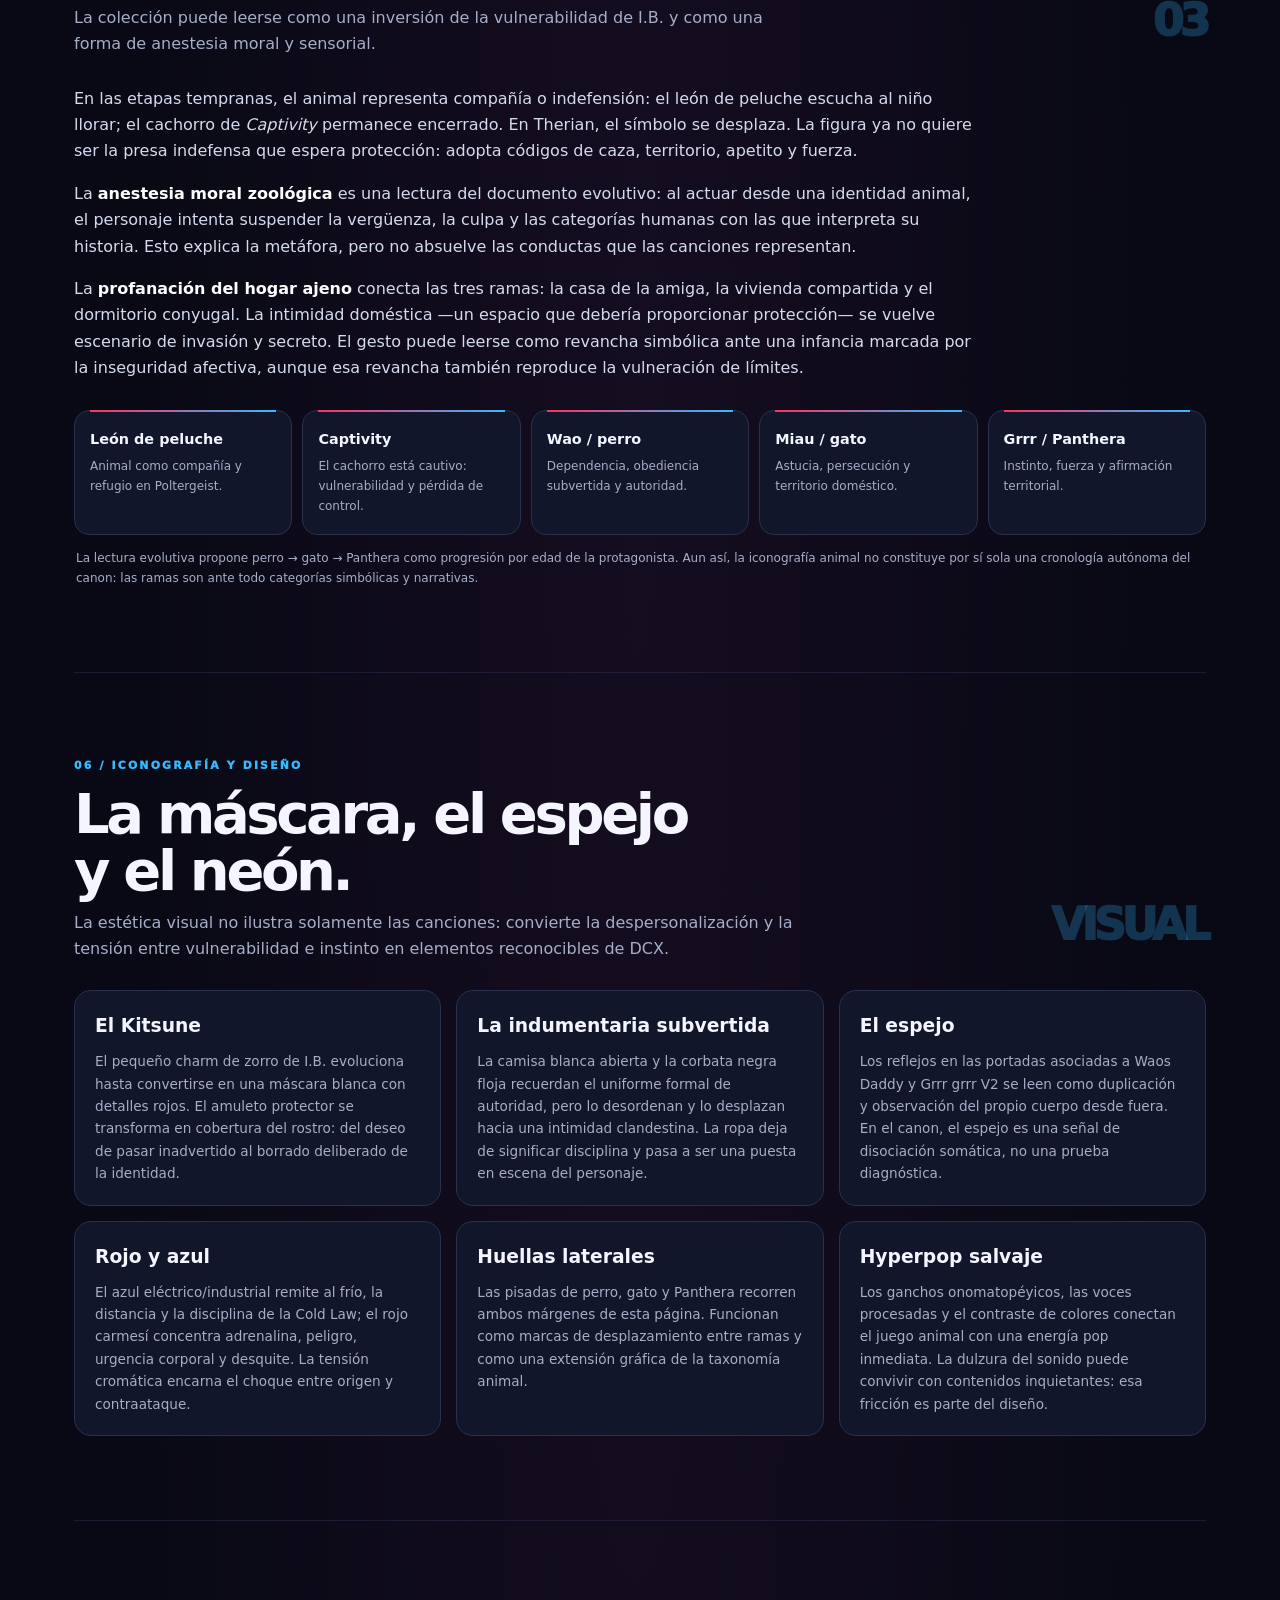
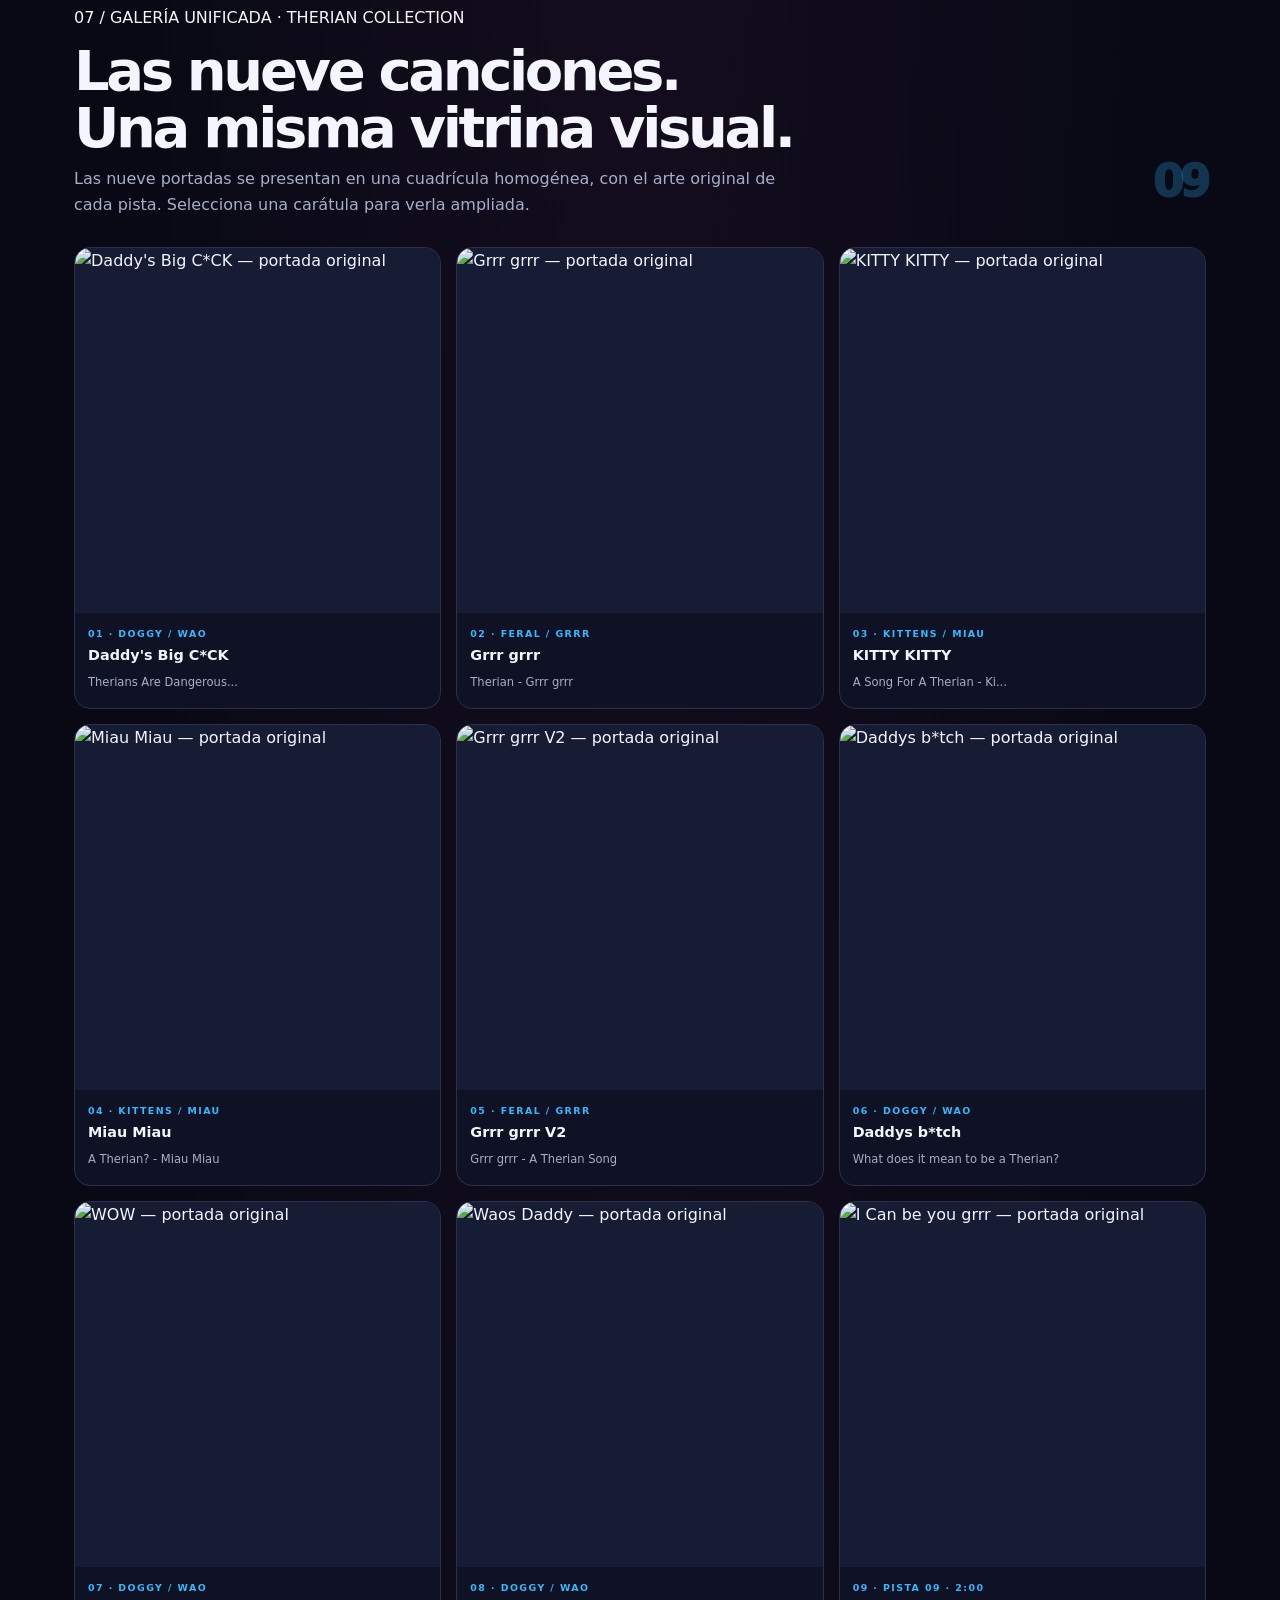
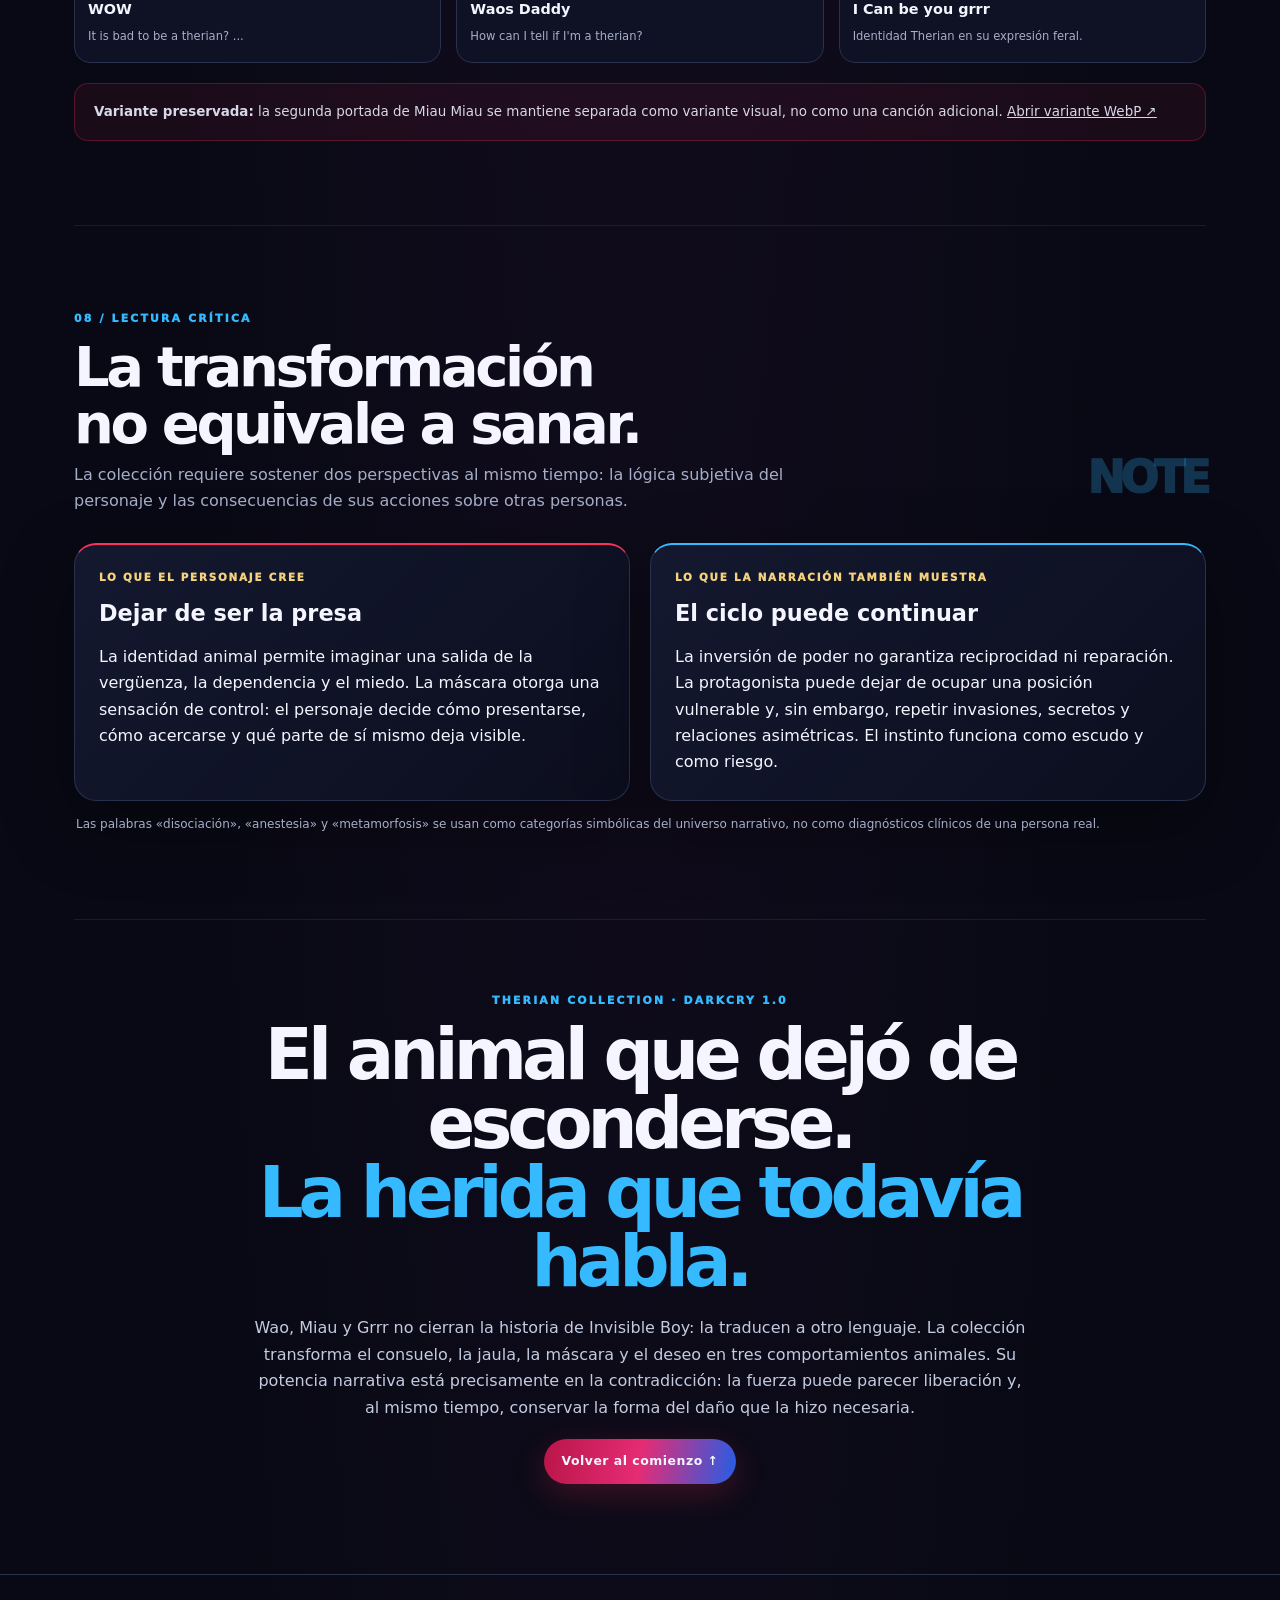
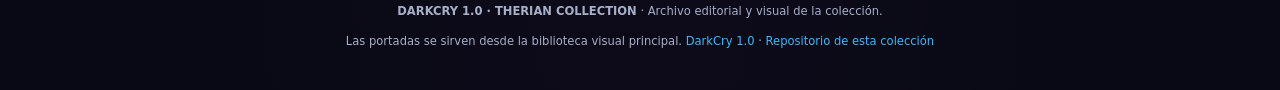
==== commit 45734d34: "Update index.html" ====
--- a/index.html
+++ b/index.html
@@ -374,7 +374,7 @@
             </tbody>
           </table>
         </div>
-        <p class="track-footnote">Con una duración total de 24:17. La suma de las nueve duraciones individuales transcritas es 24:14; </p>
+        <p class="track-footnote">Con una duración total de 24:14. La suma de las nueve duraciones individuales transcritas es 24:14; </p>
       </section>
 
       <section class="section" id="convergencias">
@@ -505,10 +505,9 @@
     <div class="dcx-room__shell">
       <header class="dcx-room__head">
         <div>
-          <div class="dcx-room__eyebrow">DARKCRY 1.0 · ARCHIVO NO INDEXADO</div>
+          <div class="dcx-room__eyebrow">CUARTO OSCURO SECRETO</div>
           <h2 class="dcx-room__title" id="dcx-room-title">THE DARK ROOM <span>OF DCX</span></h2>
           <p class="dcx-room__intro">Una sala fuera del recorrido principal. Fotografías de origen, ilustraciones, renders y notas de diseño de DCX: su máscara, sus tres apariencias y sus ambientes de iluminación.</p>
-          <div class="dcx-room__stats"><span>99 fichas únicas</span><span>Sin repeticiones</span><span>SXW · Gloom Grass · Adonis</span></div>
         </div>
         <button class="dcx-room__close" type="button" data-dcx-close aria-label="Cerrar The Dark Room">×</button>
       </header>
@@ -533,11 +532,9 @@
           <button class="dcx-filter" type="button" data-filter="accessory" aria-pressed="false">Accesorios</button>
           <button class="dcx-filter" type="button" data-filter="environment" aria-pressed="false">Ambientes</button>
         </nav>
-        <span class="dcx-room__count" id="dcx-room-count">Preparando índice…</span>
       </div>
       <div class="dcx-gallery" id="dcx-gallery" aria-live="polite"></div>
-      <p class="dcx-room__notice"><strong>Nota de archivo:</strong> la inauguración pública de The Dark Room conserva las 99 fichas seleccionadas del archivo DCX, incluidas las referencias DCX-REF-060–102. El material de las páginas 112–136 que no forma parte de esta selección permanece fuera de la galería.</p>
-      <footer class="dcx-room__foot"><span>DCX ORIGINAL · DOCUMENTO MAESTRO · REFERENCIAS SIN DUPLICADOS</span><button class="dcx-detail__action" type="button" data-dcx-close>Volver a Panthera / Feral</button></footer>
+      <footer class="dcx-room__foot"><span>DCX · THE DARK ROOM</span><button class="dcx-detail__action" type="button" data-dcx-close>Volver a Panthera / Feral</button></footer>
     </div>
   </dialog>
   <dialog class="dcx-detail" id="dcx-detail" aria-labelledby="dcx-detail-title">
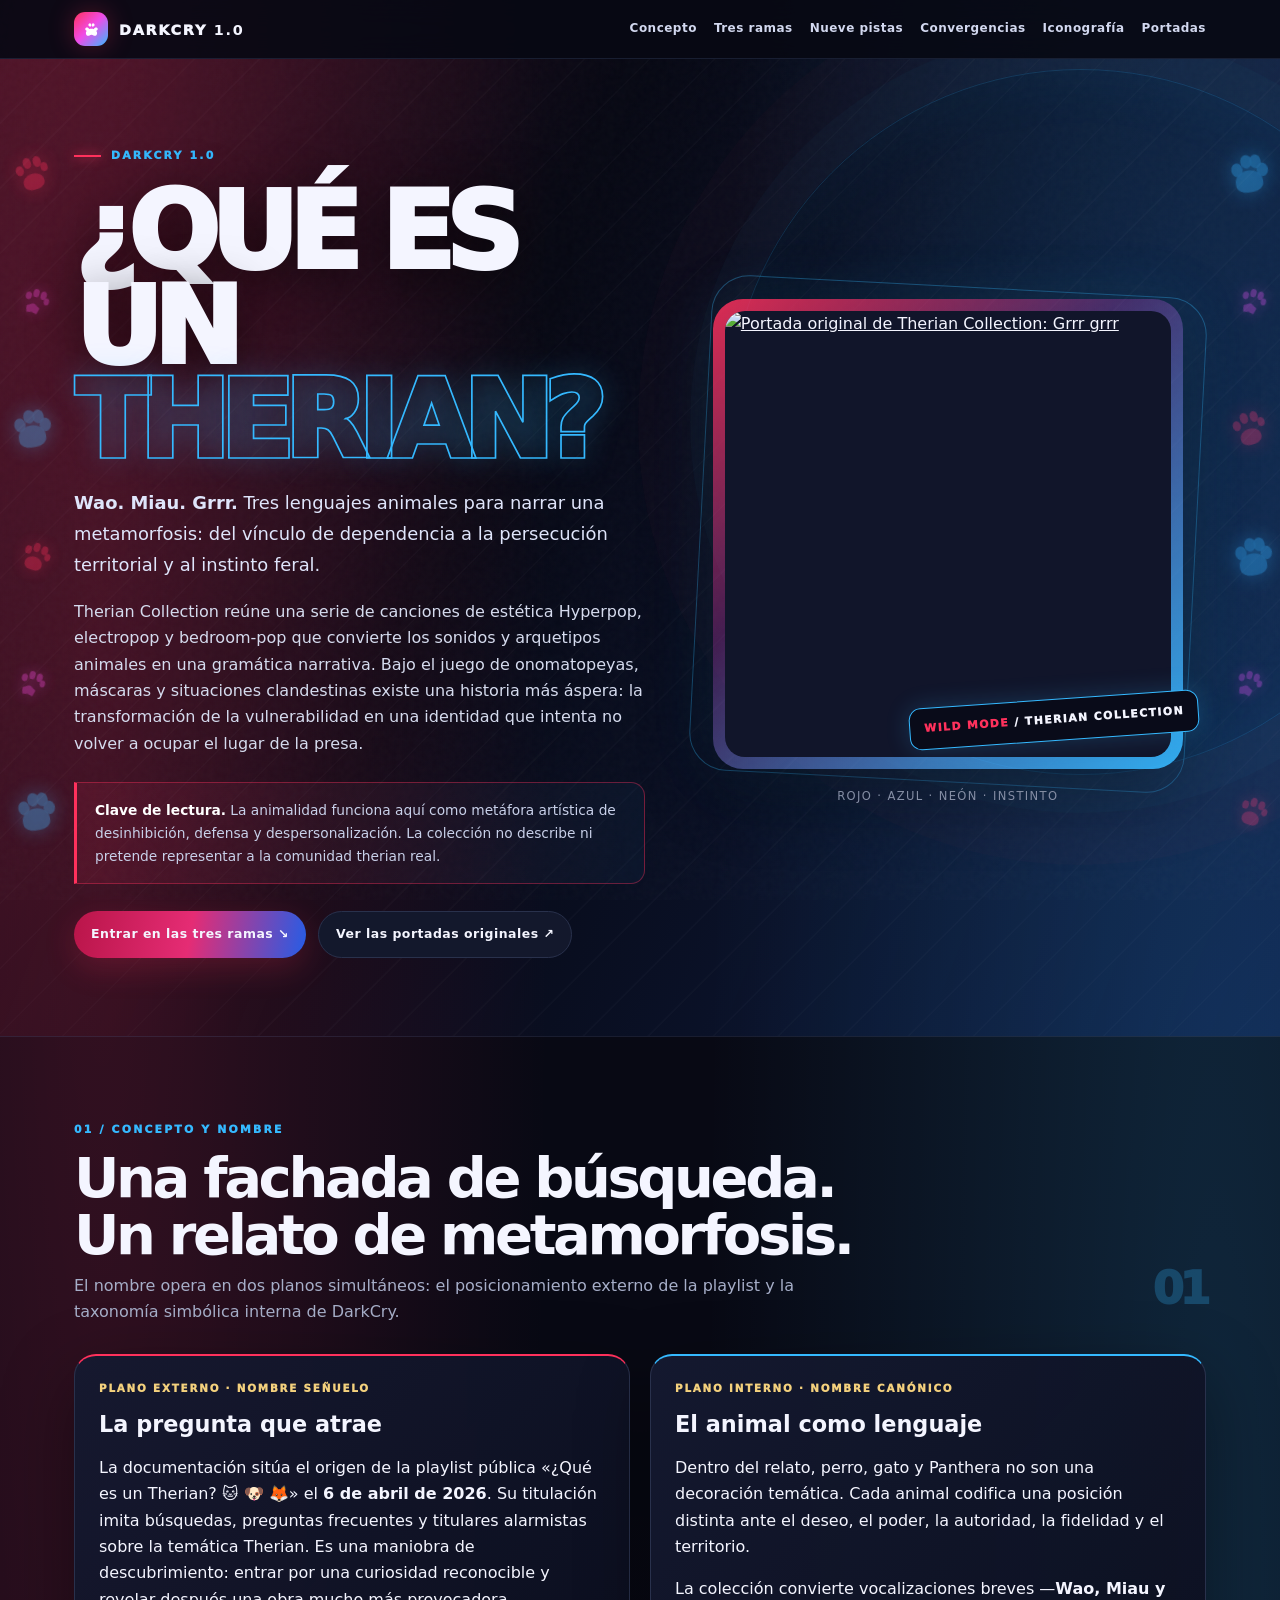
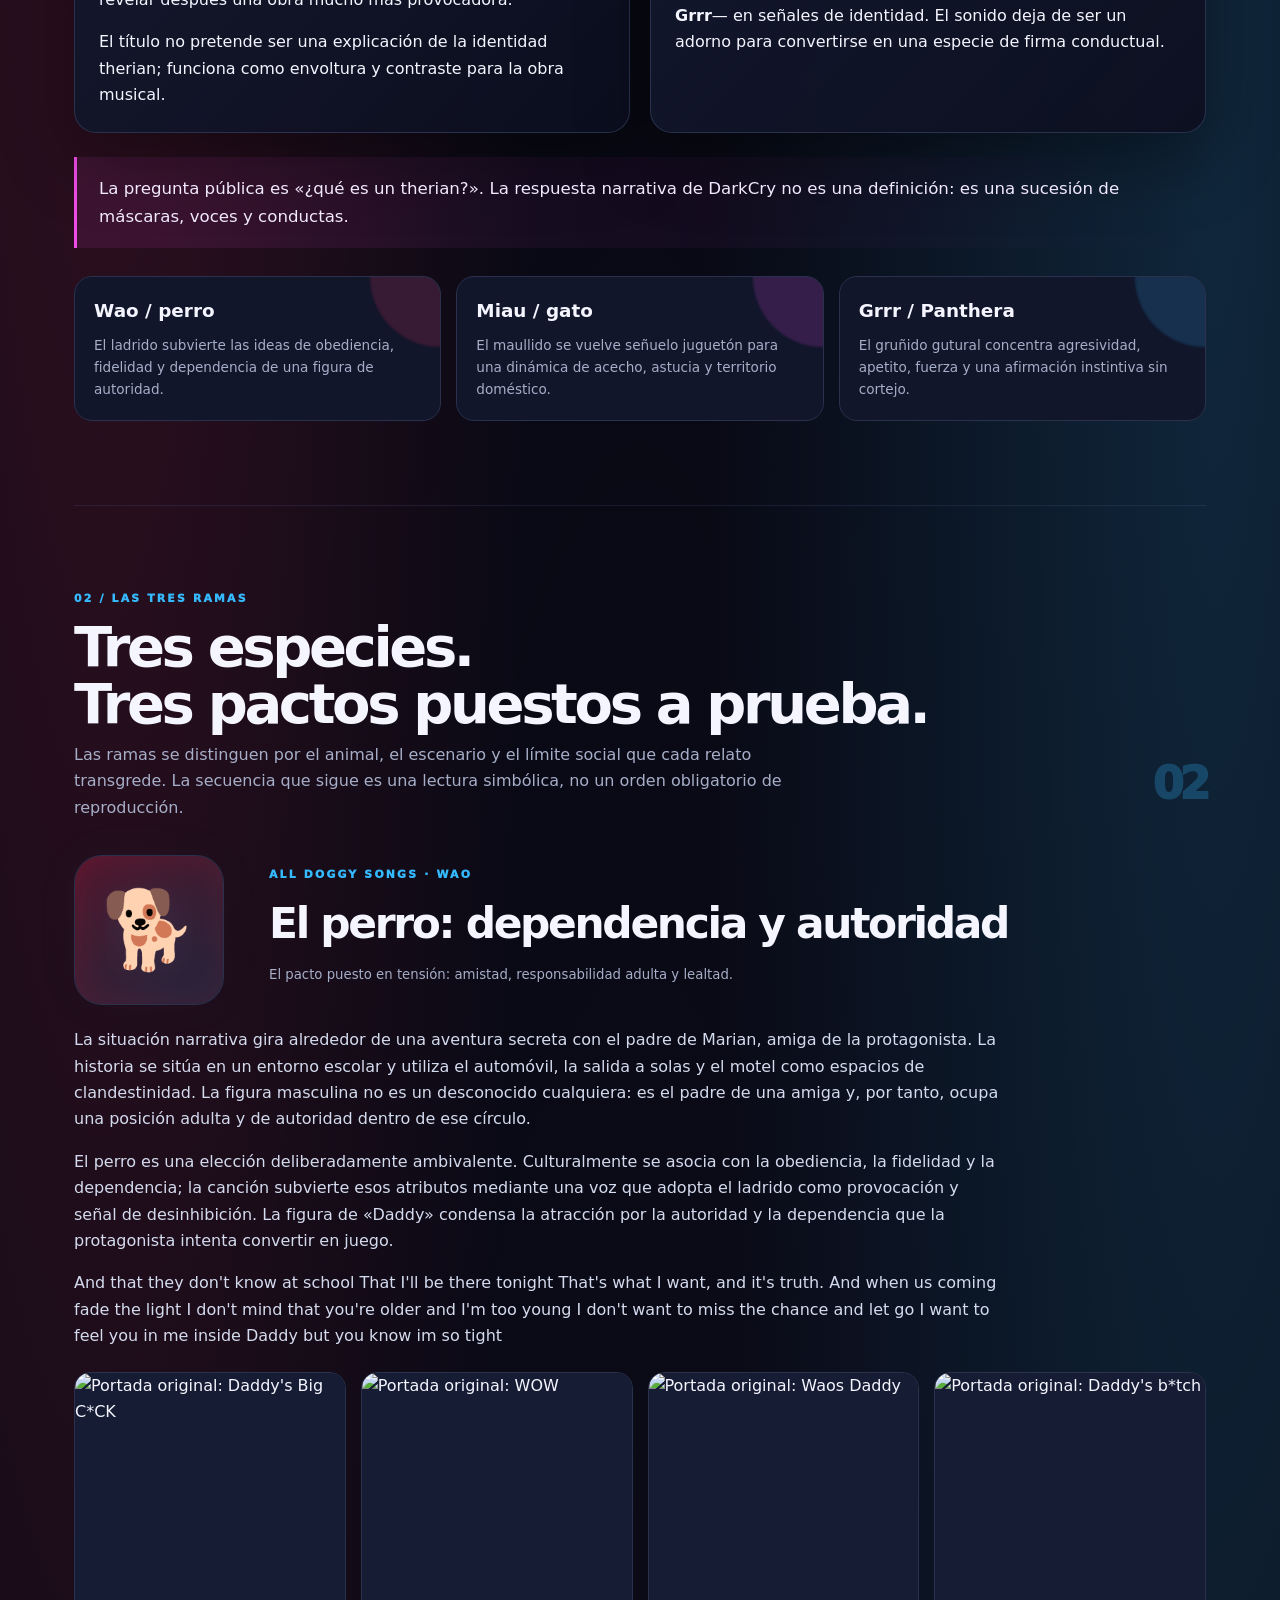
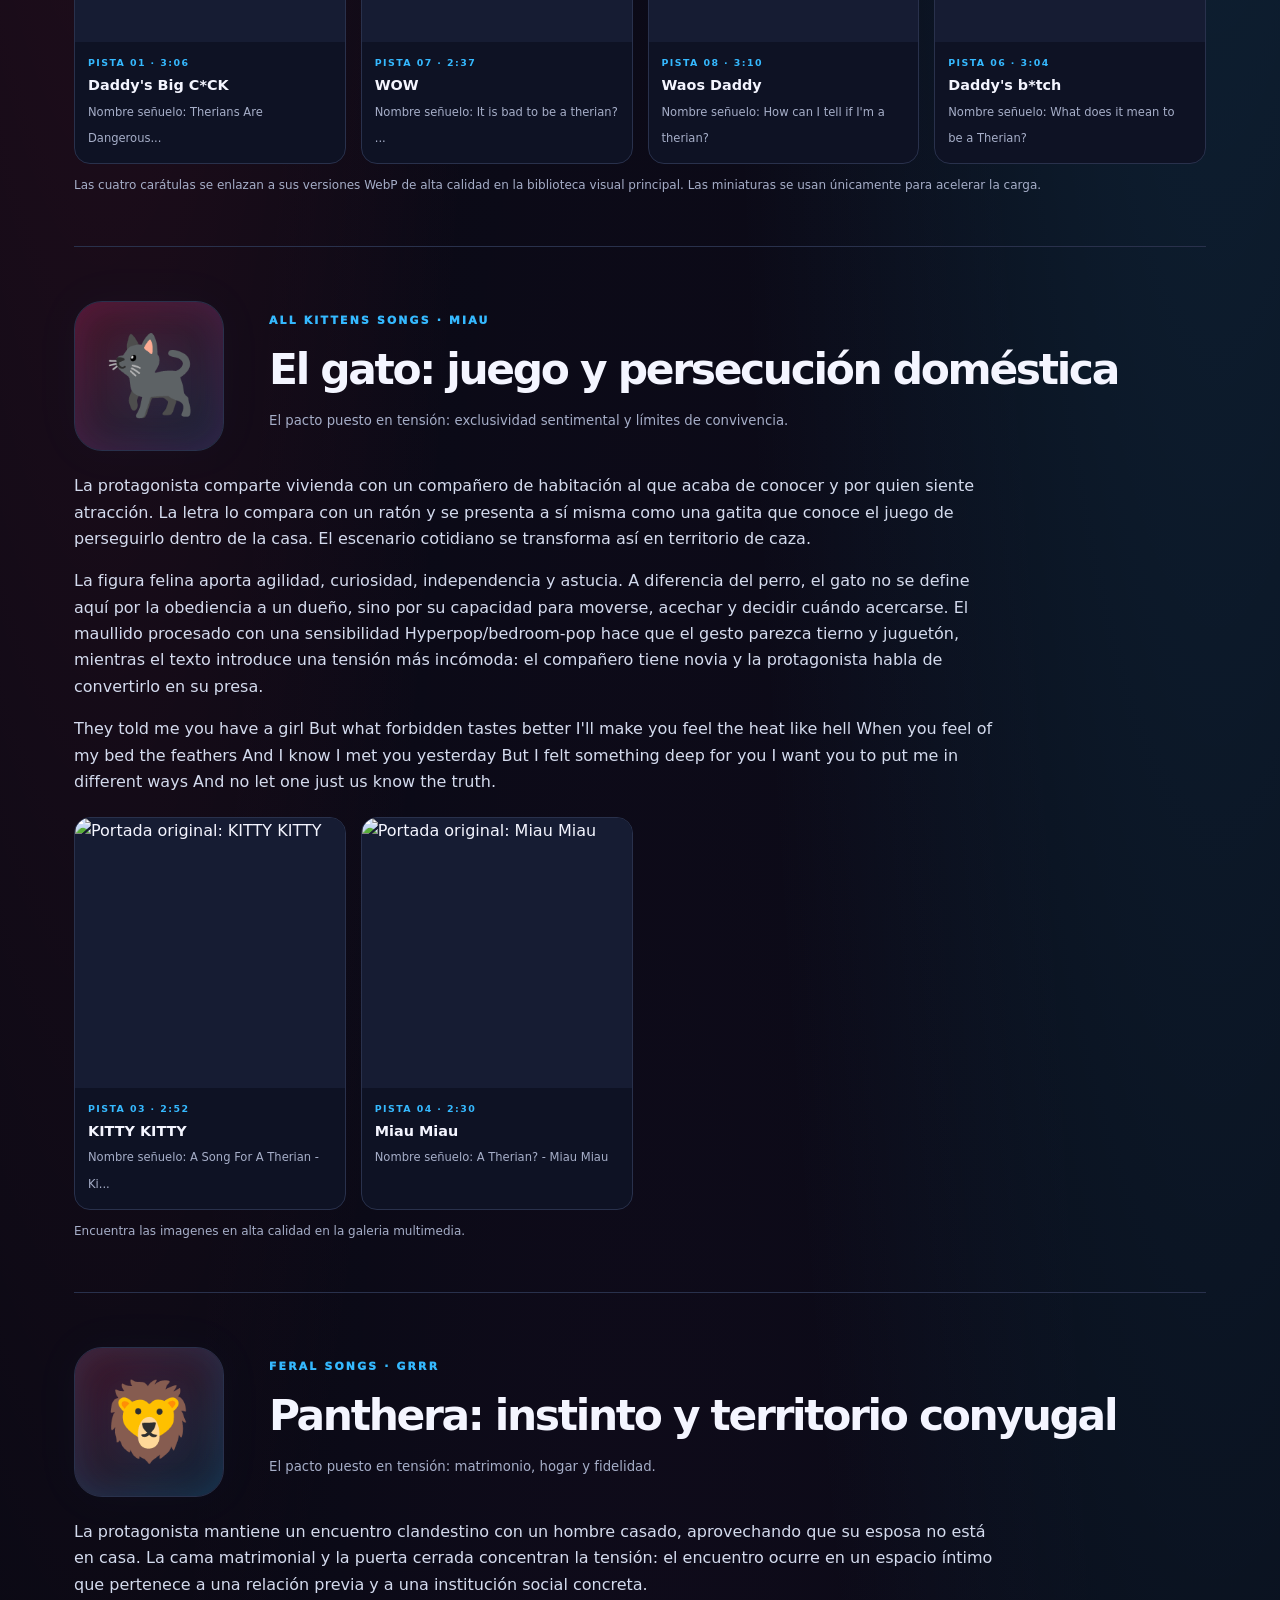
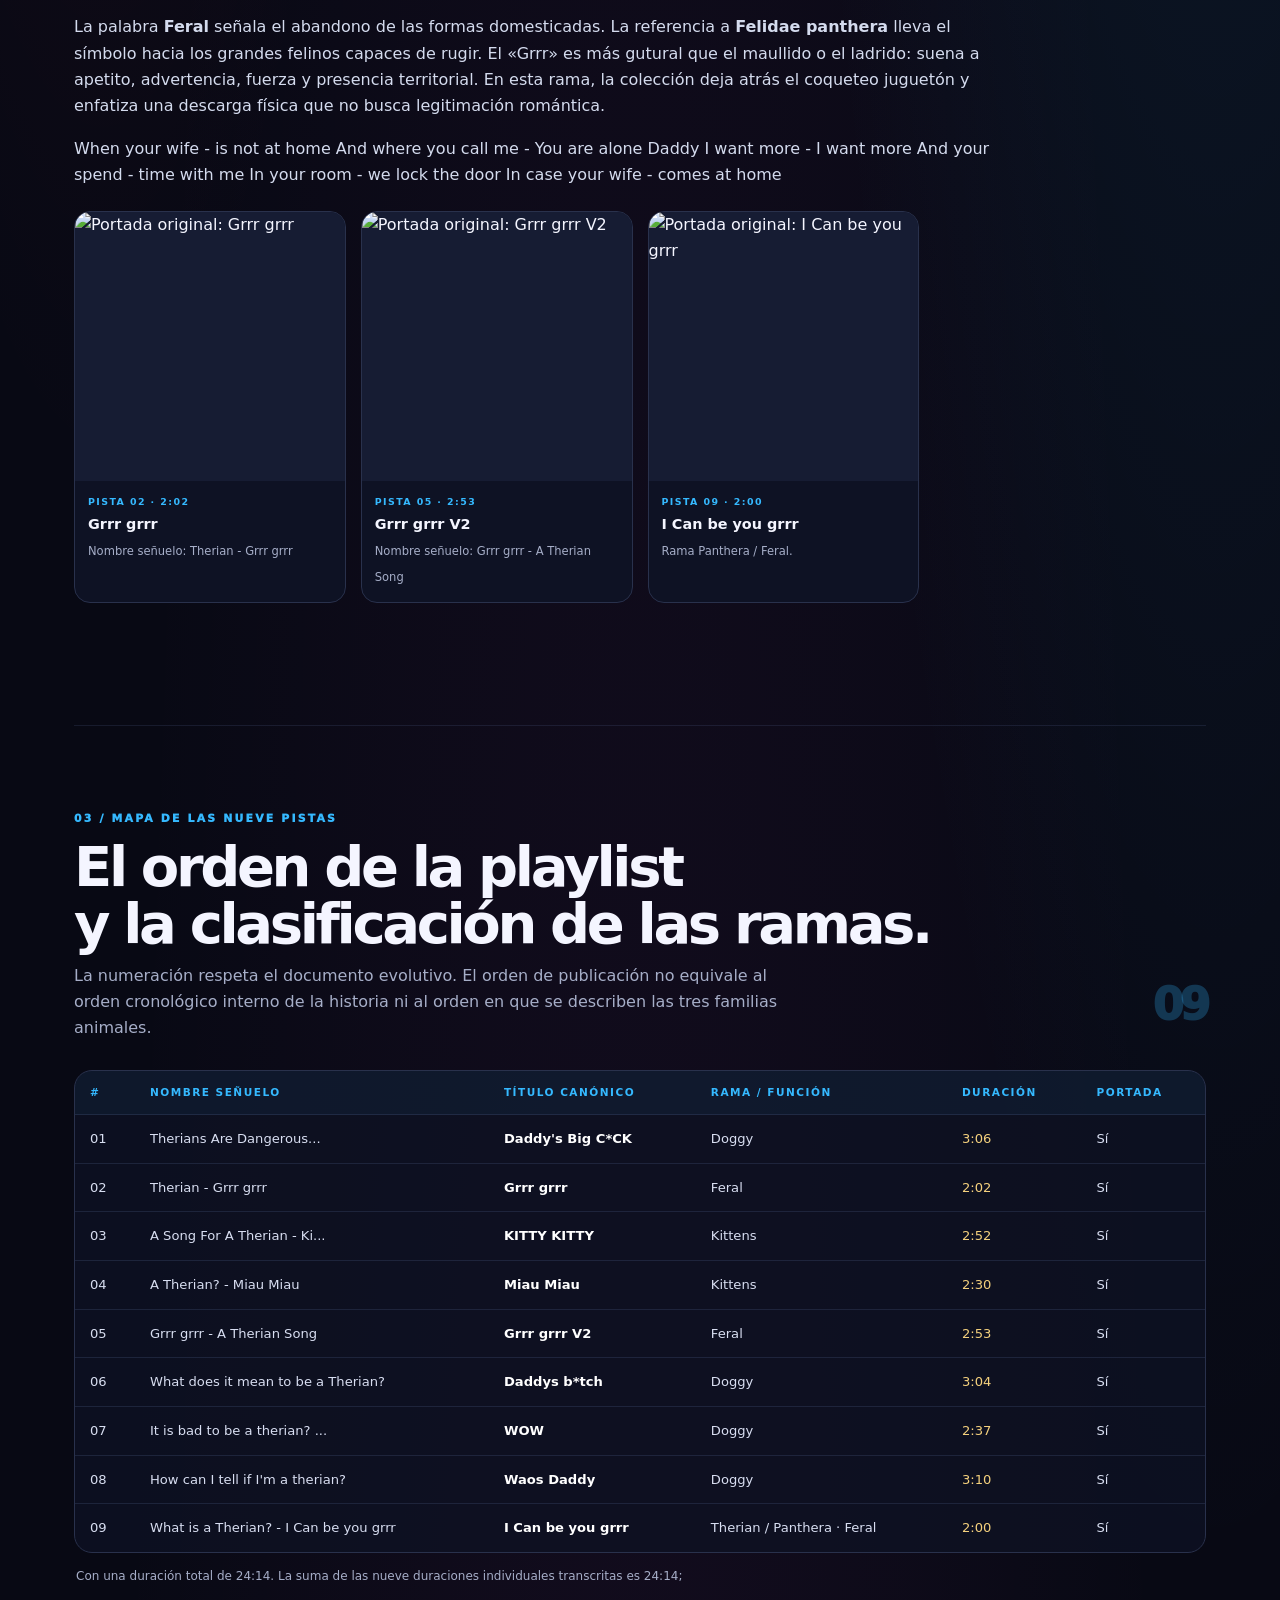
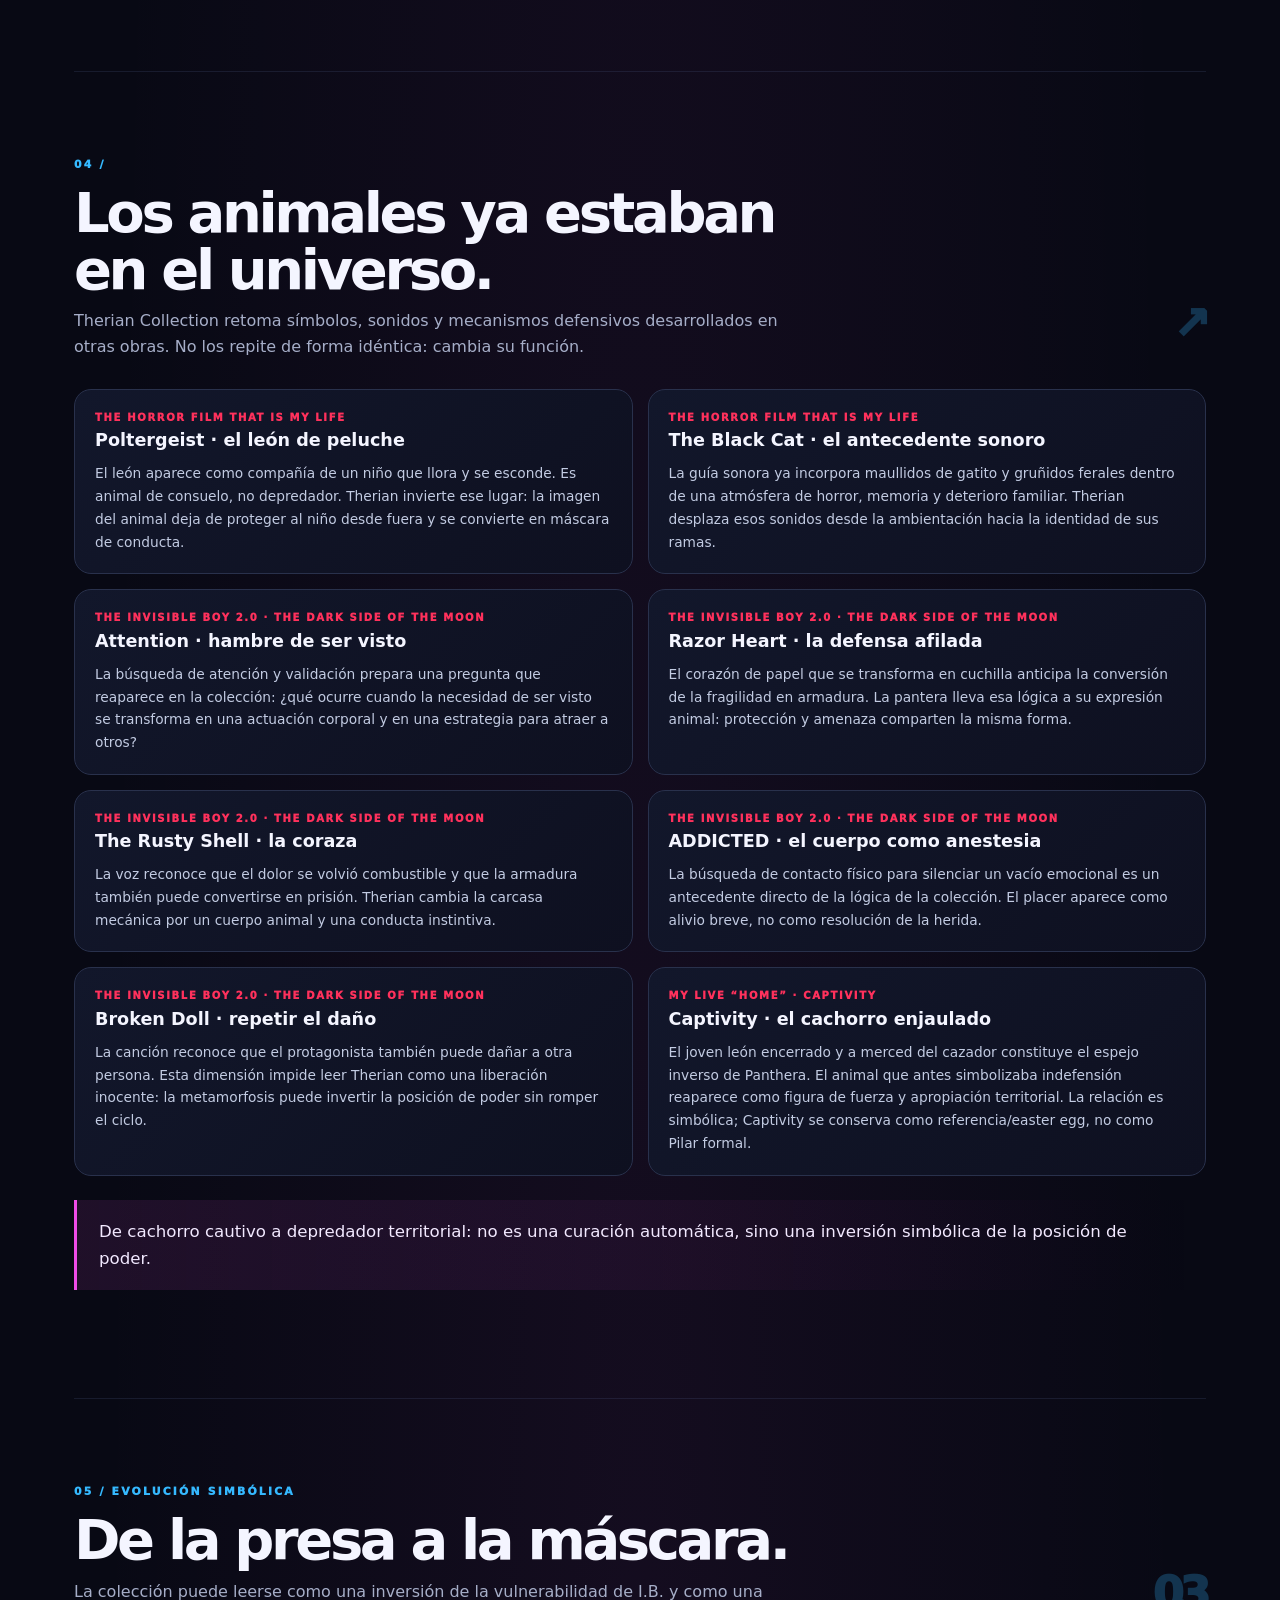
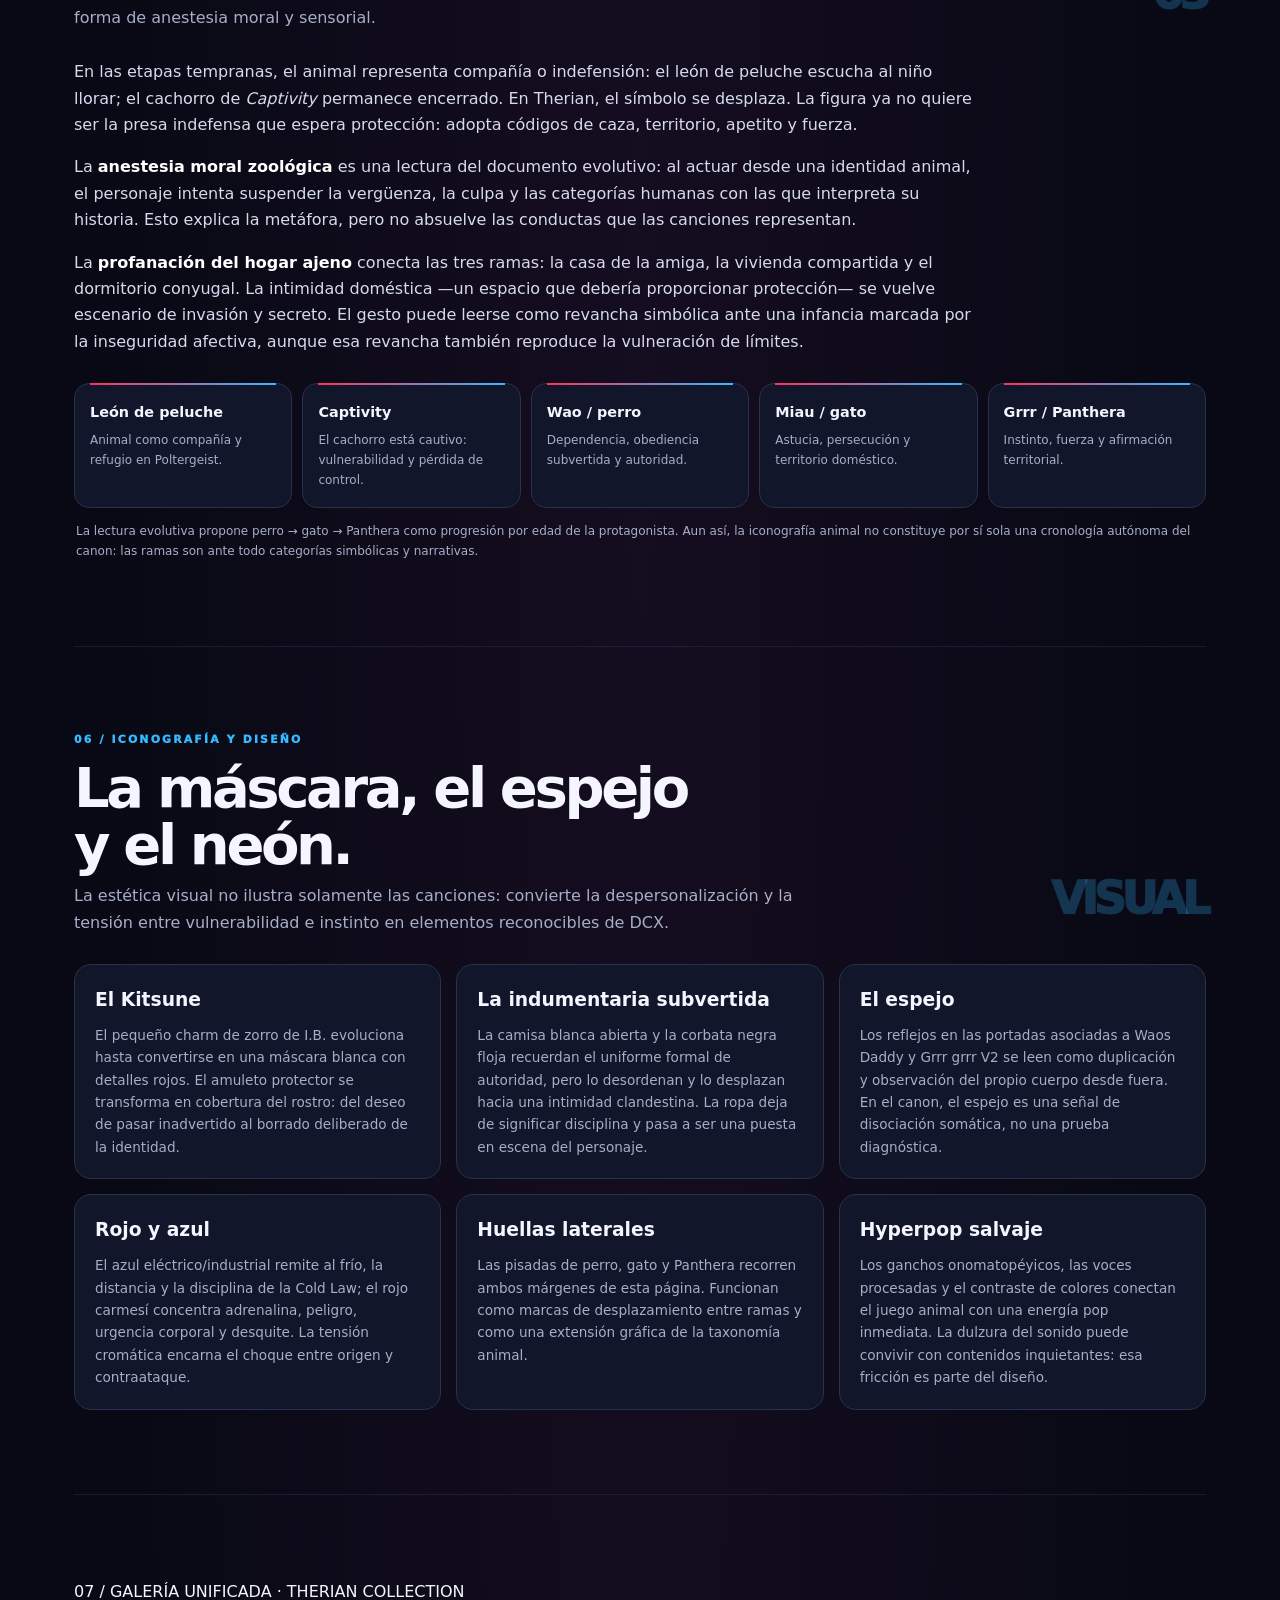
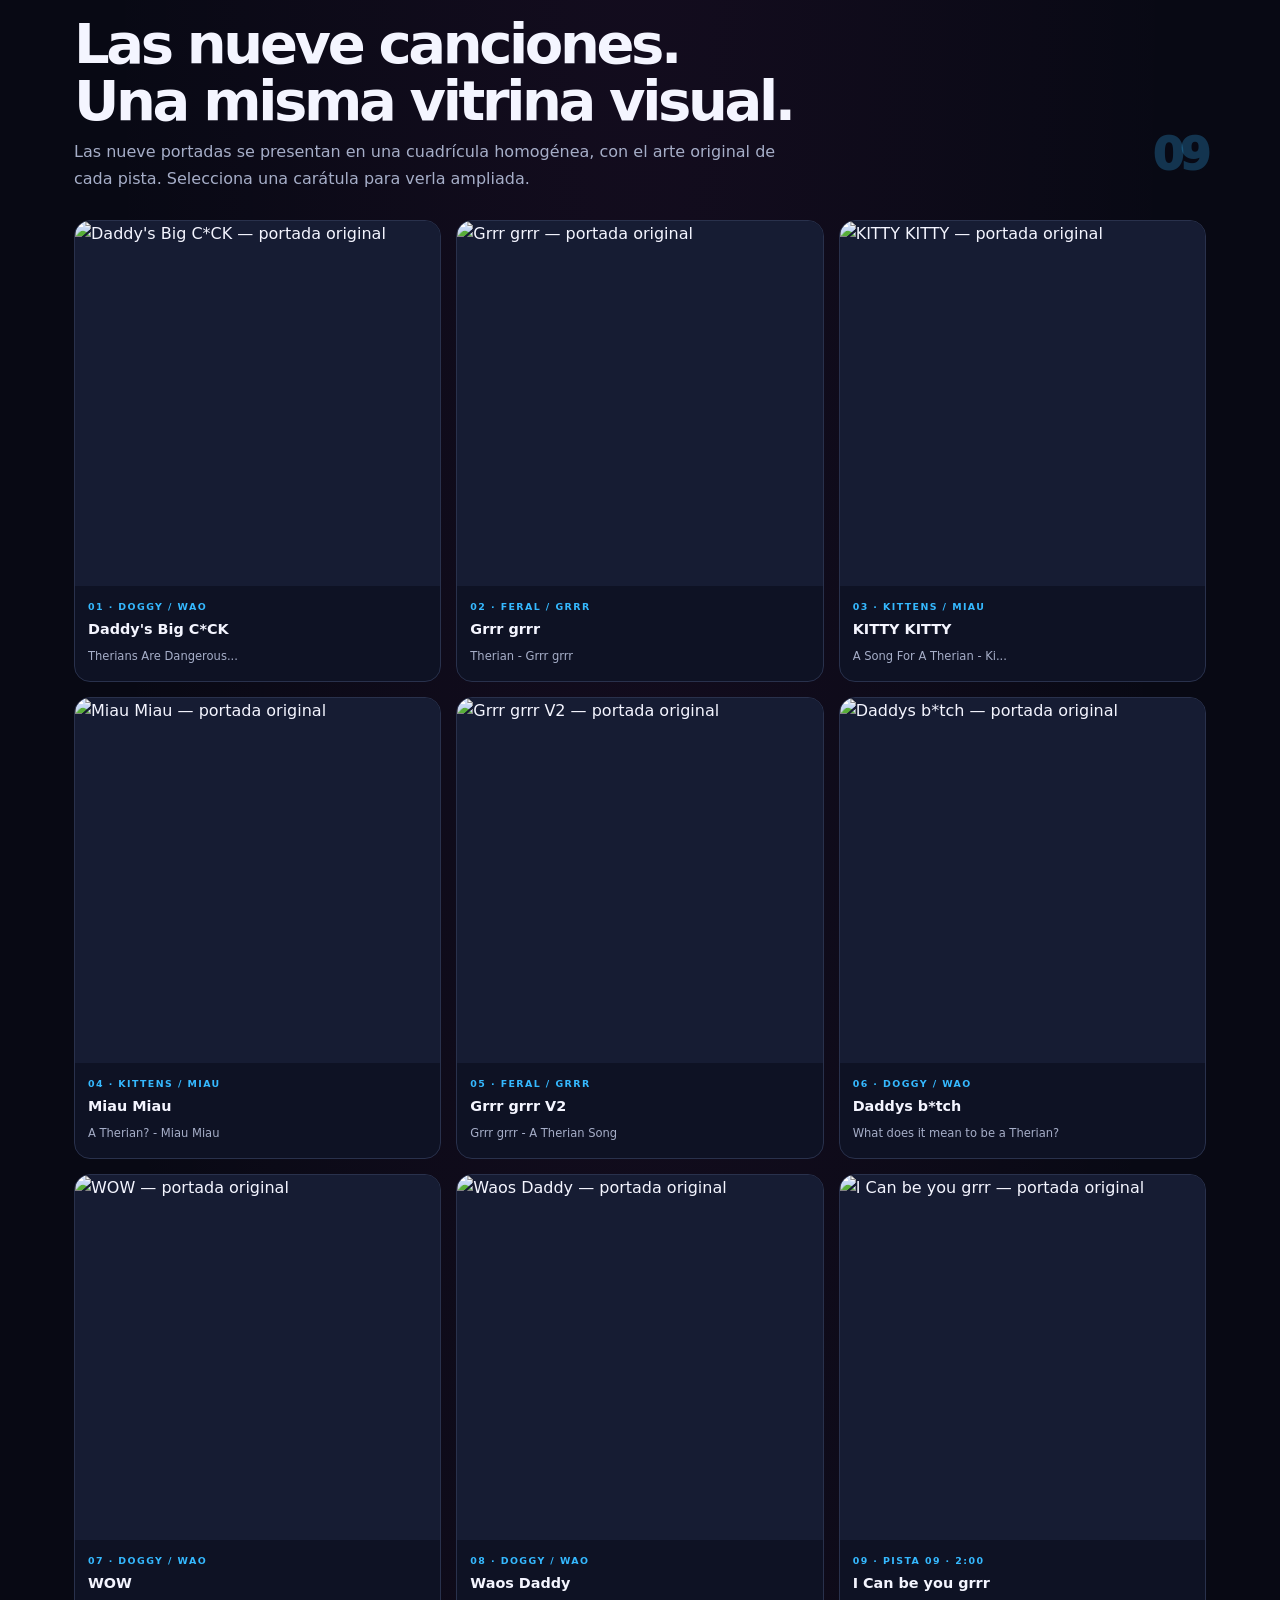
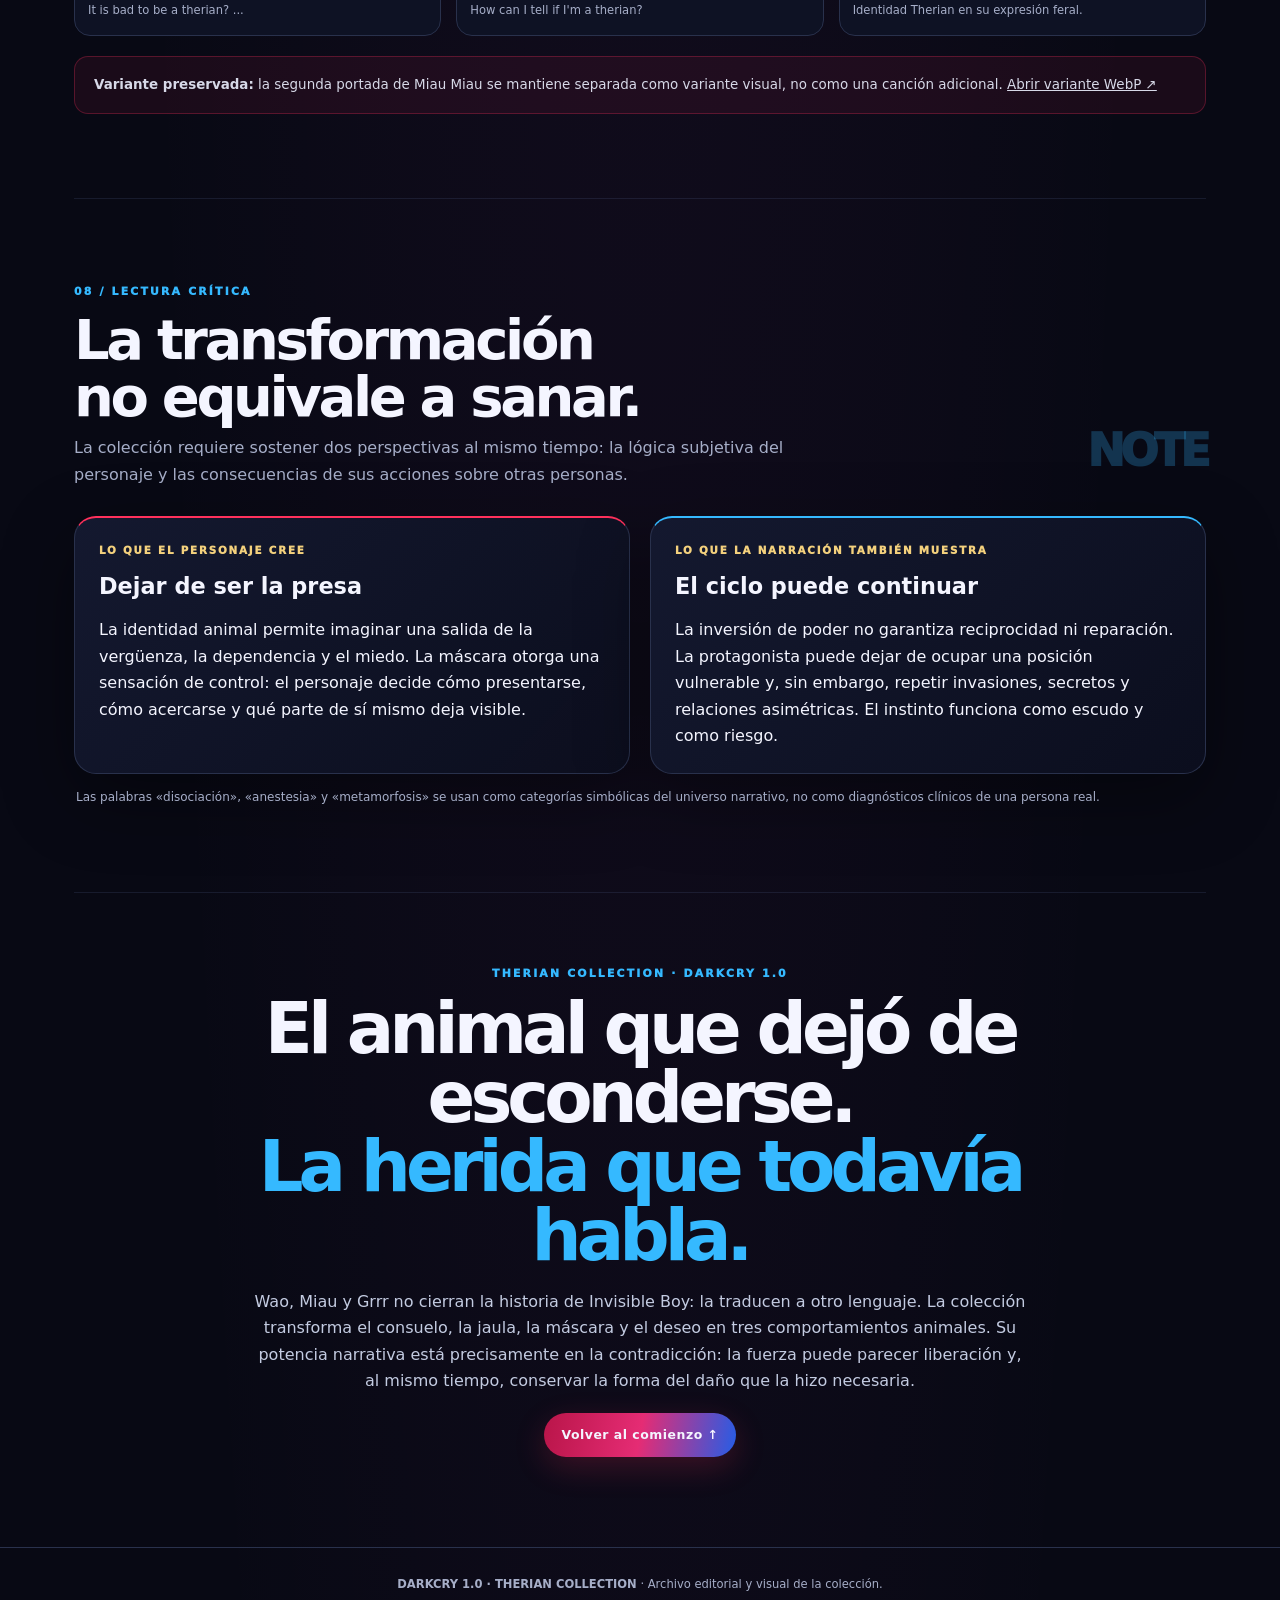
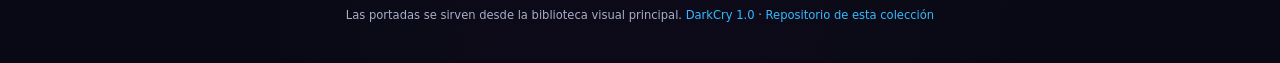
==== commit 67d05127: "Letras adaptadas.html" ====
--- a/index.html
+++ b/index.html
@@ -294,7 +294,15 @@
           <div class="branch-copy">
             <p>La situación narrativa gira alrededor de una aventura secreta con el padre de Marian, amiga de la protagonista. La historia se sitúa en un entorno escolar y utiliza el automóvil, la salida a solas y el motel como espacios de clandestinidad. La figura masculina no es un desconocido cualquiera: es el padre de una amiga y, por tanto, ocupa una posición adulta y de autoridad dentro de ese círculo.</p>
             <p>El perro es una elección deliberadamente ambivalente. Culturalmente se asocia con la obediencia, la fidelidad y la dependencia; la canción subvierte esos atributos mediante una voz que adopta el ladrido como provocación y señal de desinhibición. La figura de «Daddy» condensa la atracción por la autoridad y la dependencia que la protagonista intenta convertir en juego.</p>
-            <p>La transgresión no debe leerse como una relación equilibrada: el relato incluye una protagonista descrita como demasiado joven frente a un adulto con mayor poder y responsabilidad. La perspectiva juguetona de la voz no borra esa asimetría ni convierte la situación en un ideal romántico.</p>
+            <p>And that they don't know at school 
+                That I'll be there tonight
+                 That's what I want, and it's truth.
+                  And when us coming fade the light
+
+                       I don't mind that you're older and I'm too young
+                         I don't want to miss the chance and let go
+                           I want to feel you in me inside
+                             Daddy but you know im so tight</p>
           </div>
           <div class="cover-grid">
             <article class="cover-card"><a href="https://raw.githubusercontent.com/DarkCry10/darkcry10.github.io/main/assets/covers/01-webp-alta/49-p45-therian-collection-daddy-s-big-c-ck.webp" target="_blank" rel="noopener"><img loading="lazy" src="https://raw.githubusercontent.com/DarkCry10/darkcry10.github.io/main/assets/covers/02-miniaturas/49-p45-therian-collection-daddy-s-big-c-ck.webp" alt="Portada original: Daddy's Big C*CK"></a><div class="cover-meta"><small>PISTA 01 · 3:06</small><strong>Daddy's Big C*CK</strong><span>Nombre señuelo: Therians Are Dangerous...</span></div></article>
@@ -317,7 +325,15 @@
           <div class="branch-copy">
             <p>La protagonista comparte vivienda con un compañero de habitación al que acaba de conocer y por quien siente atracción. La letra lo compara con un ratón y se presenta a sí misma como una gatita que conoce el juego de perseguirlo dentro de la casa. El escenario cotidiano se transforma así en territorio de caza.</p>
             <p>La figura felina aporta agilidad, curiosidad, independencia y astucia. A diferencia del perro, el gato no se define aquí por la obediencia a un dueño, sino por su capacidad para moverse, acechar y decidir cuándo acercarse. El maullido procesado con una sensibilidad Hyperpop/bedroom-pop hace que el gesto parezca tierno y juguetón, mientras el texto introduce una tensión más incómoda: el compañero tiene novia y la protagonista habla de convertirlo en su presa.</p>
-            <p>La metáfora del juego no debe ocultar la cuestión del consentimiento. Cuando el relato sugiere que la otra persona será retenida aunque no quiera participar, la seducción deja de ser un intercambio inocente y roza la coerción. Esa contradicción es parte de la lectura crítica de la canción.</p>
+            <p>They told me you have a girl 
+                But what forbidden tastes better
+                 I'll make you feel the heat like hell 
+                  When you feel of my bed the feathers 
+
+                    And I know I met you yesterday 
+                     But I felt something deep for you 
+                      I want you to put me in different ways
+                       And no let one just us know the truth.</p>
           </div>
           <div class="cover-grid">
             <article class="cover-card"><a href="https://raw.githubusercontent.com/DarkCry10/darkcry10.github.io/main/assets/covers/01-webp-alta/51-p46-therian-collection-kitty-kitty.webp" target="_blank" rel="noopener"><img loading="lazy" src="https://raw.githubusercontent.com/DarkCry10/darkcry10.github.io/main/assets/covers/02-miniaturas/51-p46-therian-collection-kitty-kitty.webp" alt="Portada original: KITTY KITTY"></a><div class="cover-meta"><small>PISTA 03 · 2:52</small><strong>KITTY KITTY</strong><span>Nombre señuelo: A Song For A Therian - Ki...</span></div></article>
@@ -338,7 +354,13 @@
           <div class="branch-copy">
             <p>La protagonista mantiene un encuentro clandestino con un hombre casado, aprovechando que su esposa no está en casa. La cama matrimonial y la puerta cerrada concentran la tensión: el encuentro ocurre en un espacio íntimo que pertenece a una relación previa y a una institución social concreta.</p>
             <p>La palabra <strong>Feral</strong> señala el abandono de las formas domesticadas. La referencia a <strong>Felidae panthera</strong> lleva el símbolo hacia los grandes felinos capaces de rugir. El «Grrr» es más gutural que el maullido o el ladrido: suena a apetito, advertencia, fuerza y presencia territorial. En esta rama, la colección deja atrás el coqueteo juguetón y enfatiza una descarga física que no busca legitimación romántica.</p>
-            <p>La transgresión no equivale a una victoria moral. La esposa ausente, el secreto y la invasión simbólica del lecho conyugal construyen el conflicto; la lectura feral muestra cómo el personaje transforma la clandestinidad en afirmación de poder.</p>
+            <p>When your wife - is not at home
+                And where you call me - You are alone 
+
+                 Daddy I want more - I want more 
+                  And your spend - time with me 
+                   In your room - we lock the door
+                    In case your wife - comes at home </p>
           </div>
           <div class="cover-grid">
             <article class="cover-card"><a href="https://raw.githubusercontent.com/DarkCry10/darkcry10.github.io/main/assets/covers/01-webp-alta/52-p47-therian-collection-grrr-grrr.webp" target="_blank" rel="noopener"><img loading="lazy" src="https://raw.githubusercontent.com/DarkCry10/darkcry10.github.io/main/assets/covers/02-miniaturas/52-p47-therian-collection-grrr-grrr.webp" alt="Portada original: Grrr grrr"></a><div class="cover-meta"><small>PISTA 02 · 2:02</small><strong>Grrr grrr</strong><span>Nombre señuelo: Therian - Grrr grrr</span></div></article>
